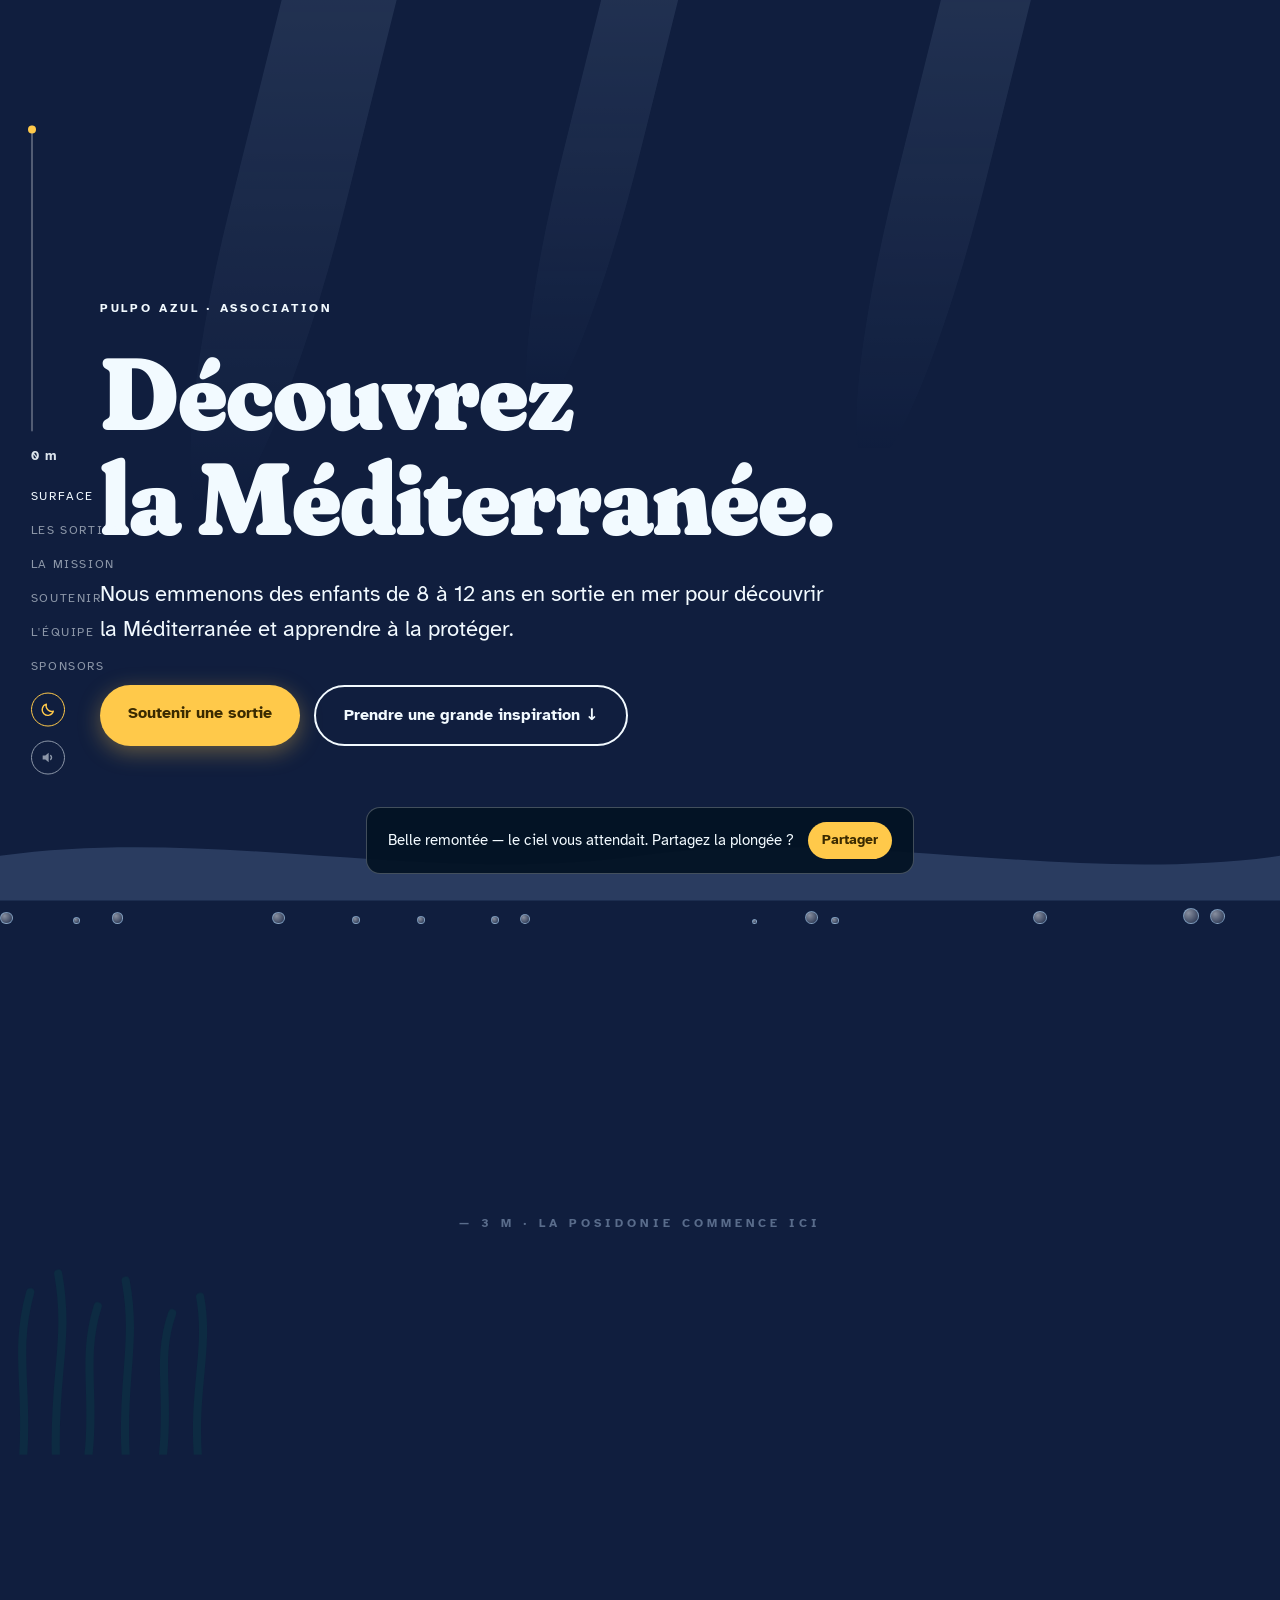
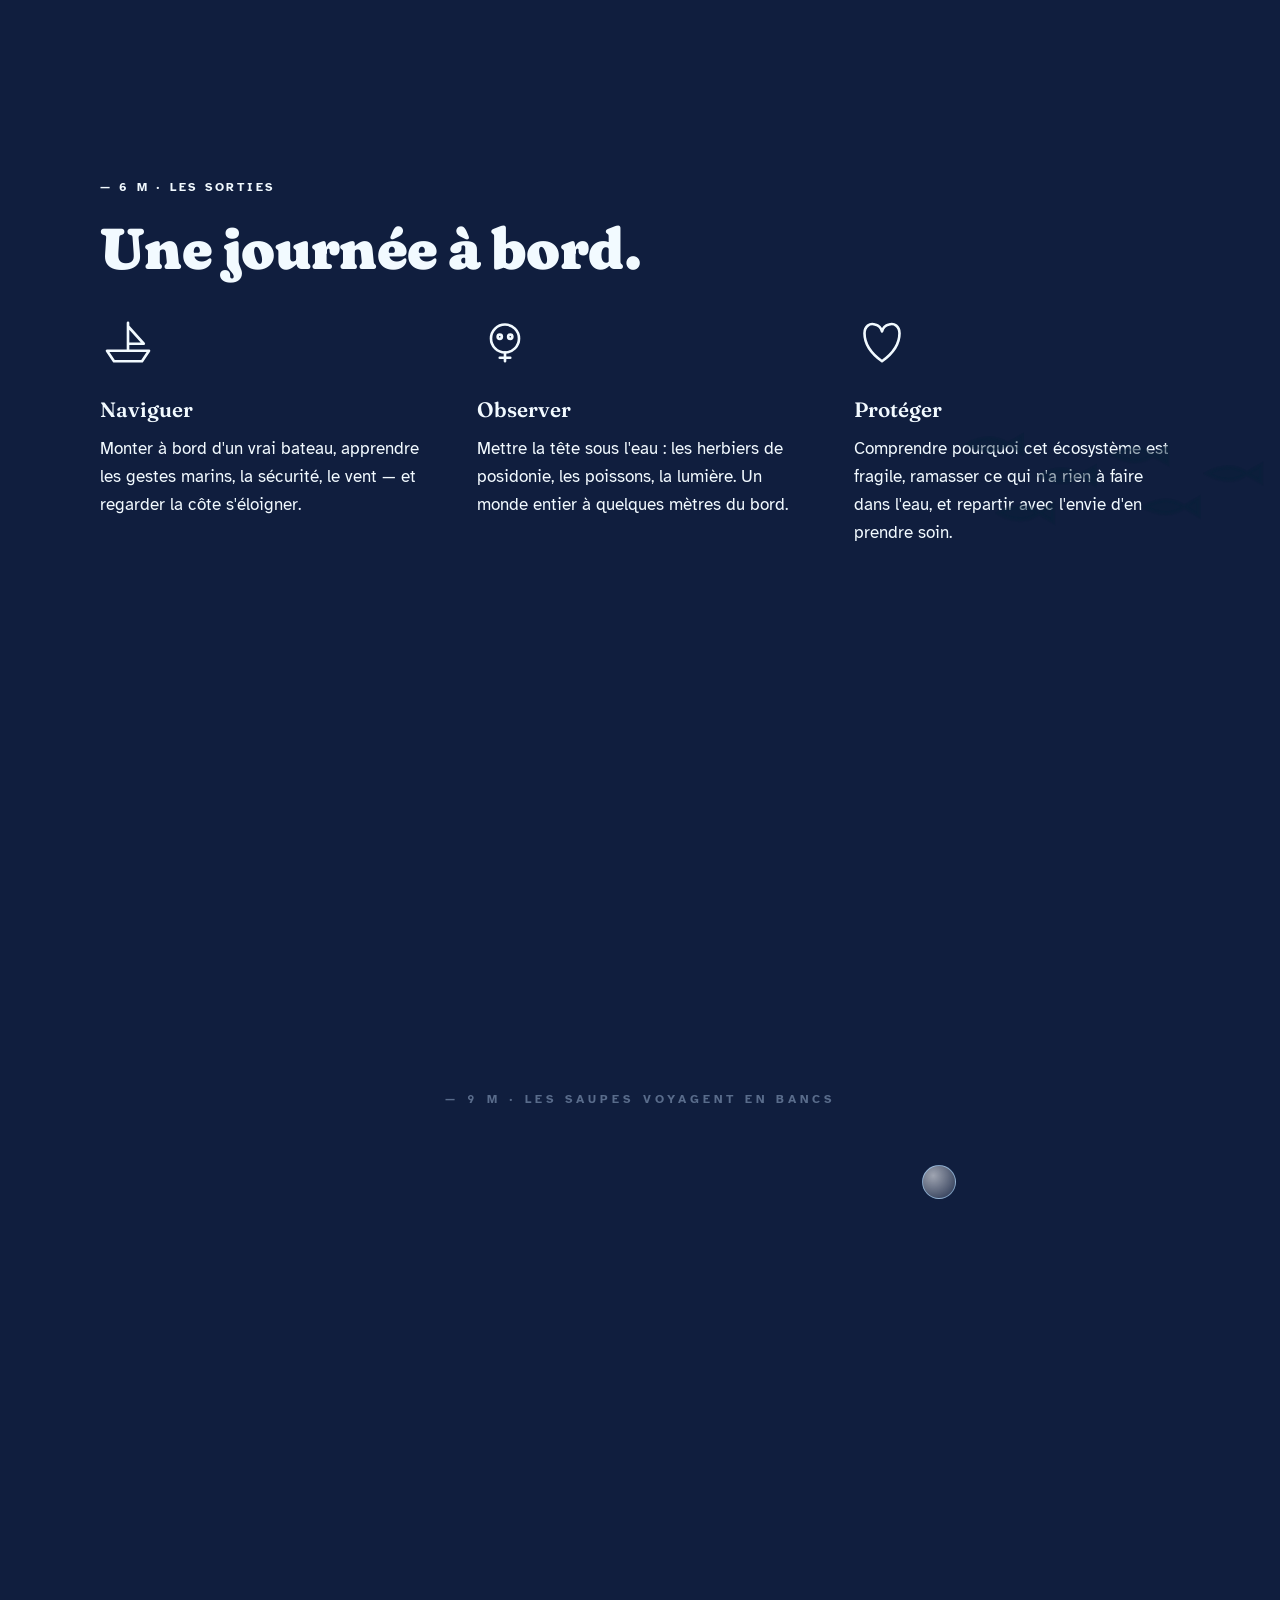
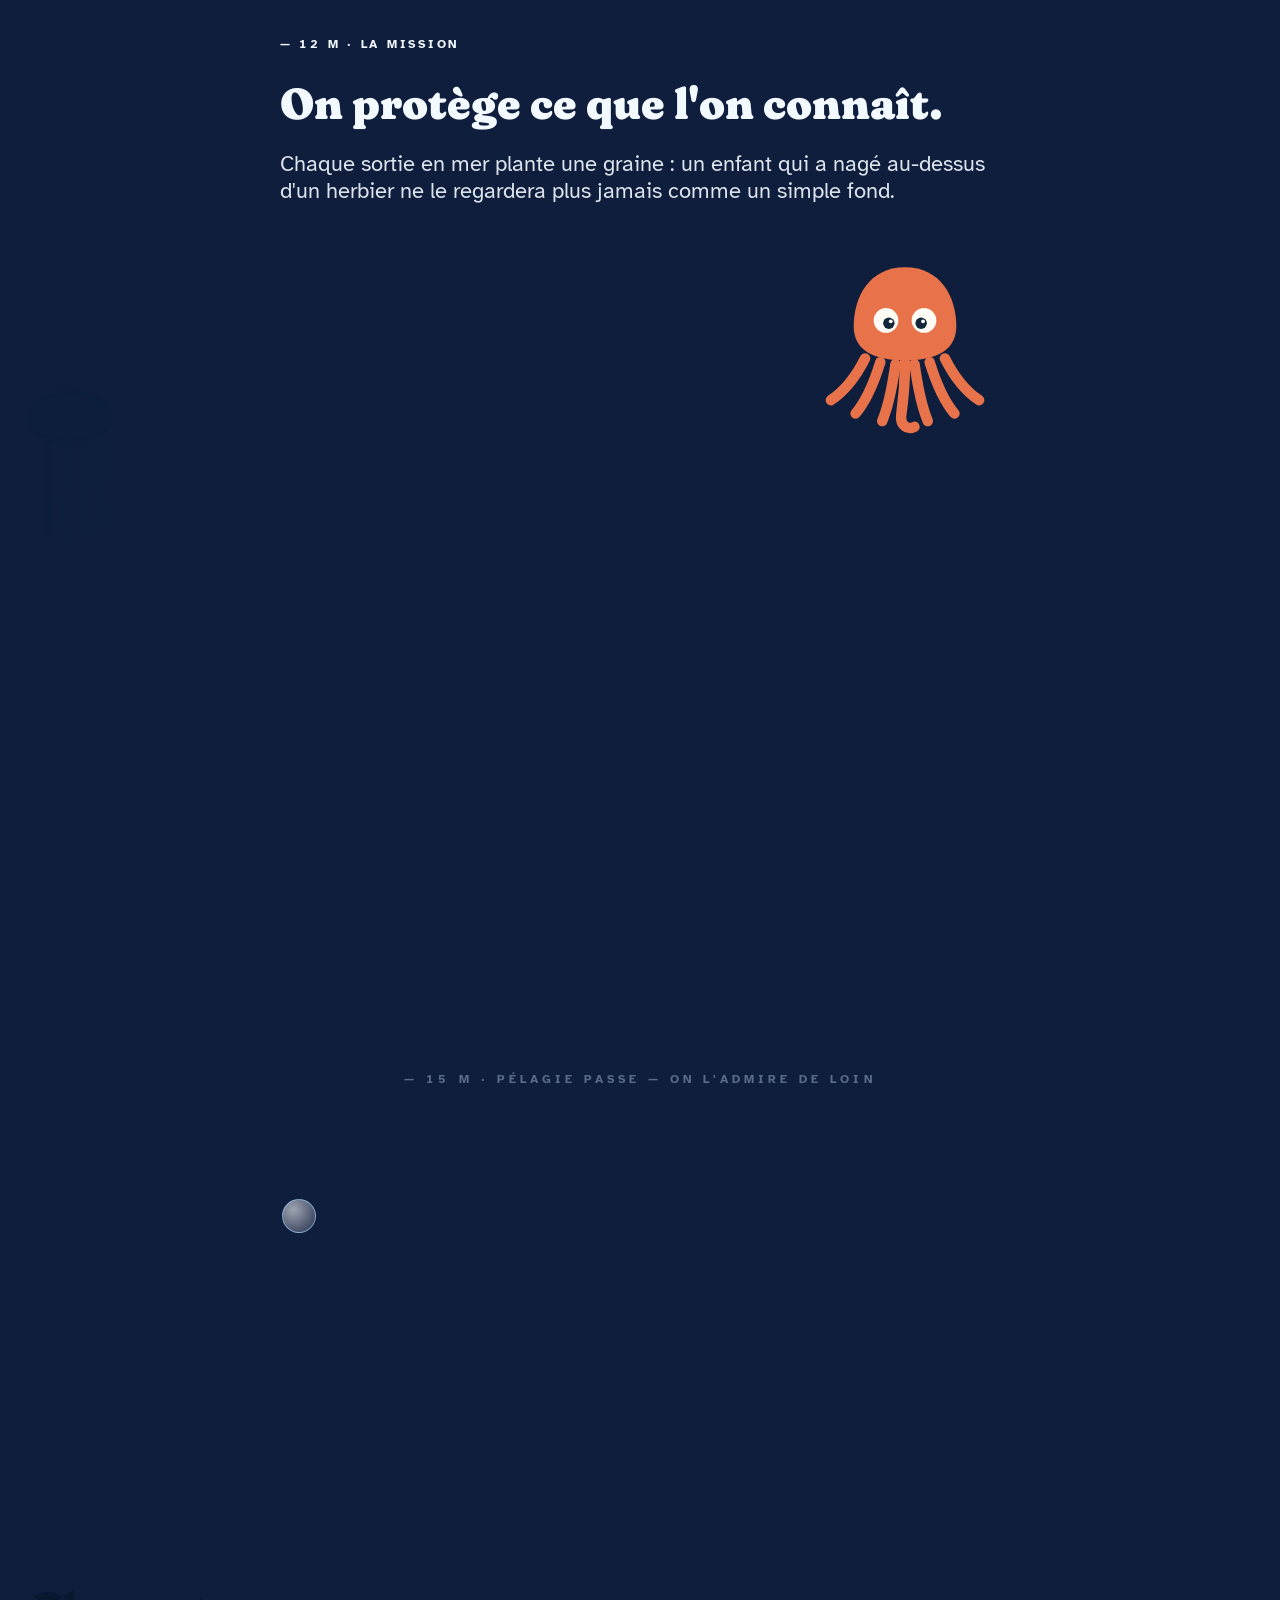
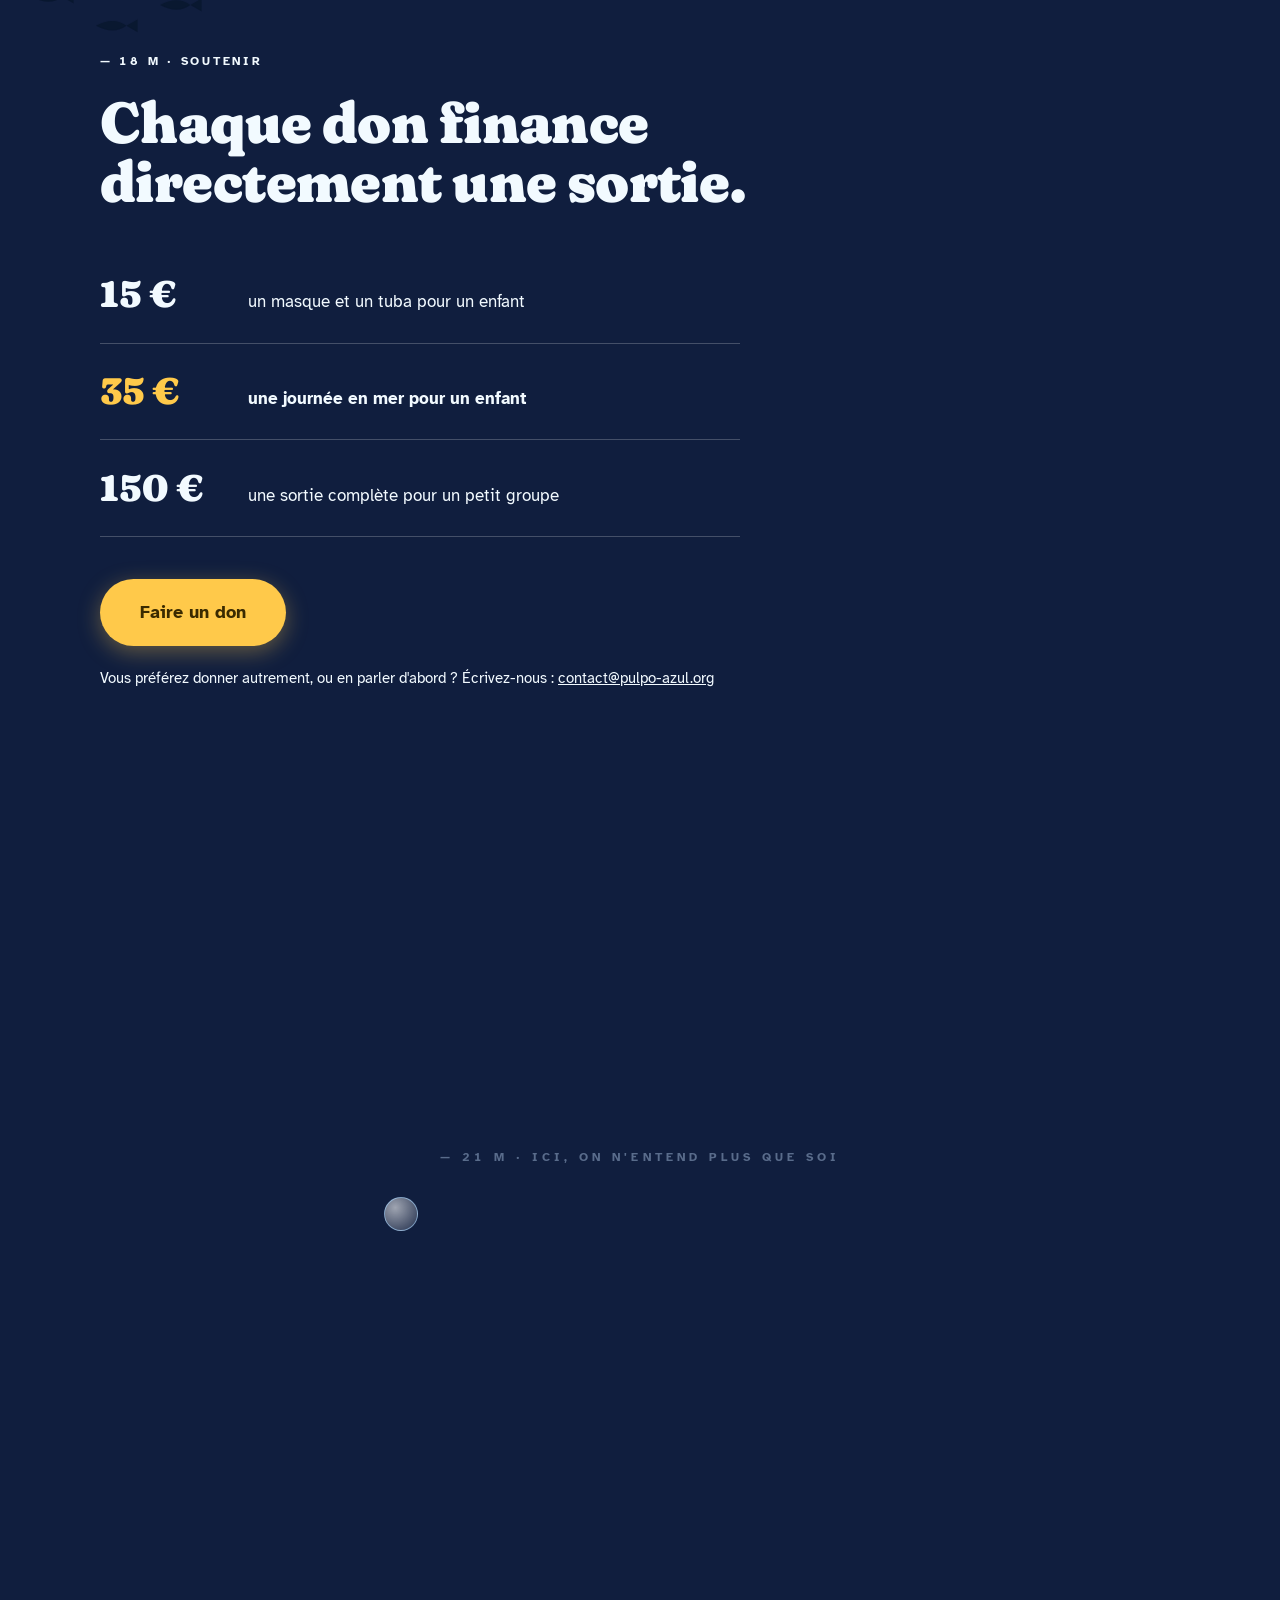
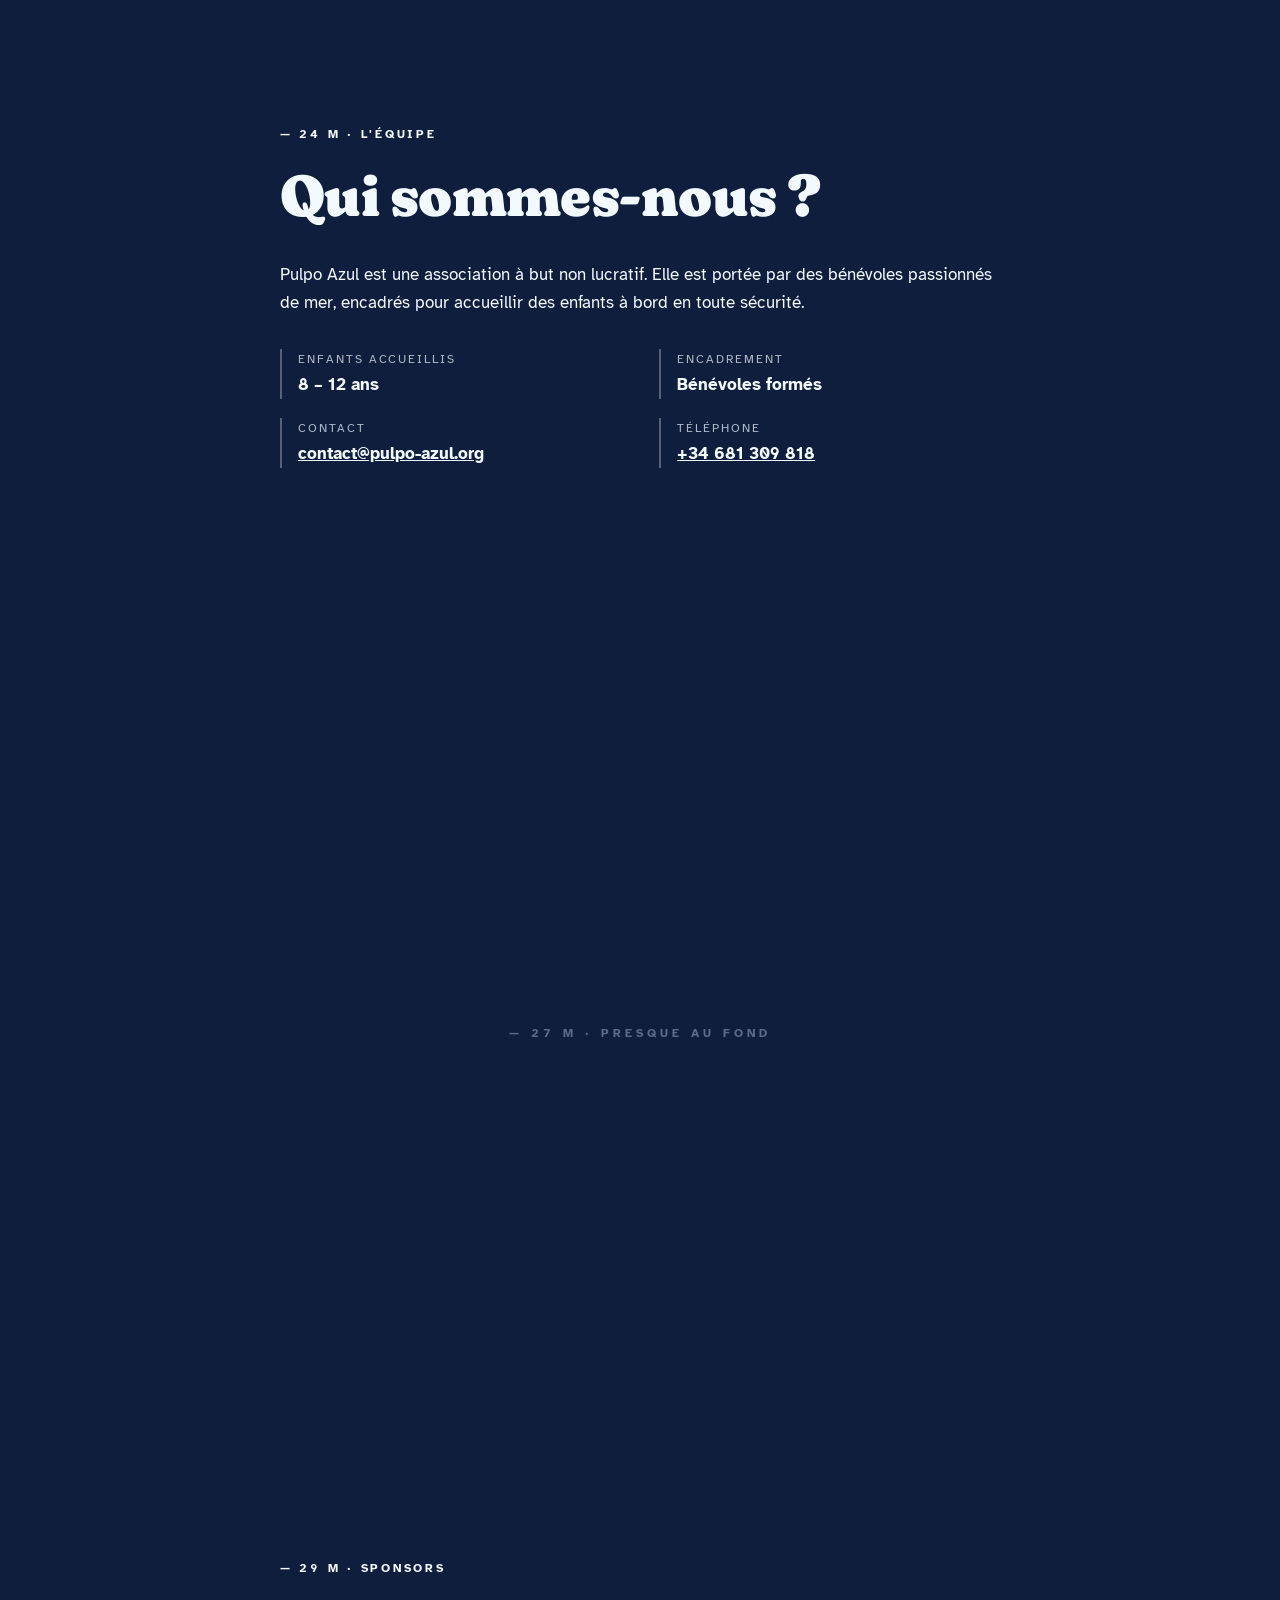
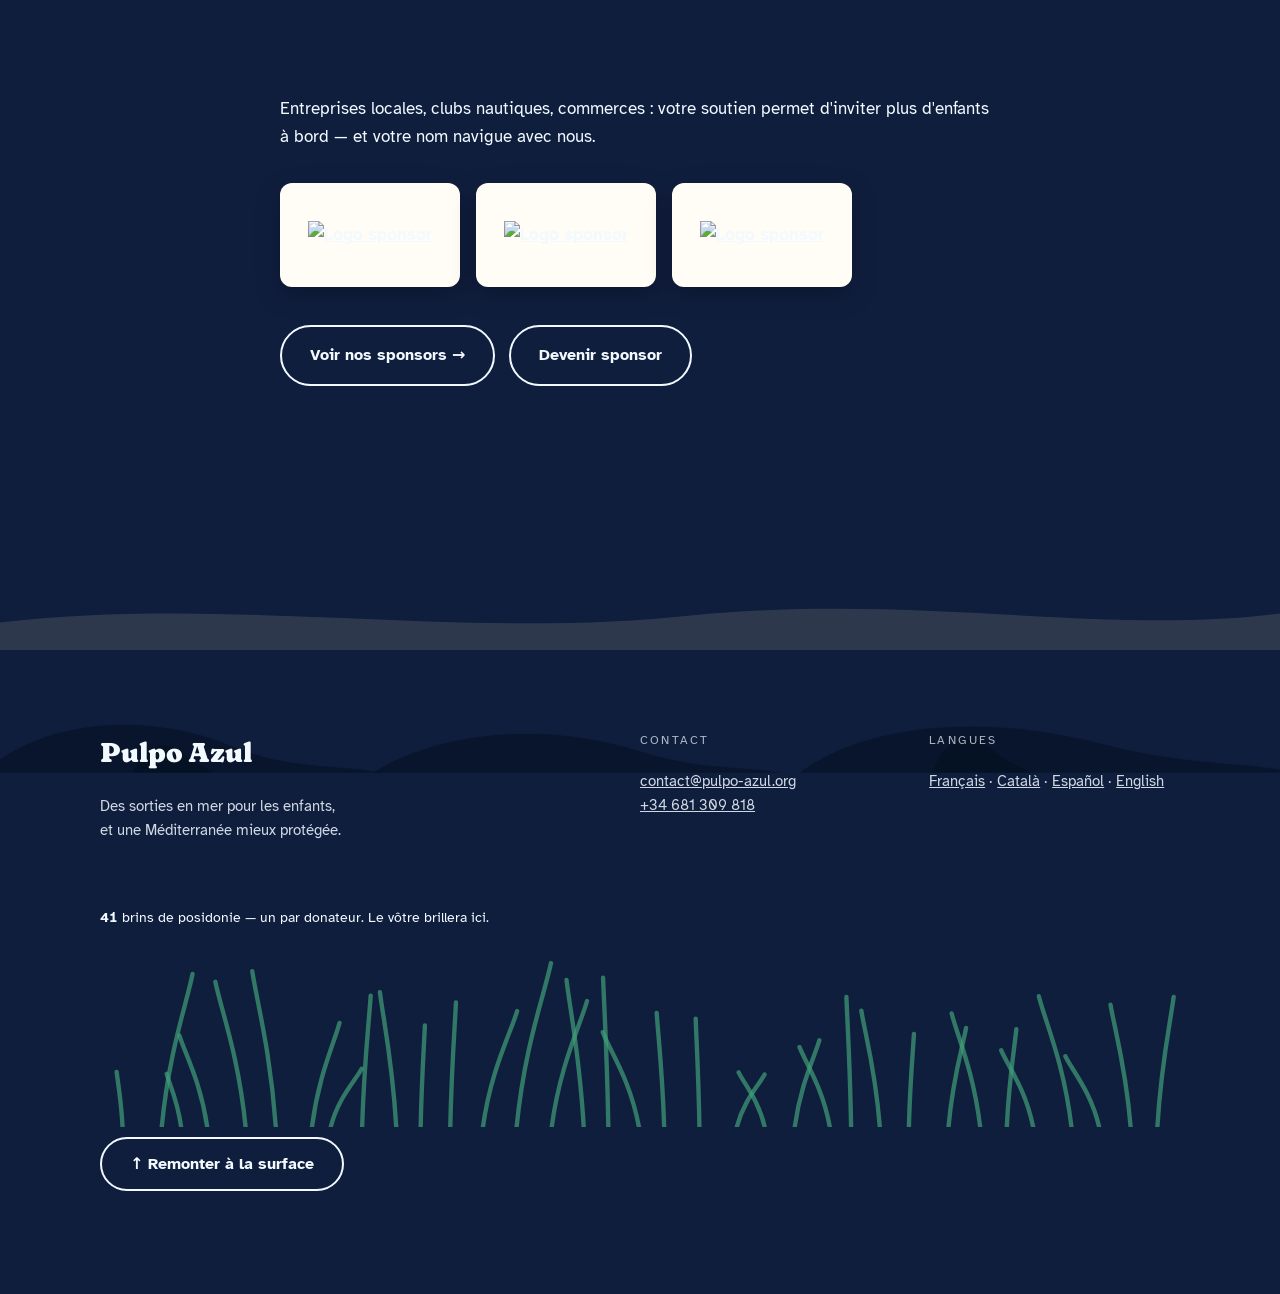
==== index.html @ ae9e46e8 "Prepare Pulpo Azul static site for deployment" ====
<!DOCTYPE html>
<html lang="fr">
<head>
<meta charset="UTF-8">
<meta name="viewport" content="width=device-width, initial-scale=1.0">
<title>Pulpo Azul — Des sorties en mer pour les enfants</title>
<meta name="description" content="Pulpo Azul emmène des enfants de 8 à 12 ans en sortie en mer pour découvrir la Méditerranée et apprendre à la protéger. Soutenez une sortie.">

<!-- social sharing -->
<meta property="og:type" content="website">
<meta property="og:title" content="Pulpo Azul — Des sorties en mer pour les enfants">
<meta property="og:description" content="Chaque don finance directement une journée en mer pour un enfant. Plongez.">
<meta name="twitter:card" content="summary_large_image">
<meta name="theme-color" content="#0E3D66">

<link rel="icon" href="data:image/svg+xml,%3Csvg xmlns='http://www.w3.org/2000/svg' viewBox='0 0 64 64'%3E%3Cpath d='M32 6C18 6 12 20 12 32c0 8 6 12 20 12s20-4 20-12C52 20 46 6 32 6Z' fill='%23E8734A'/%3E%3Ccircle cx='25' cy='28' r='5' fill='white'/%3E%3Ccircle cx='39' cy='28' r='5' fill='white'/%3E%3Ccircle cx='26' cy='29' r='2.4' fill='%2312283A'/%3E%3Ccircle cx='38' cy='29' r='2.4' fill='%2312283A'/%3E%3Cg stroke='%23E8734A' stroke-width='4.5' stroke-linecap='round' fill='none'%3E%3Cpath d='M18 44c-3 6-7 9-11 11'/%3E%3Cpath d='M26 46c-1 6-3 9-6 12'/%3E%3Cpath d='M32 47v12'/%3E%3Cpath d='M38 46c1 6 3 9 6 12'/%3E%3Cpath d='M46 44c3 6 7 9 11 11'/%3E%3C/g%3E%3C/svg%3E">

<script type="application/ld+json">
{
  "@context": "https://schema.org",
  "@type": "NGO",
  "name": "Pulpo Azul",
  "description": "Pulpo Azul emmène des enfants de 8 à 12 ans en sortie en mer pour découvrir la Méditerranée et apprendre à la protéger.",
  "email": "contact@pulpo-azul.org",
  "telephone": "+34 681 309 818",
  "nonprofitStatus": "NonprofitType"
}
</script>

<link rel="preconnect" href="https://fonts.googleapis.com">
<link rel="preconnect" href="https://fonts.gstatic.com" crossorigin>
<!-- Fraunces en axes complets : wght et SOFT sont animés par la pression (script.js) -->
<link href="https://fonts.googleapis.com/css2?family=Fraunces:opsz,wght,SOFT@9..144,100..900,0..100&family=Atkinson+Hyperlegible:wght@400;700&display=swap" rel="stylesheet">
<link rel="stylesheet" href="styles.css">
</head>
<body>
<a class="skip" href="#soutenir">Aller au soutien</a>

<!-- depth meter nav -->
<nav class="depth-meter" aria-label="Navigation par profondeur">
  <div class="dm-rail" aria-hidden="true"><i class="dm-cursor"></i></div>
  <p class="dm-read" aria-hidden="true"><span id="dm-value">0</span>&nbsp;m</p>
  <ul>
    <li><a href="#surface">Surface</a></li>
    <li><a href="#sorties">Les sorties</a></li>
    <li><a href="#mission">La mission</a></li>
    <li><a href="#soutenir">Soutenir</a></li>
    <li><a href="#equipe">L'équipe</a></li>
    <li><a href="#sponsors">Sponsors</a></li>
  </ul>
  <button class="dm-toggle" id="night-toggle" type="button" aria-pressed="false" aria-label="Plongée de nuit">
    <svg viewBox="0 0 24 24" aria-hidden="true"><path d="M20 14.5A8.5 8.5 0 0 1 9.5 4 8.5 8.5 0 1 0 20 14.5Z" fill="none" stroke="currentColor" stroke-width="2" stroke-linejoin="round"/></svg>
  </button>
  <button class="dm-toggle" id="sound-toggle" type="button" aria-pressed="false" aria-label="Son ambiant">
    <svg viewBox="0 0 24 24" aria-hidden="true"><path d="M4 9v6h4l5 4V5L8 9H4Z" fill="currentColor"/><path d="M16 9c1.4 1.6 1.4 4.4 0 6" fill="none" stroke="currentColor" stroke-width="2" stroke-linecap="round"/></svg>
  </button>
</nav>

<!-- ambient layers -->
<div class="rays" aria-hidden="true"><i></i><i></i><i></i></div>
<div class="bubbles" aria-hidden="true"></div>
<div class="snow" aria-hidden="true"></div>
<div class="vignette" aria-hidden="true"></div>
<div class="torch" aria-hidden="true"></div>

<!-- breath ritual overlay (driven by script.js) -->
<div class="breath-overlay" aria-hidden="true">
  <div class="breath-ring"></div>
  <p>Inspirez…</p>
</div>

<main>

  <!-- ═══ 0 m · SURFACE ═══ -->
  <header class="station surface" id="surface" data-depth="0" data-ink="dark">
    <div class="wrap">
      <p class="eyebrow">Pulpo Azul · Association</p>
      <h1>Découvrez<br>la Méditerranée.</h1>
      <p class="lede">Nous emmenons des enfants de 8 à 12&nbsp;ans en sortie en mer pour découvrir la Méditerranée et apprendre à la protéger.</p>
      <div class="actions">
        <a class="btn btn-sun" href="#soutenir">Soutenir une sortie</a>
        <a class="btn btn-ghost" id="breath-btn" href="#sorties">Prendre une grande inspiration&nbsp;↓</a>
      </div>
    </div>
    <svg class="waterline" viewBox="0 0 1440 90" preserveAspectRatio="none" aria-hidden="true">
      <path d="M0,45 C240,15 480,75 720,45 C960,15 1200,75 1440,45 L1440,90 L0,90 Z"/>
    </svg>
  </header>

  <!-- open water 3 m -->
  <div class="gap" aria-hidden="true">
    <span class="gap-mark">— 3 m · La posidonie commence ici</span>
    <svg class="decor posidonia left" data-plx="0.14" viewBox="0 0 220 180">
      <g class="sil-shallow">
        <path d="M20 180 C24 120 12 90 26 40"/>
        <path d="M48 180 C46 110 60 80 50 24"/>
        <path d="M76 180 C82 130 70 96 84 52"/>
        <path d="M108 180 C104 116 118 84 108 30"/>
        <path d="M140 180 C146 126 134 98 148 58"/>
        <path d="M170 180 C166 122 180 88 172 44"/>
      </g>
    </svg>
  </div>

  <!-- ═══ 6 m · LES SORTIES ═══ -->
  <section class="station" id="sorties" data-depth="6" data-ink="dark">
    <div class="wrap">
      <p class="eyebrow">— 6 m · Les sorties</p>
      <h2>Une journée à bord.</h2>
      <ol class="voyage">
        <li>
          <svg class="pict" viewBox="0 0 64 64" aria-hidden="true">
            <path class="pk" d="M8 42 L56 42 L48 54 L16 54 Z"/>
            <path class="pk" d="M32 10 L32 42 M32 14 L50 34 L32 34"/>
          </svg>
          <h3>Naviguer</h3>
          <p>Monter à bord d'un vrai bateau, apprendre les gestes marins, la sécurité, le vent — et regarder la côte s'éloigner.</p>
        </li>
        <li>
          <svg class="pict" viewBox="0 0 64 64" aria-hidden="true">
            <circle class="pk" cx="32" cy="28" r="16"/>
            <path class="pk" d="M32 44 L32 54 M26 50 L38 50"/>
            <circle class="pk" cx="26" cy="26" r="2.4"/>
            <circle class="pk" cx="38" cy="26" r="2.4"/>
          </svg>
          <h3>Observer</h3>
          <p>Mettre la tête sous l'eau&nbsp;: les herbiers de posidonie, les poissons, la lumière. Un monde entier à quelques mètres du bord.</p>
        </li>
        <li>
          <svg class="pict" viewBox="0 0 64 64" aria-hidden="true">
            <path class="pk" d="M32 54 C18 44 12 32 12 22 C12 14 18 10 24 12 C28 13 31 16 32 20 C33 16 36 13 40 12 C46 10 52 14 52 22 C52 32 46 44 32 54 Z"/>
          </svg>
          <h3>Protéger</h3>
          <p>Comprendre pourquoi cet écosystème est fragile, ramasser ce qui n'a rien à faire dans l'eau, et repartir avec l'envie d'en prendre soin.</p>
        </li>
      </ol>
    </div>
  </section>

  <!-- open water 9 m -->
  <div class="gap">
    <span class="gap-mark" aria-hidden="true">— 9 m · Les saupes voyagent en bancs</span>
    <svg class="decor school right" data-plx="0.22" viewBox="0 0 320 140" aria-hidden="true">
      <g class="sil-mid">
        <path d="M20 30 C34 22 48 22 58 30 C48 38 34 38 20 30 Z M58 30 L72 22 L72 38 Z"/>
        <path d="M90 60 C104 52 118 52 128 60 C118 68 104 68 90 60 Z M128 60 L142 52 L142 68 Z"/>
        <path d="M50 96 C64 88 78 88 88 96 C78 104 64 104 50 96 Z M88 96 L102 88 L102 104 Z"/>
        <path d="M160 40 C174 32 188 32 198 40 C188 48 174 48 160 40 Z M198 40 L212 32 L212 48 Z"/>
        <path d="M190 90 C204 82 218 82 228 90 C218 98 204 98 190 90 Z M228 90 L242 82 L242 98 Z"/>
        <path d="M250 58 C264 50 278 50 288 58 C278 66 264 66 250 58 Z M288 58 L302 50 L302 66 Z"/>
      </g>
    </svg>
    <!-- COPY REVIEW : remplacer par de vraies paroles d'enfants recueillies en sortie -->
    <button class="q-bubble" type="button" style="--qb-x:72%;--qb-y:60%"
      data-quote="« J'ai vu un poisson plus grand que mon bras ! » — Léo, 9 ans">
      <span class="sr-only">Lire une parole d'enfant</span>
    </button>
  </div>

  <!-- ═══ 12 m · LA MISSION ═══ -->
  <section class="station" id="mission" data-depth="12" data-ink="light">
    <div class="wrap wrap-narrow">
      <p class="eyebrow">— 12 m · La mission</p>
      <p class="statement">On protège ce que l'on connaît.<br>
        <em>Chaque sortie en mer plante une graine&nbsp;: un enfant qui a nagé au-dessus d'un herbier ne le regardera plus jamais comme un simple fond.</em>
      </p>
      <div class="octopus-slot" data-octo aria-hidden="true"></div>
    </div>
  </section>

  <!-- open water 15 m -->
  <div class="gap gap-tall">
    <span class="gap-mark" aria-hidden="true">— 15 m · Pélagie passe — on l'admire de loin</span>
    <svg class="decor jelly left" data-plx="0.10" viewBox="0 0 140 200" aria-hidden="true">
      <g class="sil-mid">
        <path d="M30 60 C30 26 110 26 110 60 C110 76 96 82 70 82 C44 82 30 76 30 60 Z"/>
        <path d="M48 84 C46 120 52 150 46 178"/>
        <path d="M66 86 C66 126 60 154 66 186"/>
        <path d="M84 86 C86 122 80 152 86 180"/>
        <path d="M100 82 C102 114 96 140 102 168"/>
      </g>
    </svg>
    <!-- COPY REVIEW : remplacer par de vraies paroles d'enfants recueillies en sortie -->
    <button class="q-bubble" type="button" style="--qb-x:22%;--qb-y:64%"
      data-quote="« En dessous, on entend juste son cœur. » — Mar, 11 ans">
      <span class="sr-only">Lire une parole d'enfant</span>
    </button>
  </div>

  <!-- ═══ 18 m · SOUTENIR ═══ -->
  <section class="station" id="soutenir" data-depth="18" data-ink="light">
    <div class="wrap">
      <p class="eyebrow">— 18 m · Soutenir</p>
      <h2>Chaque don finance<br>directement une sortie.</h2>
      <!-- COPY REVIEW montants d'exemple à confirmer avec l'association avant mise en ligne -->
      <ul class="tiers">
        <li><span class="amount">15&nbsp;€</span> <span class="what">un masque et un tuba pour un enfant</span></li>
        <li class="tier-hero"><span class="amount">35&nbsp;€</span> <span class="what">une journée en mer pour un enfant</span></li>
        <li><span class="amount">150&nbsp;€</span> <span class="what">une sortie complète pour un petit groupe</span></li>
      </ul>
      <!-- COPY REVIEW remplacer par le lien de paiement réel (ex. Stripe Payment Link). -->
      <a class="btn btn-sun btn-big" href="mailto:contact@pulpo-azul.org?subject=Don%20%E2%80%94%20Pulpo%20Azul">Faire un don</a>
      <p class="fine">Vous préférez donner autrement, ou en parler d'abord&nbsp;? Écrivez-nous&nbsp;: <a href="mailto:contact@pulpo-azul.org">contact@pulpo-azul.org</a></p>
    </div>
  </section>

  <!-- open water 21 m -->
  <div class="gap">
    <span class="gap-mark" aria-hidden="true">— 21 m · Ici, on n'entend plus que soi</span>
    <svg class="decor school small left" data-plx="0.18" viewBox="0 0 320 140" aria-hidden="true">
      <g class="sil-deep">
        <path d="M40 40 C54 32 68 32 78 40 C68 48 54 48 40 40 Z M78 40 L92 32 L92 48 Z"/>
        <path d="M120 76 C134 68 148 68 158 76 C148 84 134 84 120 76 Z M158 76 L172 68 L172 84 Z"/>
        <path d="M200 50 C214 42 228 42 238 50 C228 58 214 58 200 50 Z M238 50 L252 42 L252 58 Z"/>
      </g>
    </svg>
    <!-- COPY REVIEW : remplacer par de vraies paroles d'enfants recueillies en sortie -->
    <button class="q-bubble" type="button" style="--qb-x:30%;--qb-y:56%"
      data-quote="« Je veux être capitaine et protéger la mer. » — Iker, 8 ans">
      <span class="sr-only">Lire une parole d'enfant</span>
    </button>
  </div>

  <!-- ═══ 24 m · L'ÉQUIPE ═══ -->
  <section class="station" id="equipe" data-depth="24" data-ink="light">
    <div class="wrap wrap-narrow">
      <p class="eyebrow">— 24 m · L'équipe</p>
      <h2>Qui sommes-nous&nbsp;?</h2>
      <p>Pulpo Azul est une association à but non lucratif.
      <!-- COPY REVIEW noms réels, numéro d'enregistrement de l'association, ville — indispensables pour la confiance des donateurs -->
      Elle est portée par des bénévoles passionnés de mer, encadrés pour accueillir des enfants à bord en toute sécurité.</p>
      <ul class="facts">
        <li><span>Enfants accueillis</span><strong>8&nbsp;–&nbsp;12&nbsp;ans</strong></li>
        <li><span>Encadrement</span><strong>Bénévoles formés</strong></li>
        <li><span>Contact</span><strong><a href="mailto:contact@pulpo-azul.org">contact@pulpo-azul.org</a></strong></li>
        <li><span>Téléphone</span><strong><a href="tel:+34681309818">+34&nbsp;681&nbsp;309&nbsp;818</a></strong></li>
      </ul>
    </div>
  </section>

  <!-- open water 27 m -->
  <div class="gap" aria-hidden="true">
    <span class="gap-mark">— 27 m · Presque au fond</span>
  </div>

  <!-- ═══ 29 m · SPONSORS ═══ -->
  <section class="station" id="sponsors" data-depth="29" data-ink="light">
    <div class="wrap wrap-narrow">
      <p class="eyebrow">— 29 m · Sponsors</p>
      <h2>Ils font flotter le projet.</h2>
      <p>Entreprises locales, clubs nautiques, commerces&nbsp;: votre soutien permet d'inviter plus d'enfants à bord — et votre nom navigue avec nous.</p>
      <!-- COPY REVIEW ajouter le nom de chaque sponsor (attribut alt) et le lien vers son site ; auto-héberger les logos -->
      <ul class="sponsor-row sponsor-logos" aria-label="Sponsors">
        <li><a href="sponsors.html"><img src="https://assets.zyrosite.com/mnl6R2EQo1H1bn44/logo-5adyG7wEvz85hzsQ.svg" alt="Logo sponsor" loading="lazy"></a></li>
        <li><a href="sponsors.html"><img src="https://assets.zyrosite.com/cdn-cgi/image/format=auto,w=768,h=259,fit=crop/mnl6R2EQo1H1bn44/aalogofachada-e1711125251440-yWjIN7yBgq2GAFkK.png" alt="Logo sponsor" loading="lazy"></a></li>
        <li><a href="sponsors.html"><img src="https://assets.zyrosite.com/cdn-cgi/image/format=auto,w=768,h=512,fit=crop/mnl6R2EQo1H1bn44/206754-3JVENDTygSha1PTE.png" alt="Logo sponsor" loading="lazy"></a></li>
      </ul>
      <div class="actions">
        <a class="btn btn-ghost" href="sponsors.html">Voir nos sponsors&nbsp;→</a>
        <a class="btn btn-ghost" href="mailto:contact@pulpo-azul.org?subject=Devenir%20sponsor%20%E2%80%94%20Pulpo%20Azul">Devenir sponsor</a>
      </div>
    </div>
  </section>

</main>

<!-- ═══ 32 m · LE FOND ═══ -->
<!-- data-donors : nombre de donateurs → brins de posidonie.
     COPY REVIEW en production, script.js peut lire donors.json (webhook Stripe) à la place. -->
<footer class="station seabed" data-depth="32" data-ink="light" data-donors="41">
  <svg class="decor rocks" data-plx="0.06" viewBox="0 0 1440 160" preserveAspectRatio="xMidYMax slice" aria-hidden="true">
    <g class="sil-floor">
      <path d="M-20 160 C60 92 180 96 260 130 C330 158 380 150 430 160 Z"/>
      <path d="M420 160 C500 110 620 104 720 136 C790 158 830 152 880 160 Z"/>
      <path d="M900 160 C980 100 1120 96 1240 128 C1330 152 1400 148 1460 160 Z"/>
      <path d="M150 160 C160 128 190 122 206 138 C218 150 230 152 240 160 Z"/>
      <path d="M1050 160 C1060 120 1096 114 1116 134 C1130 148 1146 152 1160 160 Z"/>
    </g>
  </svg>
  <svg class="sand" viewBox="0 0 1440 70" preserveAspectRatio="none" aria-hidden="true">
    <path d="M0,40 C260,10 520,60 780,32 C1040,8 1240,55 1440,30 L1440,70 L0,70 Z"/>
  </svg>

  <div class="wrap footer-grid">
    <div>
      <p class="foot-mark">Pulpo&nbsp;Azul</p>
      <p class="fine">Des sorties en mer pour les enfants,<br>et une Méditerranée mieux protégée.</p>
    </div>
    <div>
      <p class="foot-h">Contact</p>
      <p class="fine"><a href="mailto:contact@pulpo-azul.org">contact@pulpo-azul.org</a><br>
      <a href="tel:+34681309818">+34&nbsp;681&nbsp;309&nbsp;818</a></p>
    </div>
    <div>
      <p class="foot-h">Langues</p>
      <p class="fine"><a href="#">Français</a> · <a href="#">Català</a> · <a href="#">Español</a> · <a href="#">English</a></p>
    </div>
  </div>

  <div class="wrap meadow-block">
    <p class="meadow-cap"><strong id="meadow-count">41</strong> brins de posidonie — un par donateur. Le vôtre brillera ici.</p>
    <svg id="meadow" viewBox="0 0 1440 220" preserveAspectRatio="xMidYMax slice" aria-hidden="true"></svg>
  </div>

  <div class="wrap ascent-wrap">
    <button class="btn btn-ghost" id="ascent-btn" type="button">↑ Remonter à la surface</button>
  </div>

  <div class="wrap">
    <!-- COPY REVIEW mentions légales réelles : forme juridique, n° d'enregistrement, siège -->
    <p class="fine legal">© Pulpo Azul — Association à but non lucratif.</p>
  </div>
</footer>

<div class="toast" role="status" aria-live="polite"></div>

<script src="script.js"></script>
</body>
</html>
---- styles.css ----
/* ═══════════════════════════════════════════════════════════
   PULPO AZUL — « La Descente »
   The page is one continuous body of water. Scroll = depth.
   Background color is interpolated by script.js between the
   depth stops below; everything here layers on that water.

   v2 adds, at the bottom: dive light, Pulpo the buddy,
   decompression stop, quote bubbles, the living seabed,
   breath ritual, ascent toast, night dive, sound toggle.
   ═══════════════════════════════════════════════════════════ */

:root{
  /* water column (top → bottom) — mirrored in script.js */
  --w0:#FFEFC2; /* 0 m — surface sunlight */
  --w1:#9FDDE4; /* 3 m — shallows */
  --w2:#4FB3CE; /* 8 m — clear blue */
  --w3:#1E6F9F; /* 14 m — open water */
  --w4:#0E3D66; /* 19 m — deep */
  --w5:#071F38; /* 24 m — seabed */

  --sun:#FFC94A;  /* accent — reserved for giving */
  --sun-ink:#3A2A00;
  --ink-dark:#0B2E45;  /* text near the surface */
  --ink-light:#F2FAFF; /* text at depth */
  --sand:#E9D9AC;
  --octo:#E8734A;      /* Pulpo */

  --display:'Fraunces',Georgia,serif;
  --body:'Atkinson Hyperlegible',system-ui,sans-serif;

  --wrap:min(1080px,90vw);
  --ease:cubic-bezier(.33,.02,.2,1);
}

*{margin:0;padding:0;box-sizing:border-box}

html{scroll-behavior:smooth}
@media(prefers-reduced-motion:reduce){html{scroll-behavior:auto}}

body{
  font-family:var(--body);
  font-size:1.06rem;
  line-height:1.65;
  color:var(--ink-dark);
  /* static fallback: the full column as a gradient.
     script.js swaps this for live interpolation when motion is allowed. */
  background:linear-gradient(180deg,
    var(--w0) 0%, var(--w1) 14%, var(--w2) 36%,
    var(--w3) 58%, var(--w4) 80%, var(--w5) 100%);
  overflow-x:hidden;
}
body.live{background:var(--w0)} /* JS drives the color from here on */

::selection{background:var(--sun);color:var(--sun-ink)}
a{color:inherit}
a:focus-visible,button:focus-visible{outline:2px solid var(--sun);outline-offset:3px;border-radius:2px}

.skip{
  position:fixed;top:-52px;left:16px;z-index:60;background:var(--sun);color:var(--sun-ink);
  padding:10px 16px;font-weight:700;text-decoration:none;border-radius:4px;transition:top .15s;
}
.skip:focus{top:16px}

.sr-only{position:absolute;width:1px;height:1px;overflow:hidden;clip:rect(0 0 0 0);white-space:nowrap}

/* ─────────────── depth meter (fixed nav) ─────────────── */
.depth-meter{
  position:fixed;left:clamp(10px,2.4vw,34px);top:50%;translate:0 -50%;
  z-index:50;display:flex;flex-direction:column;gap:14px;align-items:flex-start;
  color:var(--ink-light);mix-blend-mode:normal;
}
.dm-rail{position:relative;width:2px;height:34vh;background:rgba(255,255,255,.28);border-radius:2px}
.dm-cursor{position:absolute;left:-3px;top:0;width:8px;height:8px;border-radius:50%;background:var(--sun)}
.dm-read{
  font-family:var(--body);font-weight:700;font-size:.8rem;letter-spacing:.08em;
  font-variant-numeric:tabular-nums;opacity:.9;
}
.depth-meter ul{list-style:none;display:flex;flex-direction:column;gap:6px}
.depth-meter a{
  font-size:.72rem;letter-spacing:.14em;text-transform:uppercase;text-decoration:none;
  opacity:.55;transition:opacity .25s;
}
.depth-meter a:hover,.depth-meter a.active{opacity:1}
/* near the surface the meter must read dark */
.depth-meter.on-light{color:var(--ink-dark)}
.depth-meter.on-light .dm-rail{background:rgba(11,46,69,.25)}
@media(max-width:820px){
  .depth-meter{top:auto;bottom:14px;left:50%;translate:-50% 0;flex-direction:row;align-items:center;gap:10px}
  .dm-rail{width:26vw;height:2px}
  .dm-cursor{top:-3px;left:0}
  .depth-meter ul{display:none}
}

/* v2 — toggles living in the meter (night dive, ambient sound) */
.dm-toggle{
  background:none;border:1.5px solid currentColor;border-radius:50%;
  width:34px;height:34px;display:flex;align-items:center;justify-content:center;
  cursor:pointer;color:inherit;opacity:.55;transition:opacity .25s,border-color .25s,color .25s;padding:0;
}
.dm-toggle:hover{opacity:1}
.dm-toggle[aria-pressed="true"]{opacity:1;border-color:var(--sun);color:var(--sun)}
.dm-toggle svg{width:16px;height:16px}

/* ─────────────── ambient: light rays & bubbles ─────────────── */
.rays{position:fixed;inset:0;pointer-events:none;z-index:1;opacity:1}
.rays i{
  position:absolute;top:-12vh;height:70vh;width:9vw;
  background:linear-gradient(180deg,rgba(255,244,200,.55),rgba(255,244,200,0));
  transform:skewX(-14deg);border-radius:0 0 50% 50%;
}
.rays i:nth-child(1){left:18%}
.rays i:nth-child(2){left:44%;height:58vh;width:6vw}
.rays i:nth-child(3){left:70%;height:64vh;width:7vw}

.bubbles{position:fixed;inset:0;pointer-events:none;z-index:1}
.bubble{
  position:absolute;bottom:-24px;border-radius:50%;
  border:1.5px solid rgba(255,255,255,.5);
  background:radial-gradient(circle at 32% 30%,rgba(255,255,255,.5),rgba(255,255,255,.06));
  animation:rise linear infinite;
}
@keyframes rise{
  from{transform:translateY(0) translateX(0)}
  to{transform:translateY(-118vh) translateX(var(--sway,14px))}
}
@media(prefers-reduced-motion:reduce){
  .bubble{animation:none;display:none}
  .rays{position:absolute;height:100vh}
}

/* ─────────────── stations ─────────────── */
.station{
  position:relative;z-index:2;
  min-height:92vh;display:flex;flex-direction:column;justify-content:center;
  padding:16vh 0;
}
.wrap{width:var(--wrap);margin:0 auto;position:relative}
.wrap-narrow{max-width:720px}

[data-ink="dark"]{color:var(--ink-dark)}
[data-ink="light"]{color:var(--ink-light)}

.eyebrow{
  font-size:.78rem;font-weight:700;letter-spacing:.22em;text-transform:uppercase;
  opacity:.7;margin-bottom:1.4rem;font-variant-numeric:tabular-nums;
}
h1,h2{
  font-family:var(--display);
  font-variation-settings:'SOFT' 100;
  font-weight:900;line-height:1.02;letter-spacing:-.01em;
}
h1{font-size:clamp(2.9rem,8.4vw,6.4rem);margin-bottom:1.6rem}
h2{font-size:clamp(2rem,5vw,3.6rem);margin-bottom:2.2rem}
h3{font-family:var(--display);font-weight:600;font-size:1.3rem;margin:0.9rem 0 .5rem}

.lede{font-size:clamp(1.1rem,1.8vw,1.35rem);max-width:34em;margin-bottom:2.4rem}

/* reveal choreography — applied only when .live (JS) */
body.live .reveal{opacity:0;transform:translateY(26px);transition:opacity .8s var(--ease),transform .8s var(--ease)}
body.live .reveal.in{opacity:1;transform:none}

/* ─────────────── buttons ─────────────── */
.actions{display:flex;gap:14px;flex-wrap:wrap}
.btn{
  display:inline-block;text-decoration:none;font-weight:700;
  padding:15px 28px;border-radius:999px;font-size:1rem;font-family:inherit;
  transition:transform .25s var(--ease),box-shadow .25s var(--ease);
}
.btn:hover{transform:translateY(-2px)}
.btn-sun{
  background:var(--sun);color:var(--sun-ink);
  box-shadow:0 6px 22px rgba(255,201,74,.35);
}
.btn-sun:hover{box-shadow:0 10px 28px rgba(255,201,74,.5)}
.btn-ghost{border:2px solid currentColor;background:transparent;color:inherit;cursor:pointer}
.btn-big{padding:19px 40px;font-size:1.12rem}

/* ─────────────── surface ─────────────── */
.surface{min-height:100vh;padding-bottom:0}
.waterline{position:absolute;left:0;right:0;bottom:-1px;width:100%;height:clamp(40px,7vw,90px)}
.waterline path{fill:rgba(255,255,255,.35)}

/* ─────────────── voyage (les sorties) ─────────────── */
.voyage{
  list-style:none;display:grid;grid-template-columns:repeat(3,1fr);gap:clamp(20px,4vw,56px);
}
.voyage li{max-width:34ch}
.pict{width:56px;height:56px}
.pict .pk{fill:none;stroke:currentColor;stroke-width:3;stroke-linecap:round;stroke-linejoin:round}
@media(max-width:760px){.voyage{grid-template-columns:1fr}}

/* ─────────────── mission ─────────────── */
.statement{
  font-family:var(--display);font-variation-settings:'SOFT' 100;
  font-weight:600;font-size:clamp(1.6rem,3.6vw,2.7rem);line-height:1.25;
}
.statement em{
  display:block;margin-top:1.2rem;font-style:normal;font-weight:400;
  font-size:clamp(1.05rem,1.9vw,1.35rem);font-family:var(--body);opacity:.9;
}
.octopus-slot{margin-top:3rem;display:flex;justify-content:flex-end}
.octopus-slot svg{width:clamp(120px,16vw,190px);height:auto}
.octo-arm{transform-origin:50% 20%}
.octo-wave{transform-box:fill-box;transform-origin:50% 0%}
body.live .octo-wave{animation:wave 3.6s ease-in-out infinite}
@keyframes wave{0%,100%{rotate:0deg}50%{rotate:12deg}}
@media(prefers-reduced-motion:reduce){body.live .octo-wave{animation:none}}

/* ─────────────── soutenir ─────────────── */
.tiers{list-style:none;display:flex;flex-direction:column;gap:0;margin-bottom:2.6rem;max-width:640px}
.tiers li{
  display:flex;align-items:baseline;gap:1.4rem;
  padding:1.1rem 0;border-bottom:1px solid rgba(255,255,255,.22);
}
.tiers .amount{
  font-family:var(--display);font-weight:900;font-variation-settings:'SOFT' 100;
  font-size:clamp(1.6rem,3vw,2.3rem);min-width:3.4em;font-variant-numeric:tabular-nums;
}
.tier-hero .amount{color:var(--sun)}
.tier-hero .what{font-weight:700}
.fine{font-size:.92rem;opacity:.85;margin-top:1.2rem}
.fine a{color:inherit}

/* ─────────────── équipe ─────────────── */
.facts{list-style:none;margin-top:2rem;display:grid;grid-template-columns:repeat(2,1fr);gap:1.2rem 2.4rem}
.facts li{display:flex;flex-direction:column;gap:.15rem;border-left:2px solid rgba(255,255,255,.3);padding-left:1rem}
.facts span{font-size:.76rem;letter-spacing:.16em;text-transform:uppercase;opacity:.7}
.facts strong{font-size:1.05rem}
.facts a{color:inherit}
@media(max-width:560px){.facts{grid-template-columns:1fr}}

/* ─────────────── sponsors ─────────────── */
.sponsor-row{
  list-style:none;display:flex;gap:14px;flex-wrap:wrap;margin:2rem 0 2.4rem;
}
.sponsor-row li{
  border:1.5px dashed rgba(255,255,255,.4);border-radius:10px;
  padding:1.2rem 1.8rem;font-weight:700;opacity:.85;
}

/* ─────────────── seabed / footer ─────────────── */
.seabed{min-height:70vh;justify-content:flex-end;padding-bottom:7vh;color:var(--ink-light)}
.sand{position:absolute;left:0;right:0;top:0;width:100%;height:clamp(34px,5vw,70px)}
.sand path{fill:rgba(233,217,172,.14)}
.footer-grid{display:grid;grid-template-columns:2fr 1fr 1fr;gap:2.4rem;margin-bottom:3rem}
.foot-mark{font-family:var(--display);font-weight:900;font-variation-settings:'SOFT' 100;font-size:1.7rem;margin-bottom:.6rem}
.foot-h{font-size:.76rem;letter-spacing:.18em;text-transform:uppercase;opacity:.7;margin-bottom:.5rem}
.legal{opacity:.55;font-size:.82rem}
@media(max-width:760px){.footer-grid{grid-template-columns:1fr;gap:1.6rem}}

/* ═══════════════════════════════════════════════════════════
   DEPTH PASS — open water, silhouettes, snow, pressure
   ═══════════════════════════════════════════════════════════ */

/* open-water gaps: the emptiness between stations is what
   makes the dive feel deep */
.gap{
  position:relative;z-index:2;min-height:72vh;
  display:flex;align-items:center;justify-content:center;
}
.gap-tall{min-height:95vh}
.gap-mark{
  font-family:var(--body);font-weight:700;font-size:.74rem;
  letter-spacing:.34em;text-transform:uppercase;
  color:rgba(255,255,255,.35);font-variant-numeric:tabular-nums;
  user-select:none;
}
@media(max-width:820px){.gap{min-height:52vh}.gap-tall{min-height:66vh}}

/* silhouettes — darker water, not objects */
.decor{position:absolute;pointer-events:none;will-change:transform}
.decor.left{left:0}
.decor.right{right:0}
.posidonia{bottom:-4vh;width:clamp(150px,20vw,260px)}
.school{width:clamp(200px,26vw,360px);top:12%}
.school.small{width:clamp(150px,20vw,260px)}
.jelly{width:clamp(90px,11vw,150px);top:6%;left:8%}
.rocks{left:0;right:0;bottom:0;width:100%;height:clamp(70px,11vw,160px)}

.sil-shallow path{fill:none;stroke:rgba(10,62,72,.42);stroke-width:7;stroke-linecap:round}
.sil-mid path{fill:rgba(6,34,58,.34);stroke:rgba(6,34,58,.34);stroke-width:4;stroke-linecap:round}
.sil-mid path[d^="M48"],.sil-mid path[d^="M66"],.sil-mid path[d^="M84"],.sil-mid path[d^="M100"]{fill:none}
.sil-deep path{fill:rgba(3,18,34,.5)}
.sil-floor path{fill:rgba(3,16,30,.55)}

/* fish drift slowly through the frame */
body.live .school{animation:drift 26s ease-in-out infinite alternate}
body.live .school.small{animation-duration:34s}
@keyframes drift{from{translate:0 0}to{translate:-6vw 1.5vh}}
body.live .jelly{animation:pulse 7s ease-in-out infinite}
@keyframes pulse{0%,100%{translate:0 0}50%{translate:0 -2.4vh}}
@media(prefers-reduced-motion:reduce){
  body.live .school,body.live .jelly{animation:none}
}

/* marine snow — only visible at depth (opacity driven by JS) */
.snow{position:fixed;inset:0;pointer-events:none;z-index:1;opacity:0}
.flake{
  position:absolute;top:-8px;border-radius:50%;
  background:rgba(235,245,255,.5);
  animation:sink linear infinite;
}
@keyframes sink{
  from{transform:translateY(-4vh) translateX(0)}
  to{transform:translateY(112vh) translateX(var(--sway,10px))}
}
@media(prefers-reduced-motion:reduce){.flake{display:none}}

/* pressure vignette — the water closes in as you descend */
.vignette{
  position:fixed;inset:0;pointer-events:none;z-index:3;opacity:0;
  background:radial-gradient(ellipse 118% 96% at 50% 44%,
    transparent 58%, rgba(2,10,20,.55) 100%);
}

/* ═══════════════════════════════════════════════════════════
   SPONSORS PAGE — the surface, where things float
   Static shallow-water page. No script.js needed.
   ═══════════════════════════════════════════════════════════ */

.page-sponsors{
  background:linear-gradient(180deg,
    var(--w0) 0%, #FFE8AE 18%, var(--w1) 55%, var(--w2) 100%);
  color:var(--ink-dark);
  min-height:100vh;
}
.surface-nav{
  position:fixed;inset:0 0 auto 0;z-index:50;
  display:flex;align-items:center;justify-content:space-between;
  padding:18px clamp(16px,4vw,40px);
}
.surface-nav .back{
  font-weight:700;text-decoration:none;font-size:1rem;color:var(--ink-dark);
}
.surface-nav .back:hover{text-decoration:underline}
.btn-small{padding:11px 20px;font-size:.9rem}

.sp-hero{padding:22vh 0 6vh}
.sp-hero h1{font-size:clamp(2.6rem,7.4vw,5.6rem)}

/* buoys: white floats holding the logos, ropes down into the water */
.sp-fleet{position:relative;padding:6vh 0 16vh}
.buoys{
  list-style:none;display:flex;gap:clamp(20px,4vw,54px);
  flex-wrap:wrap;align-items:flex-start;
}
.buoy{position:relative;display:flex;flex-direction:column;align-items:center}
.buoy a{
  display:flex;align-items:center;justify-content:center;
  width:clamp(170px,22vw,250px);height:clamp(110px,14vw,160px);
  background:#FFFDF6;border-radius:18px;padding:20px 24px;
  box-shadow:0 10px 30px rgba(11,46,69,.16), inset 0 -6px 0 rgba(11,46,69,.06);
  transition:transform .3s var(--ease),box-shadow .3s var(--ease);
}
.buoy a:hover{transform:translateY(-5px);box-shadow:0 16px 38px rgba(11,46,69,.22), inset 0 -6px 0 rgba(11,46,69,.06)}
.buoy img{max-width:100%;max-height:100%;object-fit:contain}
.rope{
  width:2px;height:clamp(34px,6vh,64px);
  background:repeating-linear-gradient(180deg,
    rgba(11,46,69,.4) 0 6px, transparent 6px 11px);
}
/* gentle bobbing, each buoy on its own rhythm */
.buoy:nth-child(1){animation:bob 5.2s ease-in-out infinite}
.buoy:nth-child(2){animation:bob 6.4s ease-in-out infinite;animation-delay:-2.1s}
.buoy:nth-child(3){animation:bob 5.8s ease-in-out infinite;animation-delay:-3.6s}
@keyframes bob{0%,100%{transform:translateY(0) rotate(-.6deg)}50%{transform:translateY(-9px) rotate(.6deg)}}
@media(prefers-reduced-motion:reduce){.buoy{animation:none!important}}

.sp-fleet .waterline{position:absolute;left:0;right:0;bottom:-1px;width:100%;height:clamp(40px,7vw,90px)}

/* why sponsor */
.sp-why{padding:10vh 0 14vh;color:var(--ink-dark)}
.sp-points{list-style:none;display:flex;flex-direction:column;gap:1.4rem;margin:0 0 2.6rem}
.sp-points li{
  border-left:3px solid var(--sun);padding-left:1.2rem;max-width:56ch;
}
.sp-points strong{display:block;font-family:var(--display);font-variation-settings:'SOFT' 100;
  font-weight:600;font-size:1.18rem;margin-bottom:.2rem}

/* footer on light water */
.sp-foot{padding:8vh 0 5vh;color:var(--ink-dark)}
.sp-foot .fine a{color:inherit}

/* homepage sponsor logos: white chips readable on deep water */
.sponsor-logos{gap:16px}
.sponsor-logos li{border:none;padding:0;opacity:1}
.sponsor-logos a{
  display:flex;align-items:center;justify-content:center;
  width:clamp(130px,15vw,180px);height:clamp(74px,8.5vw,104px);
  background:#FFFDF6;border-radius:12px;padding:14px 18px;
  box-shadow:0 8px 24px rgba(0,10,20,.3);
  transition:transform .3s var(--ease);
}
.sponsor-logos a:hover{transform:translateY(-4px)}
.sponsor-logos img{max-width:100%;max-height:100%;object-fit:contain}

/* ═══════════════════════════════════════════════════════════
   V2 — THE CRAFT LAYER
   ═══════════════════════════════════════════════════════════ */

/* ── dive light: the cursor carries a lamp below ~12 m ── */
.torch{
  position:fixed;inset:0;pointer-events:none;z-index:4;opacity:0;
  background:radial-gradient(circle 300px at var(--tx,50vw) var(--ty,42vh),
    transparent 0, rgba(2,9,18,.62) 340px);
}
@media(pointer:coarse){
  /* no cursor on touch: a soft, centered reading light instead */
  .torch{background:radial-gradient(ellipse 95% 62% at 50% 40%,
    transparent 42%, rgba(2,9,18,.5) 100%);}
}

/* ── breath ritual ── */
.breath-overlay{
  position:fixed;inset:0;z-index:70;pointer-events:none;
  display:flex;flex-direction:column;align-items:center;justify-content:center;gap:1.4rem;
  opacity:0;transition:opacity .5s;color:var(--ink-dark);
}
.breath-overlay.breathe{opacity:1}
.breath-ring{width:120px;height:120px;border-radius:50%;border:3px solid currentColor;transform:scale(.55);opacity:.85}
.breath-overlay.breathe .breath-ring{animation:inhale 1.9s var(--ease) forwards}
@keyframes inhale{0%{transform:scale(.55);opacity:.9}70%{transform:scale(1.25);opacity:1}100%{transform:scale(1.32);opacity:0}}
.breath-overlay p{font-weight:700;letter-spacing:.2em;text-transform:uppercase;font-size:.85rem}

/* ── quote bubbles: kids' voices floating in the gaps ── */
.q-bubble{
  position:absolute;left:var(--qb-x,50%);top:var(--qb-y,50%);z-index:3;
  width:34px;height:34px;border-radius:50%;cursor:pointer;padding:0;
  border:1.5px solid rgba(255,255,255,.65);
  background:radial-gradient(circle at 32% 30%,rgba(255,255,255,.6),rgba(255,255,255,.08));
  animation:qbob 5s ease-in-out infinite;
  transition:transform .25s var(--ease);
}
.q-bubble:hover{transform:scale(1.18)}
@keyframes qbob{0%,100%{translate:0 0}50%{translate:0 -14px}}
@media(prefers-reduced-motion:reduce){.q-bubble{animation:none}}
.quote-pop{
  position:fixed;z-index:80;max-width:280px;
  background:rgba(4,20,36,.92);color:var(--ink-light);
  border:1px solid rgba(255,255,255,.25);border-radius:14px;
  padding:1rem 1.2rem;font-size:.95rem;line-height:1.5;
  opacity:0;transform:translateY(8px);transition:opacity .35s,transform .35s;
  backdrop-filter:blur(4px);
}
.quote-pop.show{opacity:1;transform:none}

/* ── Pulpo, the dive buddy ── */
.buddy{
  position:fixed;left:0;top:0;z-index:45;
  width:clamp(90px,10vw,140px);pointer-events:none;opacity:0;
  will-change:transform;
}
.buddy svg{width:100%;height:auto;filter:drop-shadow(0 6px 14px rgba(0,10,20,.35))}
.buddy.excited svg{animation:buddy-spin .9s var(--ease)}
.buddy.excited .octo-blush{opacity:.55}
@keyframes buddy-spin{0%{rotate:0deg}35%{rotate:-14deg}100%{rotate:360deg}}

/* ── decompression stop ── */
.deco-card{
  position:fixed;left:50%;top:50%;translate:-50% -50%;z-index:75;
  background:rgba(4,20,36,.94);color:var(--ink-light);
  border:1px solid rgba(255,255,255,.2);border-radius:18px;
  padding:2rem 2.2rem;max-width:min(420px,86vw);text-align:center;
  opacity:0;pointer-events:none;transform:translateY(14px);
  transition:opacity .4s,transform .4s;
}
.deco-card.show{opacity:1;pointer-events:auto;transform:none}
.deco-ring{width:54px;height:54px;margin:0 auto 1rem;display:block}
.deco-ring circle{
  fill:none;stroke:var(--sun);stroke-width:4;stroke-linecap:round;
  stroke-dasharray:151;stroke-dashoffset:151;
  transform:rotate(-90deg);transform-origin:center;
}
.deco-card.show .deco-ring circle{animation:deco-count 3.4s linear forwards}
@keyframes deco-count{to{stroke-dashoffset:0}}
.deco-title{font-family:var(--display);font-weight:900;font-size:1.4rem;margin-bottom:.5rem}
.deco-skip{
  margin-top:1.2rem;background:none;border:1.5px solid rgba(255,255,255,.5);
  color:inherit;border-radius:999px;padding:9px 18px;font:inherit;font-size:.85rem;cursor:pointer;
}
.deco-skip:hover{border-color:var(--sun);color:var(--sun)}

/* ── the living seabed: one posidonia blade per donor ── */
.meadow-block{margin-top:1rem}
#meadow{display:block;width:100%;height:clamp(90px,15vw,200px);margin-bottom:-26px}
.blade{
  fill:none;stroke:rgba(64,160,120,.7);stroke-width:5;stroke-linecap:round;
  transform-box:fill-box;transform-origin:50% 100%;
  animation:sway 5s ease-in-out infinite alternate;
}
.blade-yours{stroke:var(--sun);filter:drop-shadow(0 0 6px rgba(255,201,74,.8))}
@keyframes sway{from{transform:rotate(-3.5deg)}to{transform:rotate(3.5deg)}}
@media(prefers-reduced-motion:reduce){.blade{animation:none}}
.meadow-cap{font-size:.85rem;opacity:.75;margin:0 0 .4rem}
.meadow-cap strong{font-variant-numeric:tabular-nums}

/* ── ascent + toast ── */
.ascent-wrap{margin:2.2rem auto 0}
.toast{
  position:fixed;left:50%;bottom:26px;translate:-50% 0;z-index:85;
  background:rgba(4,20,36,.95);color:var(--ink-light);
  border:1px solid rgba(255,255,255,.25);border-radius:14px;
  padding:.9rem 1.3rem;font-size:.95rem;
  display:flex;gap:.9rem;align-items:center;max-width:88vw;
  opacity:0;pointer-events:none;transform:translateY(10px);
  transition:opacity .4s,transform .4s;
}
.toast.show{opacity:1;pointer-events:auto;transform:none}
.toast button{
  background:var(--sun);color:var(--sun-ink);border:none;border-radius:999px;
  padding:7px 14px;font:inherit;font-weight:700;font-size:.85rem;cursor:pointer;white-space:nowrap;
}

/* ── night dive ───────────────────────────────────────────
   Auto after 21 h (or via the meter toggle). The water column
   swaps in JS; here the details follow: plankton glows,
   rays turn to moonbeams, ink flips light. */
body.night{color:var(--ink-light)}
body.night [data-ink="dark"]{color:var(--ink-light)}
body.night .flake{background:rgba(160,255,230,.85);box-shadow:0 0 8px 2px rgba(120,255,220,.45)}
body.night .rays i{background:linear-gradient(180deg,rgba(190,220,255,.28),rgba(190,220,255,0))}
body.night .bubble{border-color:rgba(170,215,255,.5)}
body.night .depth-meter{color:var(--ink-light)}
body.night .depth-meter .dm-rail{background:rgba(255,255,255,.28)}
body.night .waterline path{fill:rgba(160,200,255,.18)}
body.night .q-bubble{border-color:rgba(170,215,255,.6)}
body.night .breath-overlay{color:var(--ink-light)}
body.night .gap-mark{color:rgba(200,225,255,.4)}
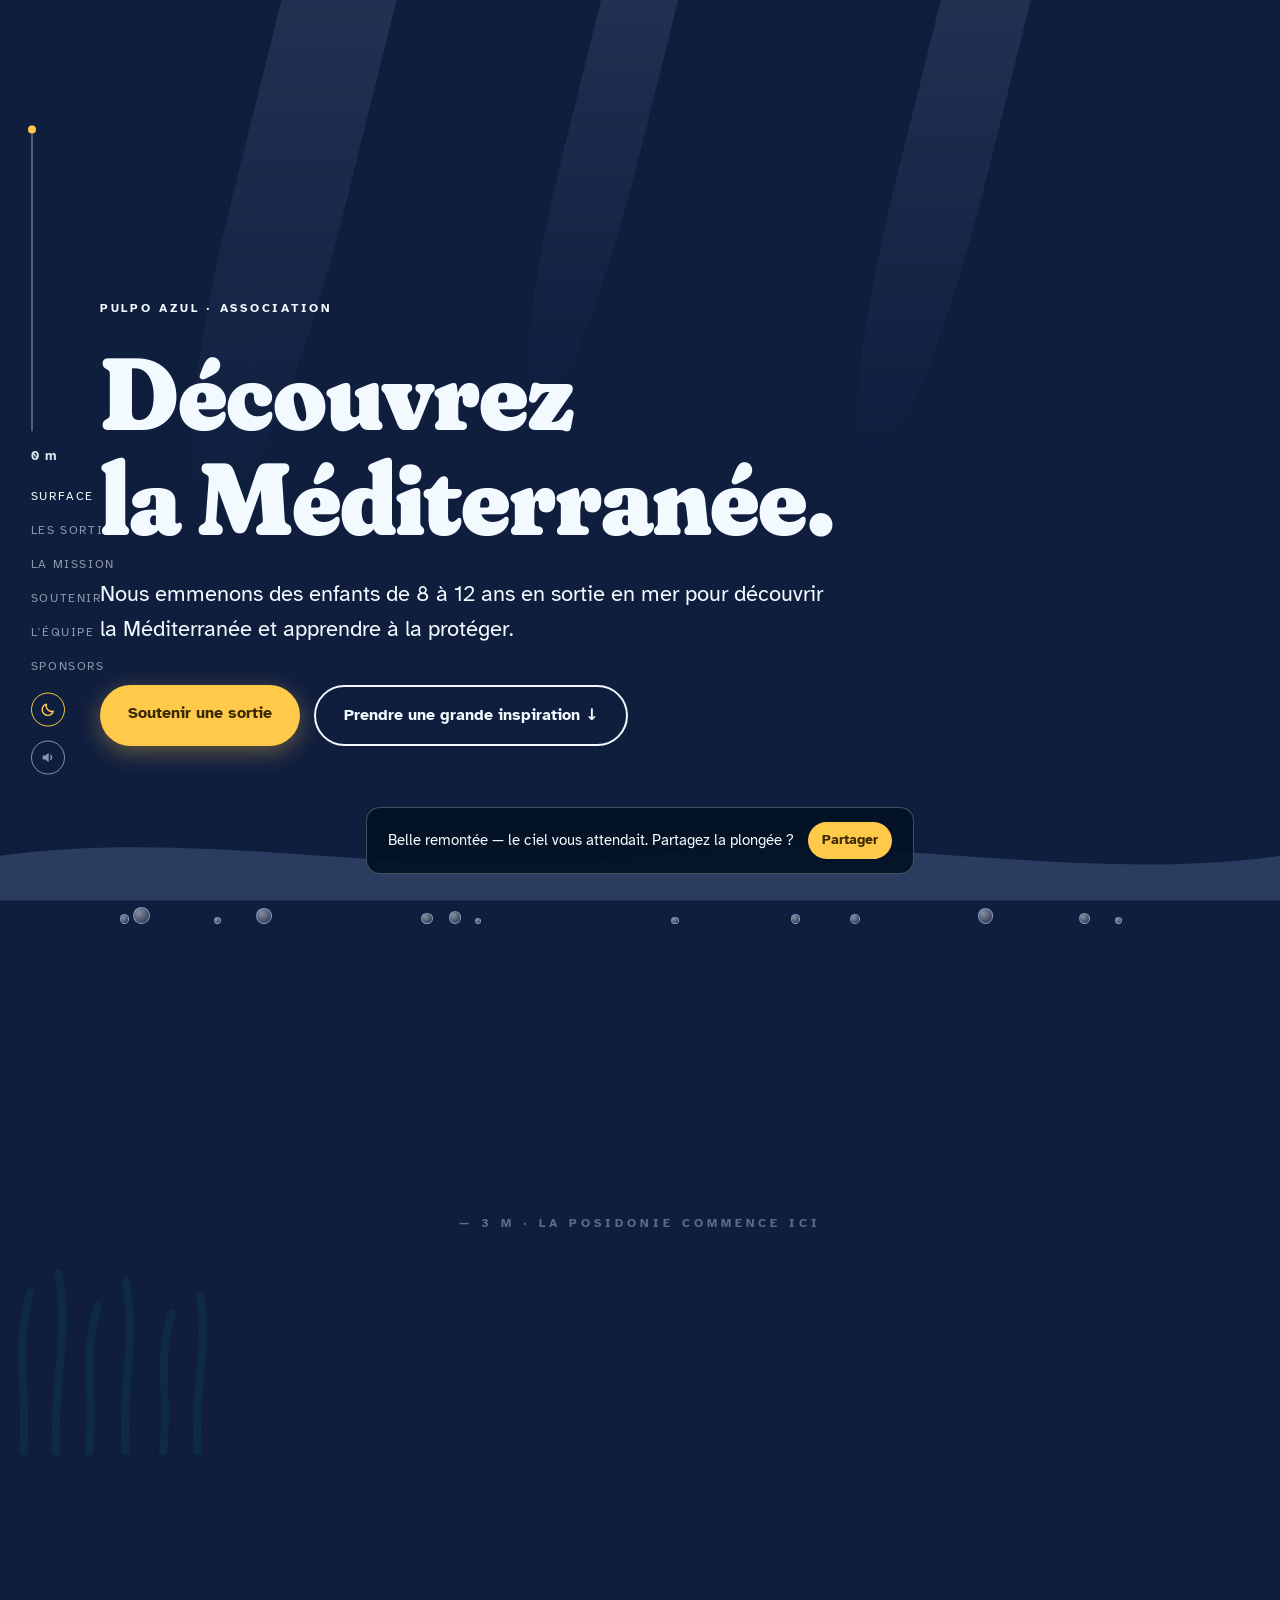
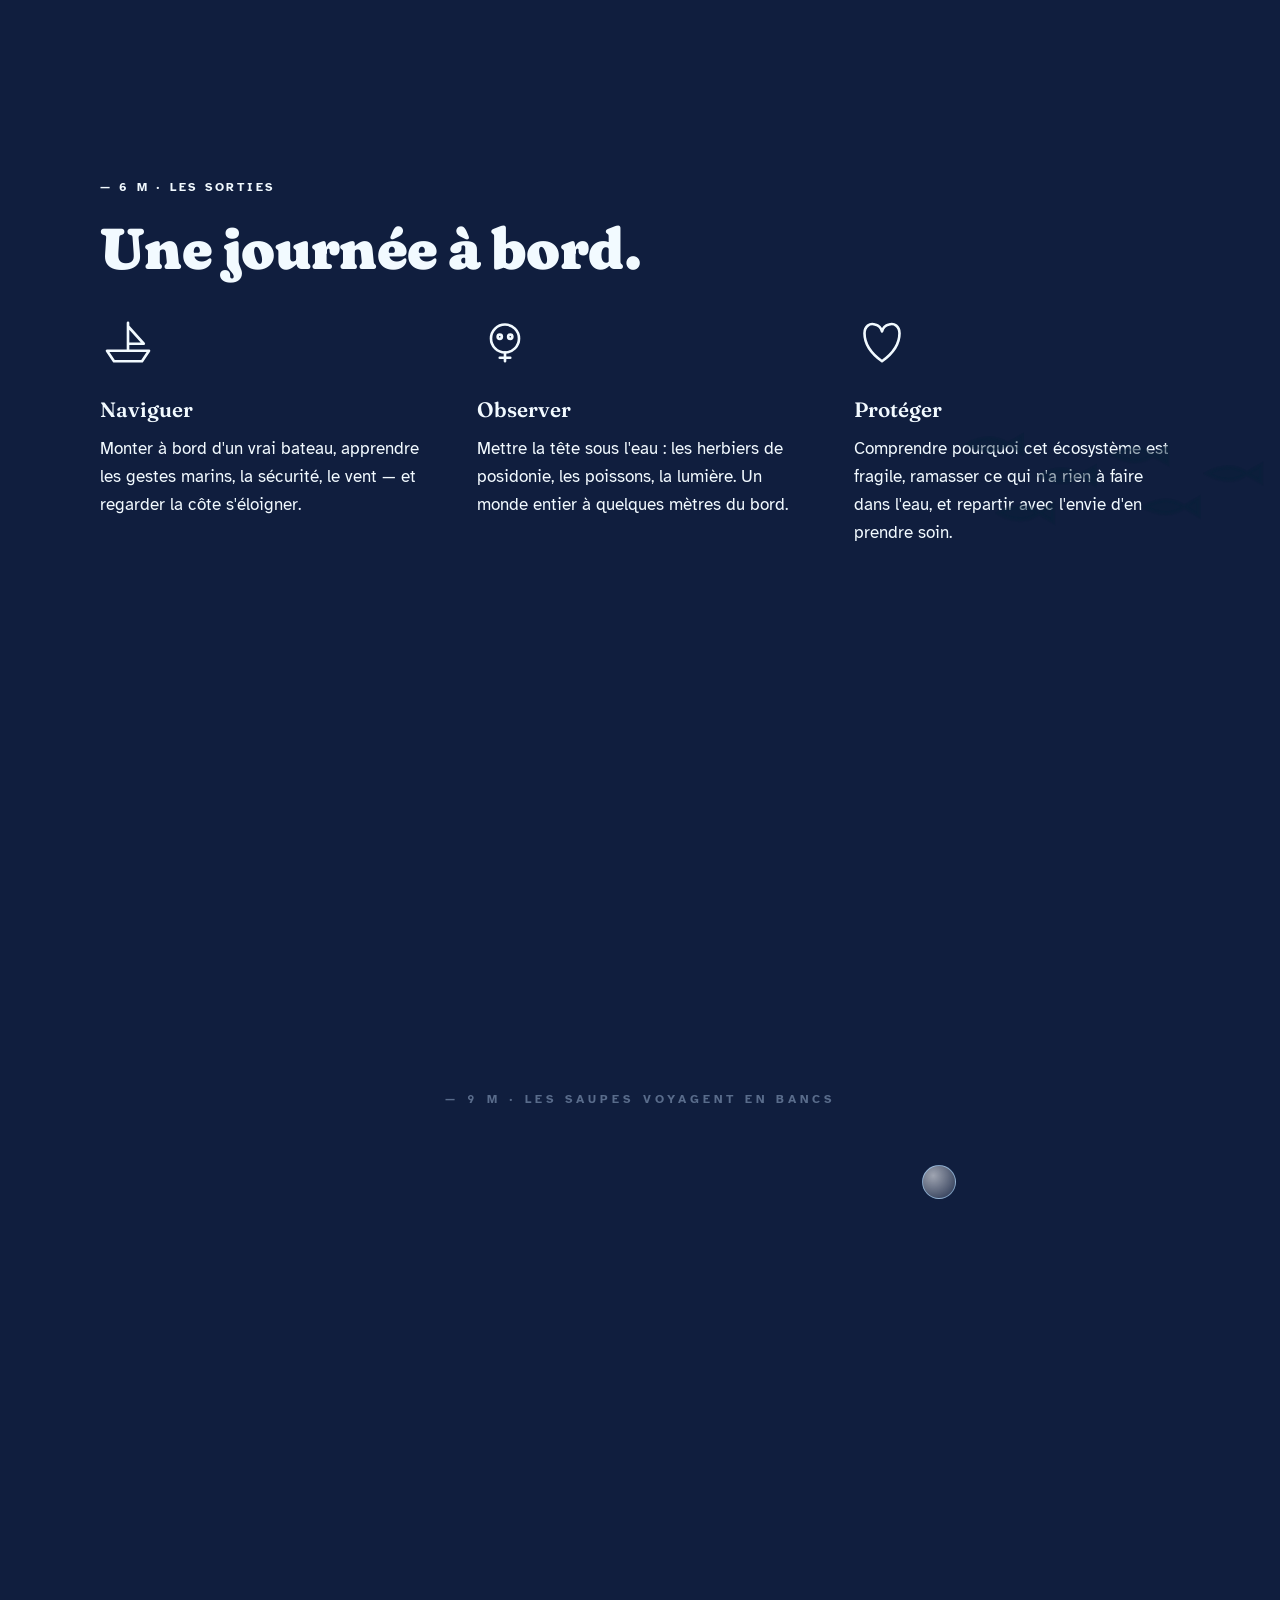
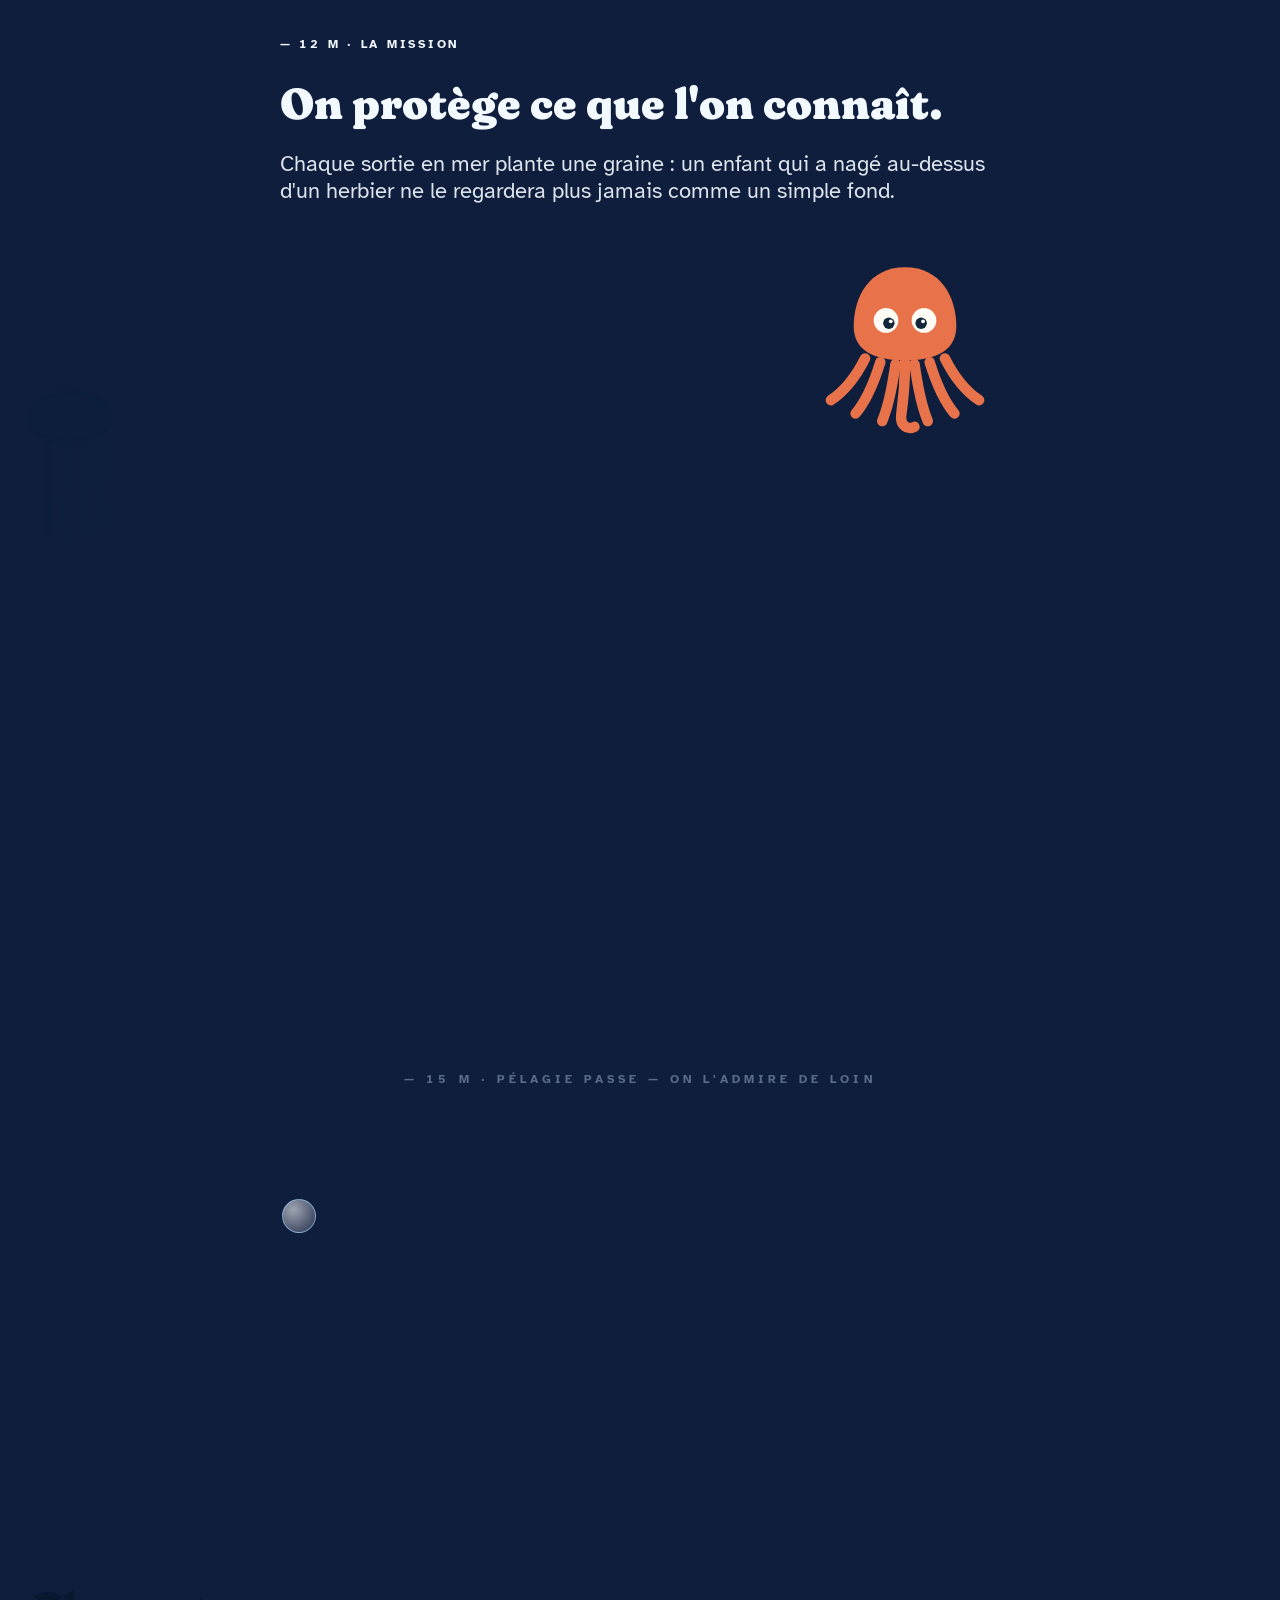
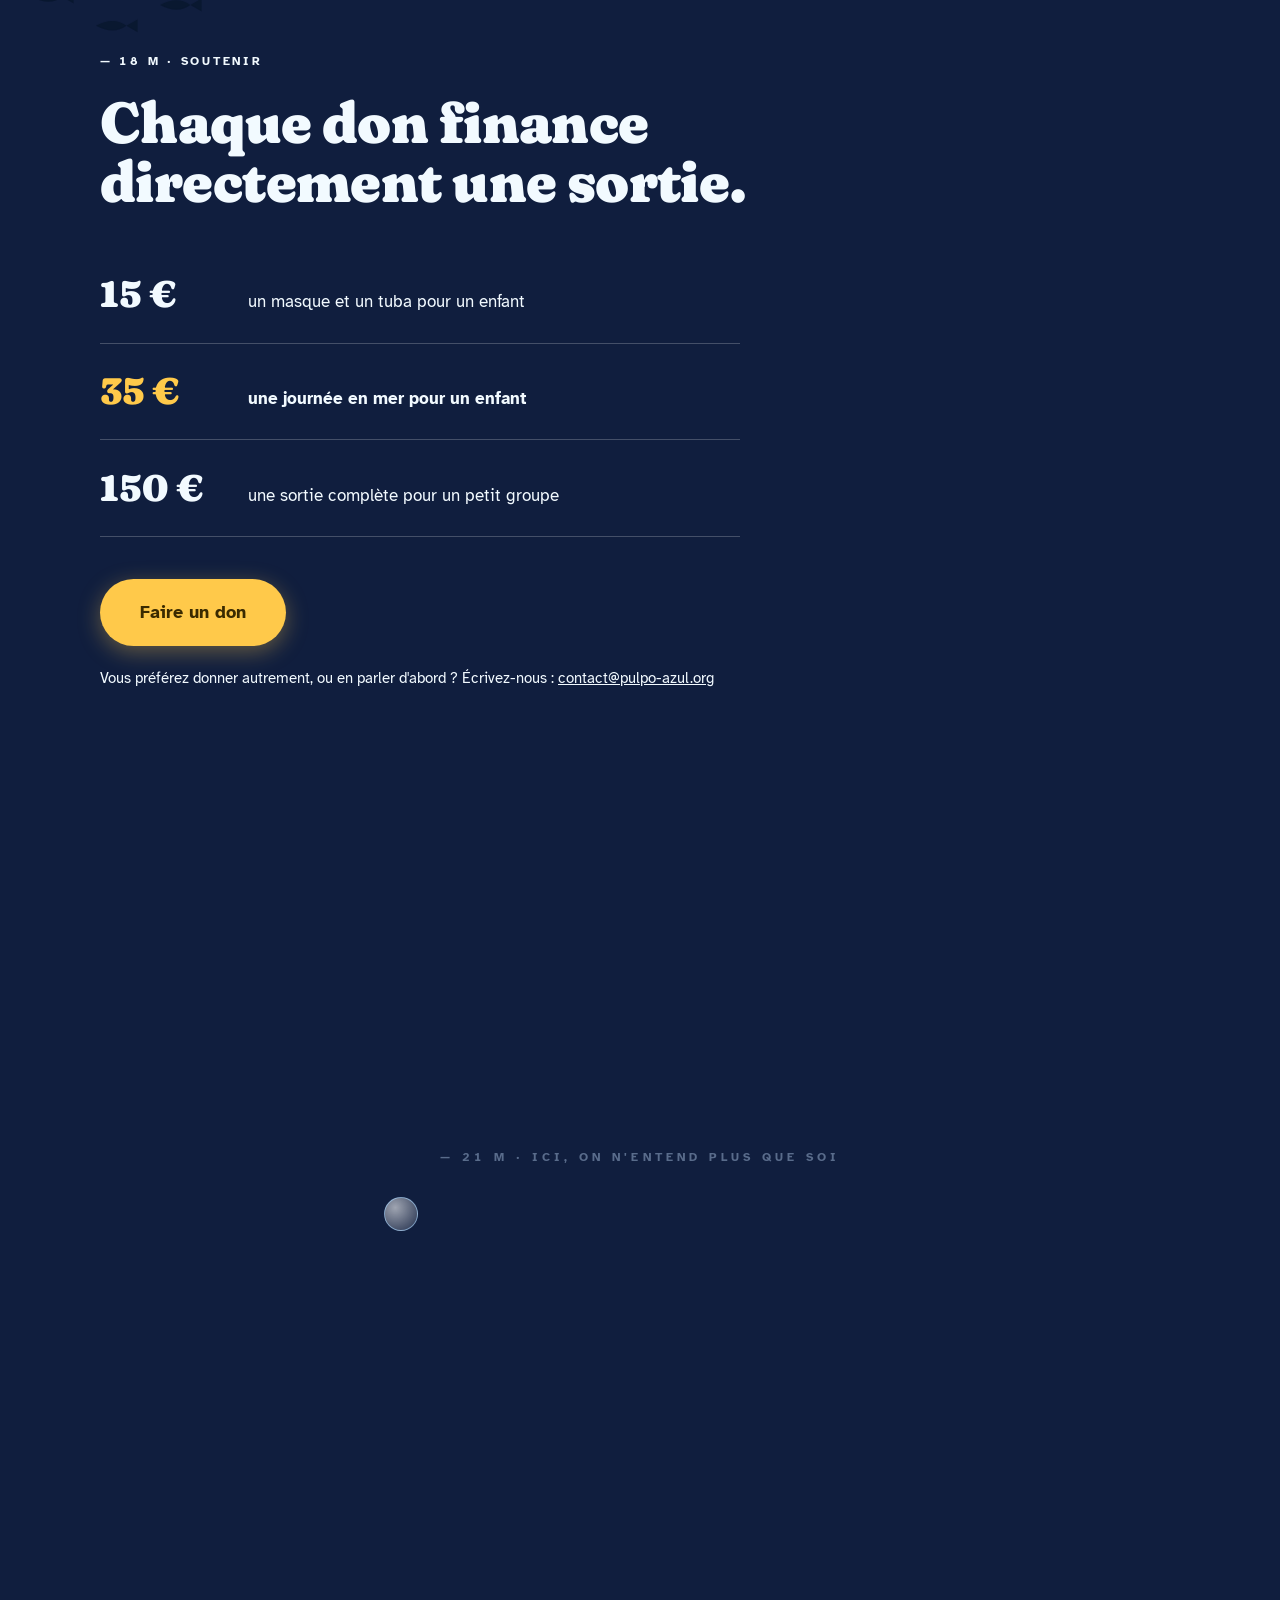
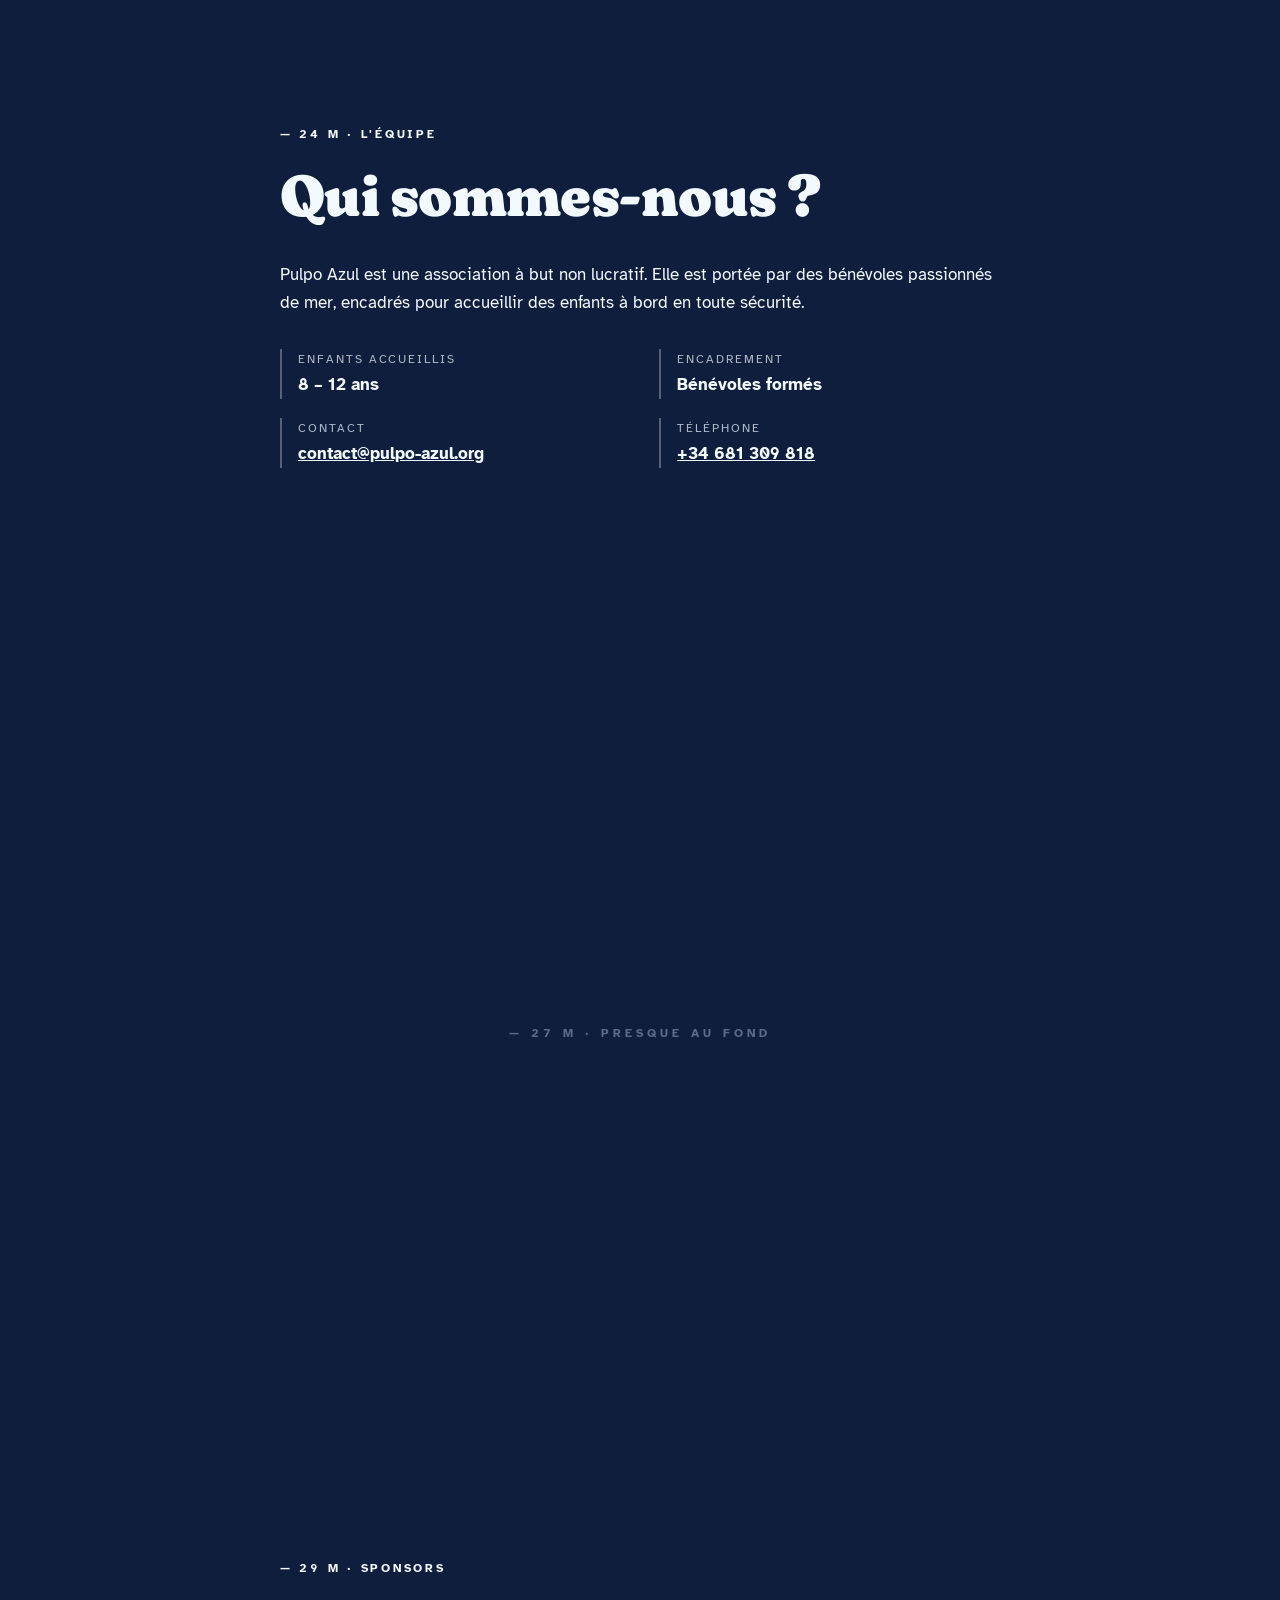
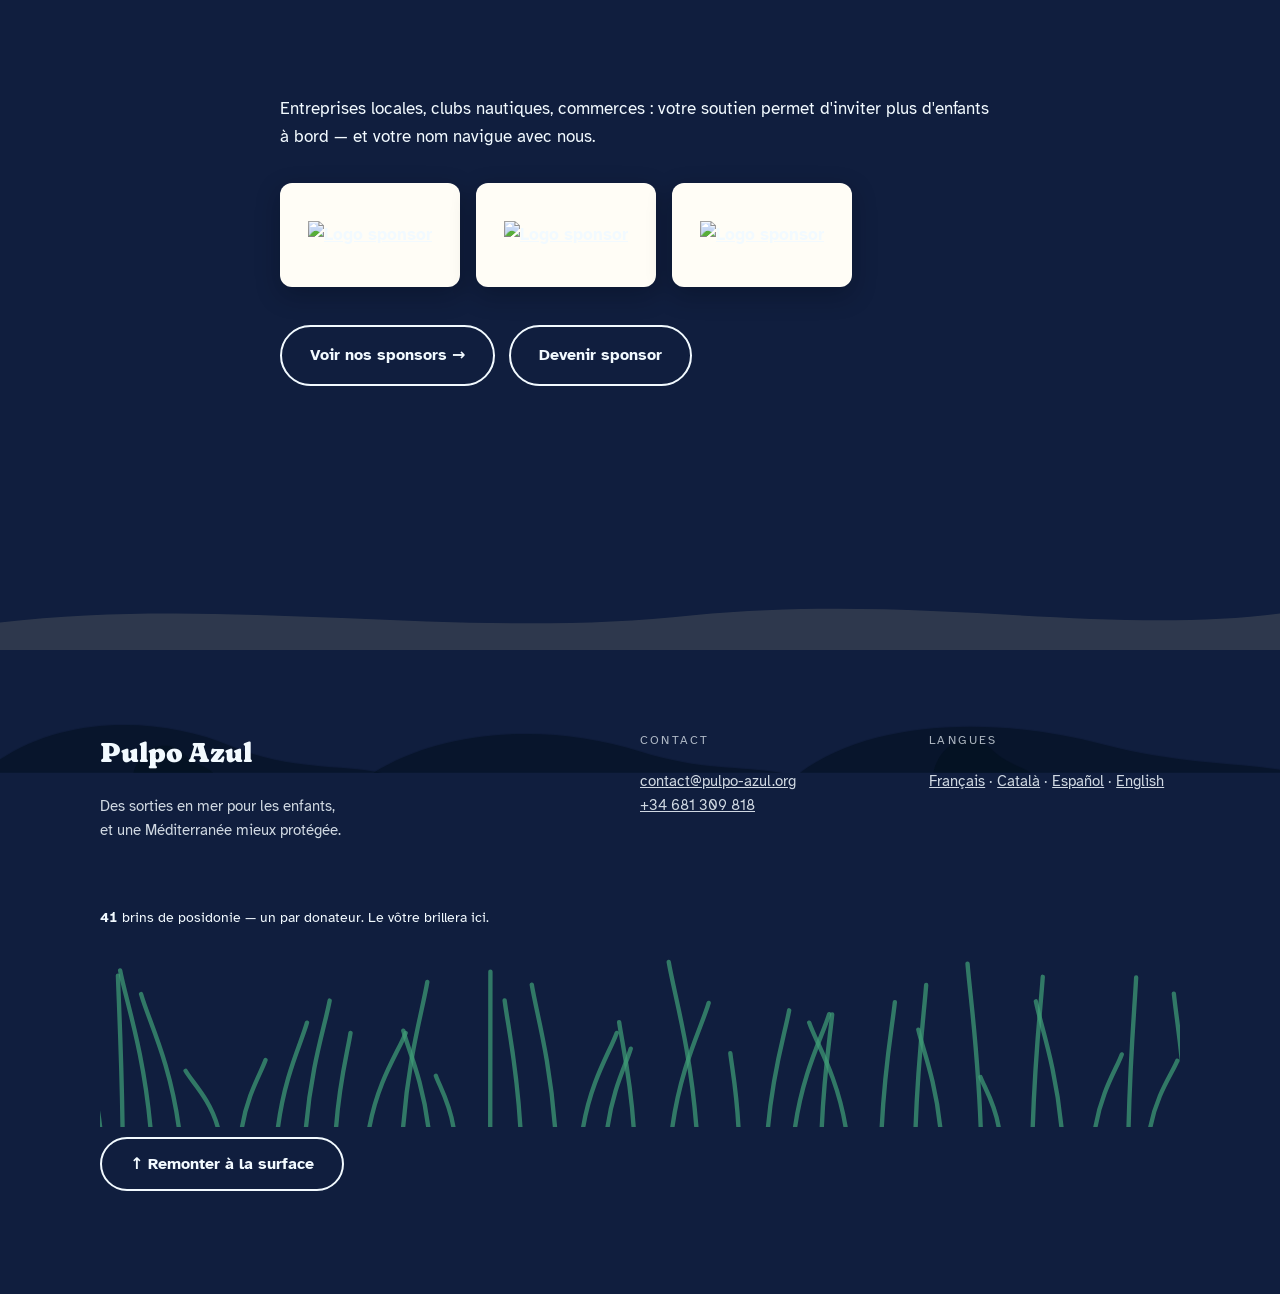
==== commit ba74d9a4: "Add static multilingual pages and hreflang" ====
--- a/index.html
+++ b/index.html
@@ -5,6 +5,12 @@
 <meta name="viewport" content="width=device-width, initial-scale=1.0">
 <title>Pulpo Azul — Des sorties en mer pour les enfants</title>
 <meta name="description" content="Pulpo Azul emmène des enfants de 8 à 12 ans en sortie en mer pour découvrir la Méditerranée et apprendre à la protéger. Soutenez une sortie.">
+<link rel="canonical" href="https://pulpo-azul.vercel.app/">
+<link rel="alternate" hreflang="fr" href="https://pulpo-azul.vercel.app/">
+<link rel="alternate" hreflang="ca" href="https://pulpo-azul.vercel.app/ca/">
+<link rel="alternate" hreflang="es" href="https://pulpo-azul.vercel.app/es/">
+<link rel="alternate" hreflang="en" href="https://pulpo-azul.vercel.app/en/">
+<link rel="alternate" hreflang="x-default" href="https://pulpo-azul.vercel.app/">
 
 <!-- social sharing -->
 <meta property="og:type" content="website">
@@ -293,7 +299,7 @@
     </div>
     <div>
       <p class="foot-h">Langues</p>
-      <p class="fine"><a href="#">Français</a> · <a href="#">Català</a> · <a href="#">Español</a> · <a href="#">English</a></p>
+      <p class="fine language-links" aria-label="Choisir une langue"><a href="/" lang="fr" aria-current="page">Français</a> · <a href="/ca/" lang="ca">Català</a> · <a href="/es/" lang="es">Español</a> · <a href="/en/" lang="en">English</a></p>
     </div>
   </div>
 
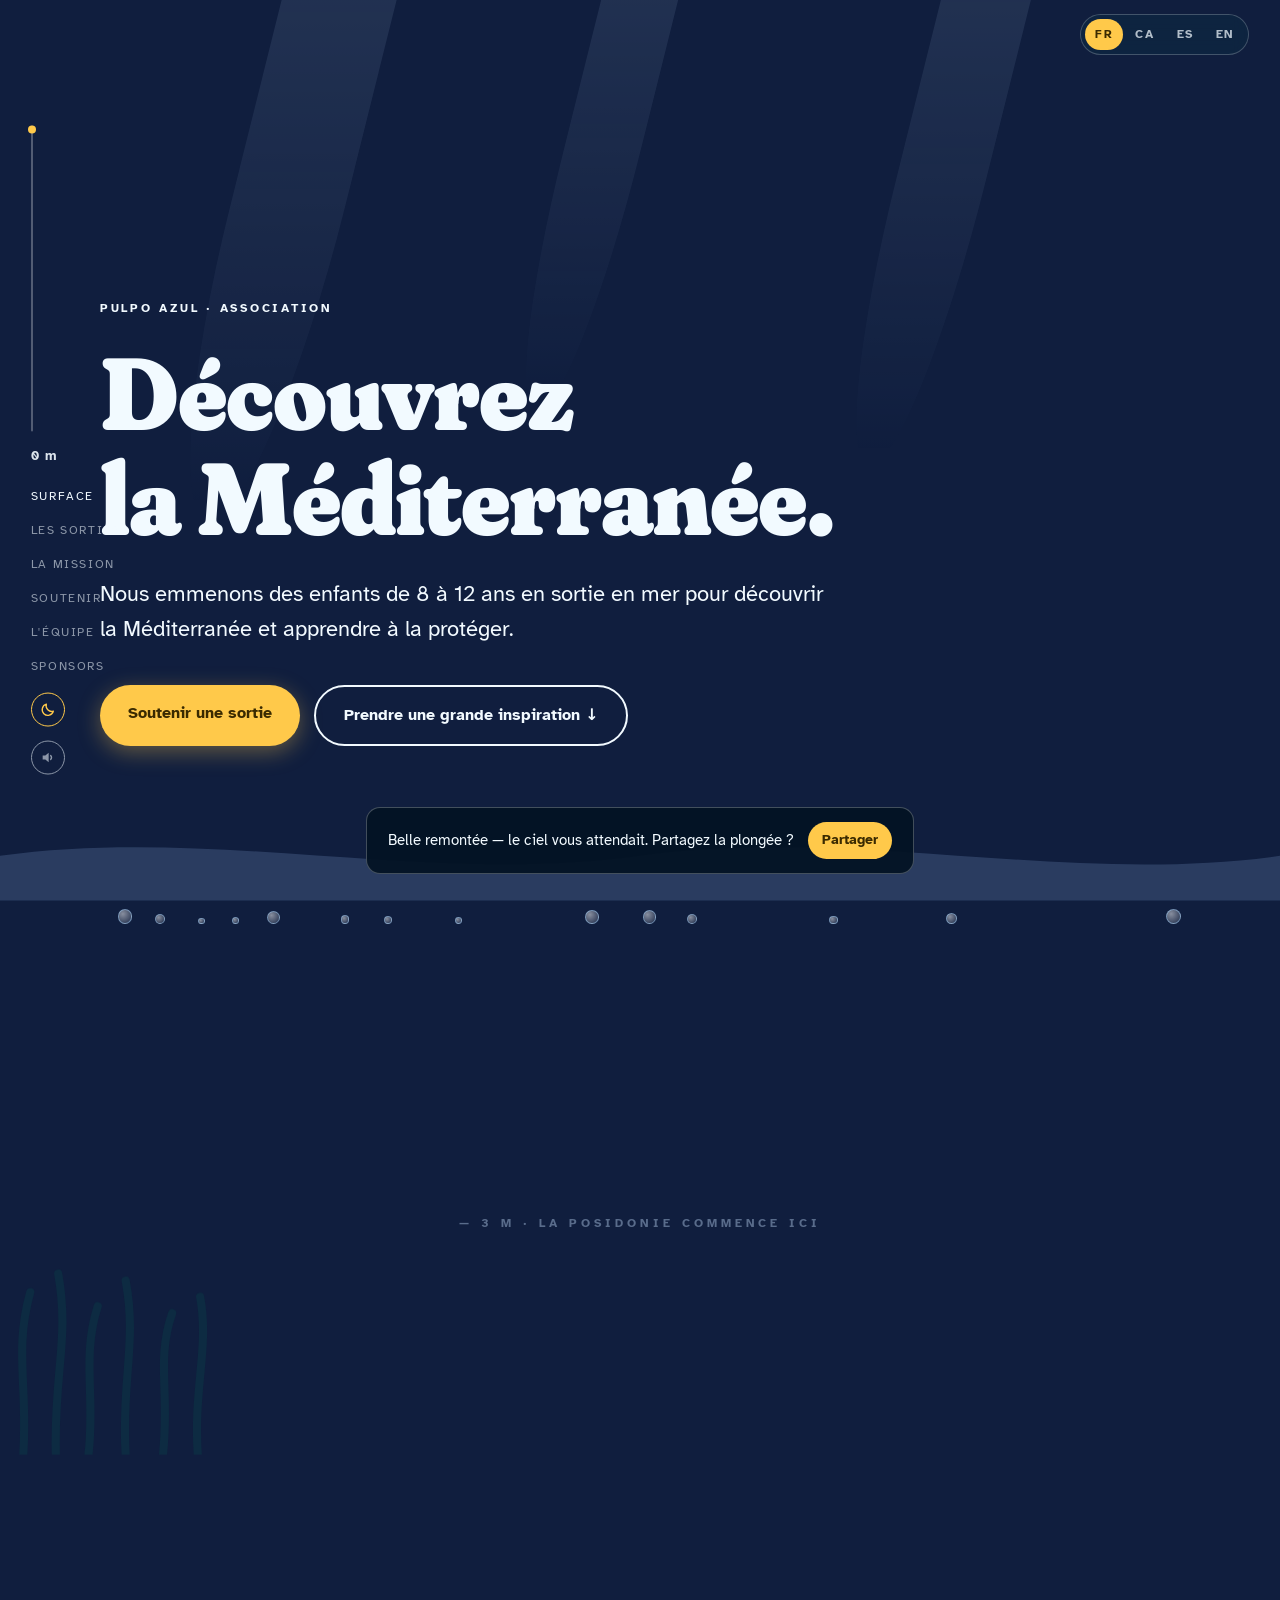
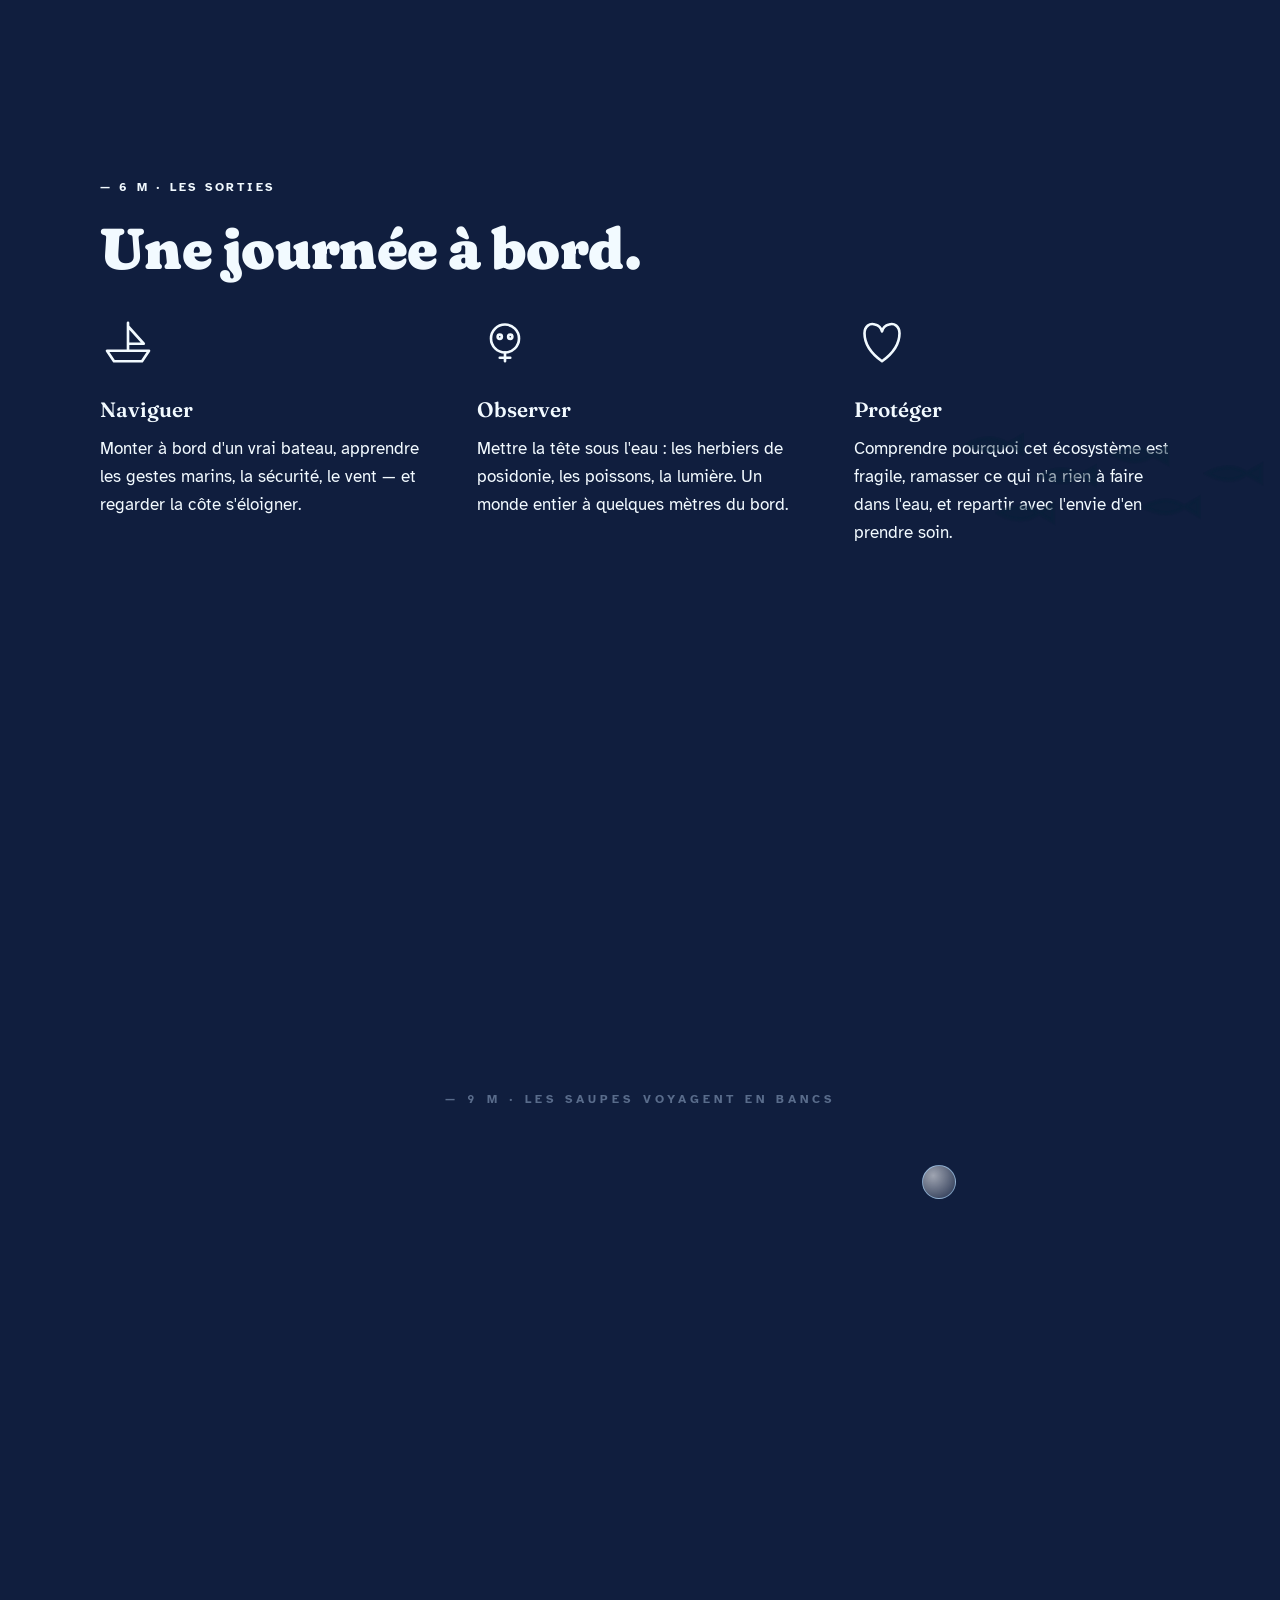
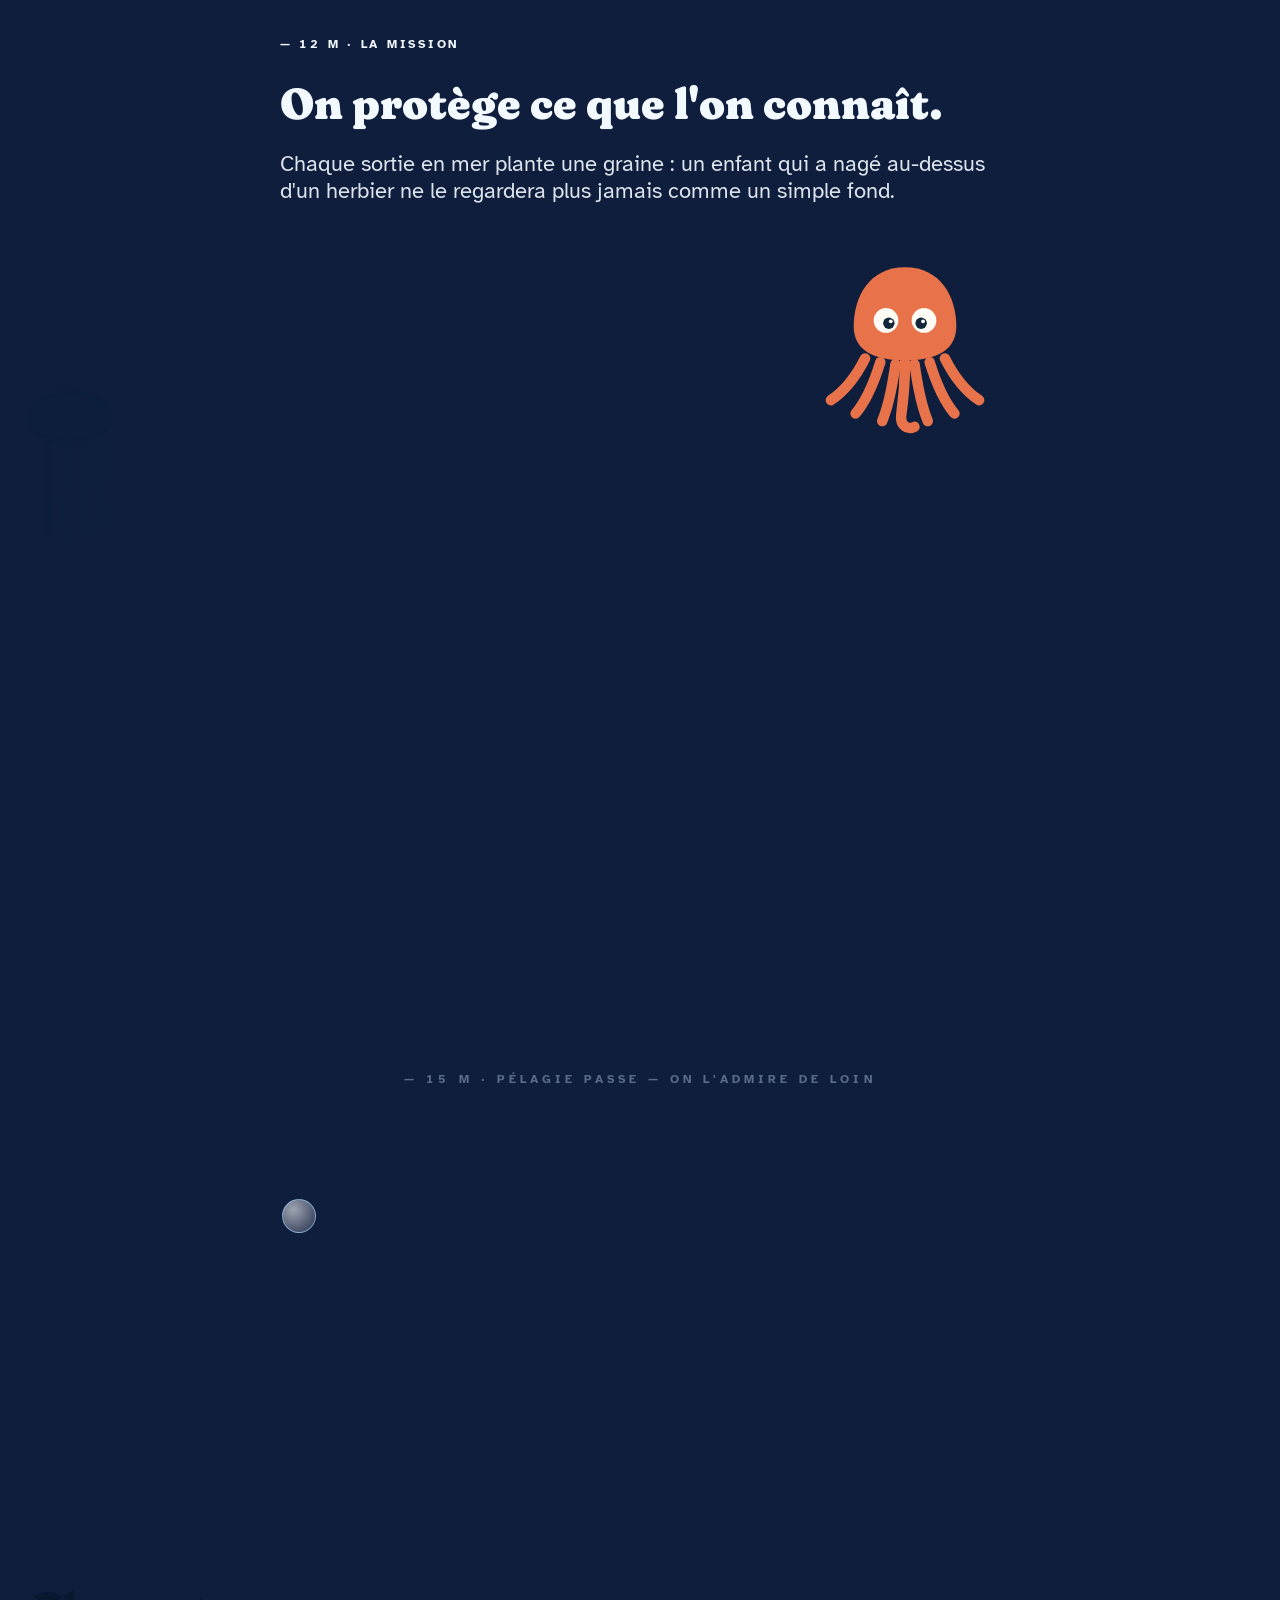
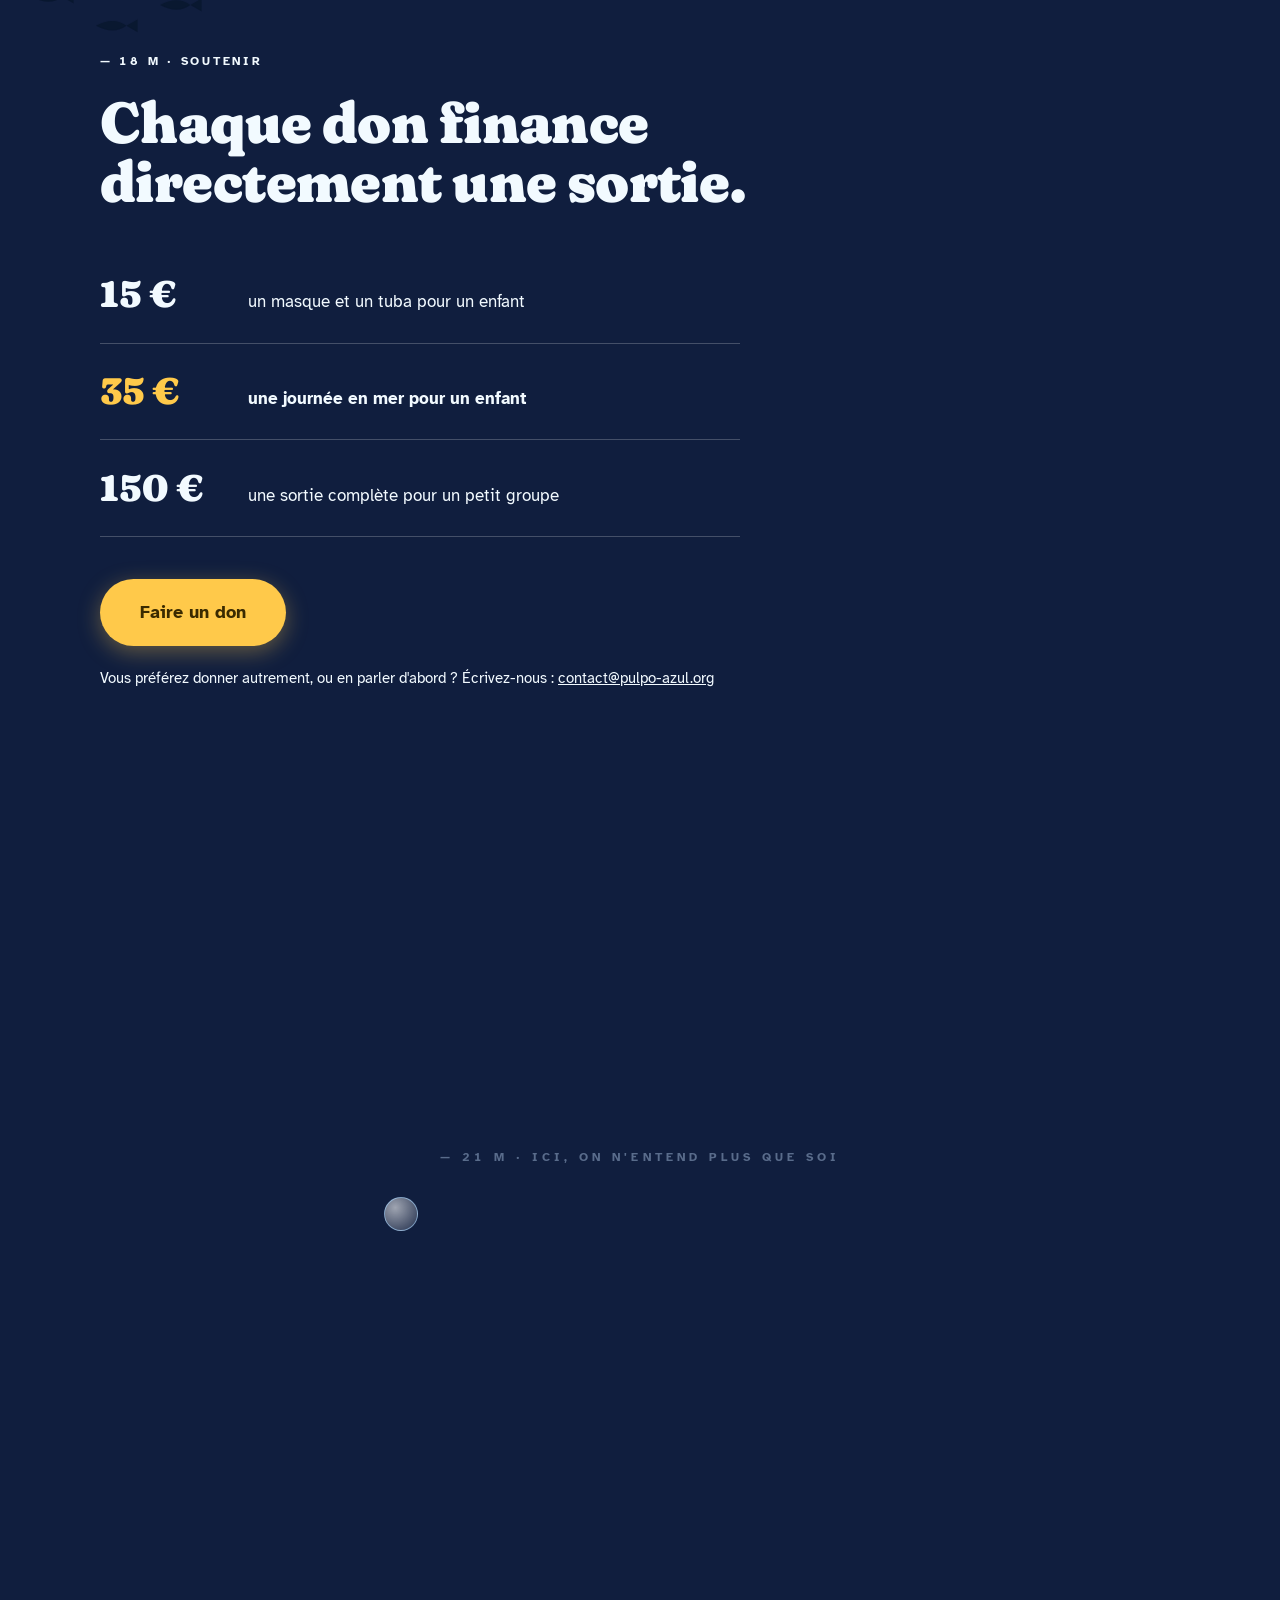
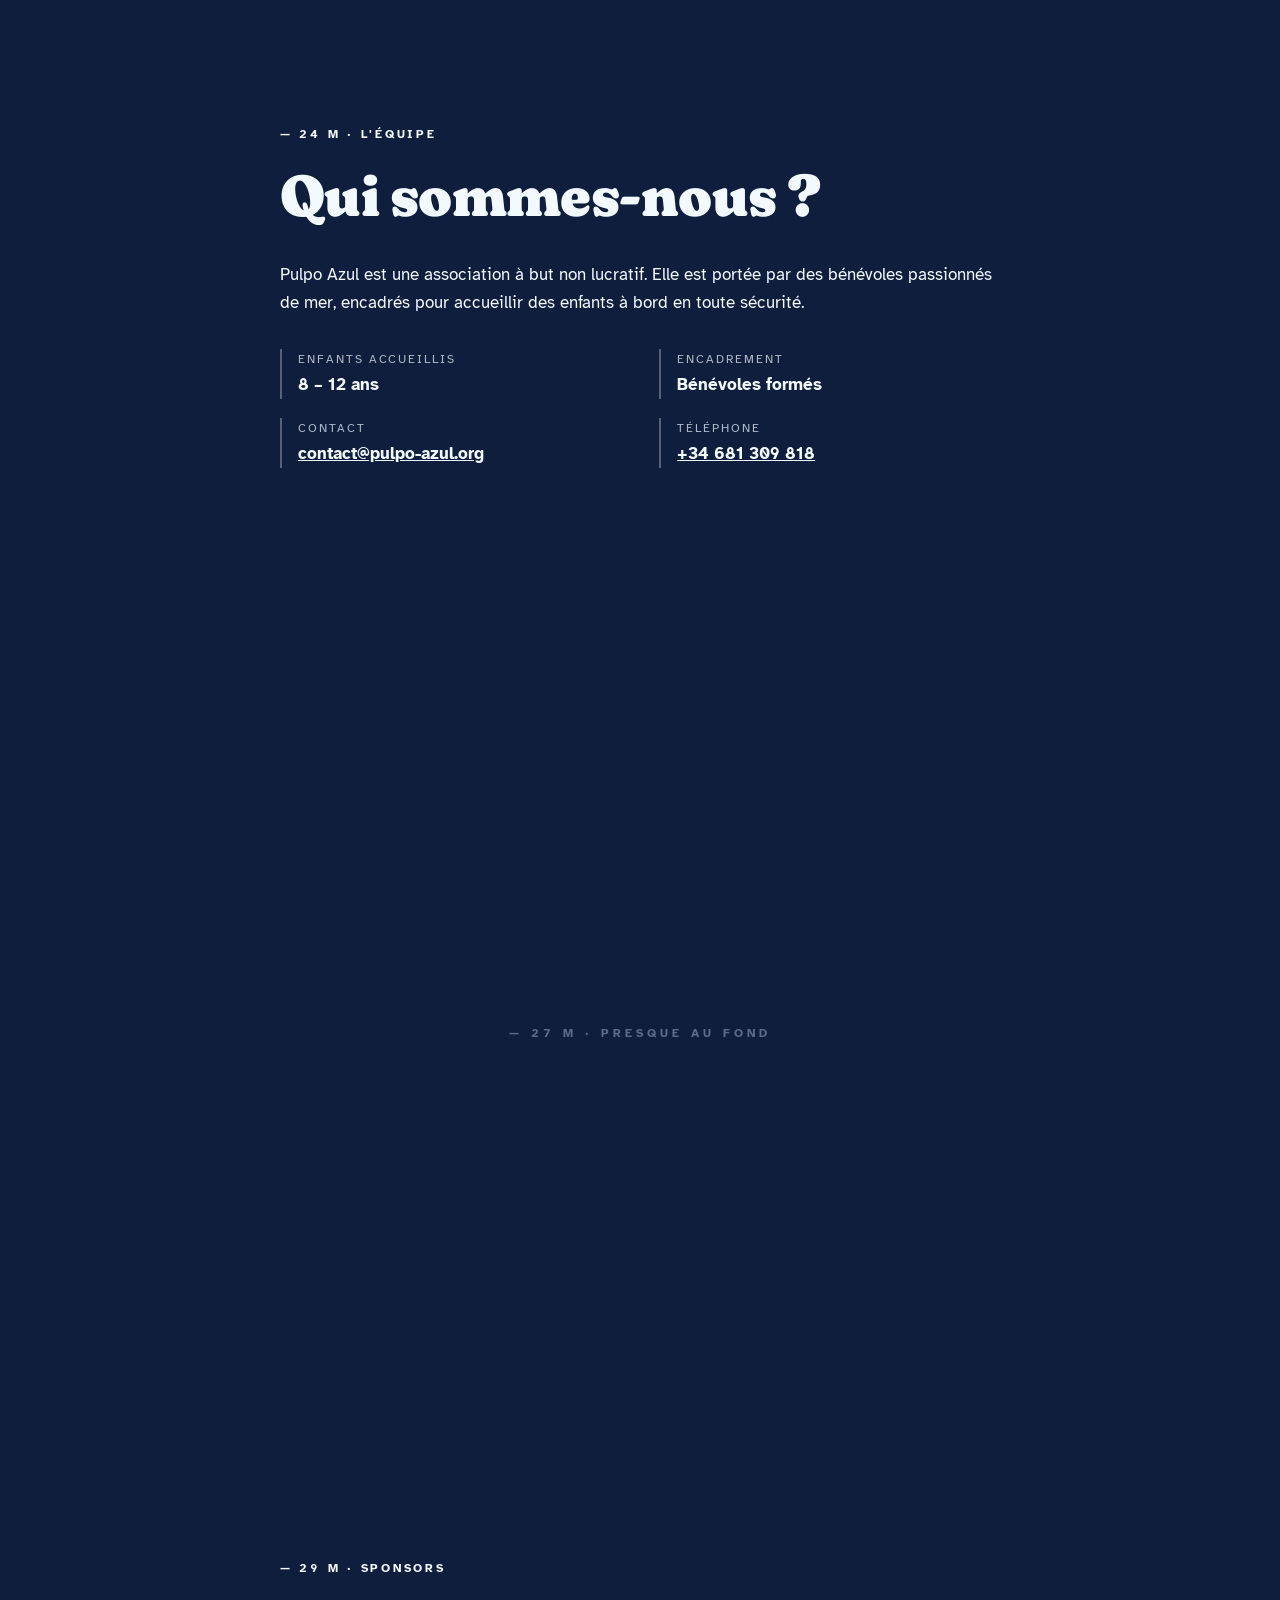
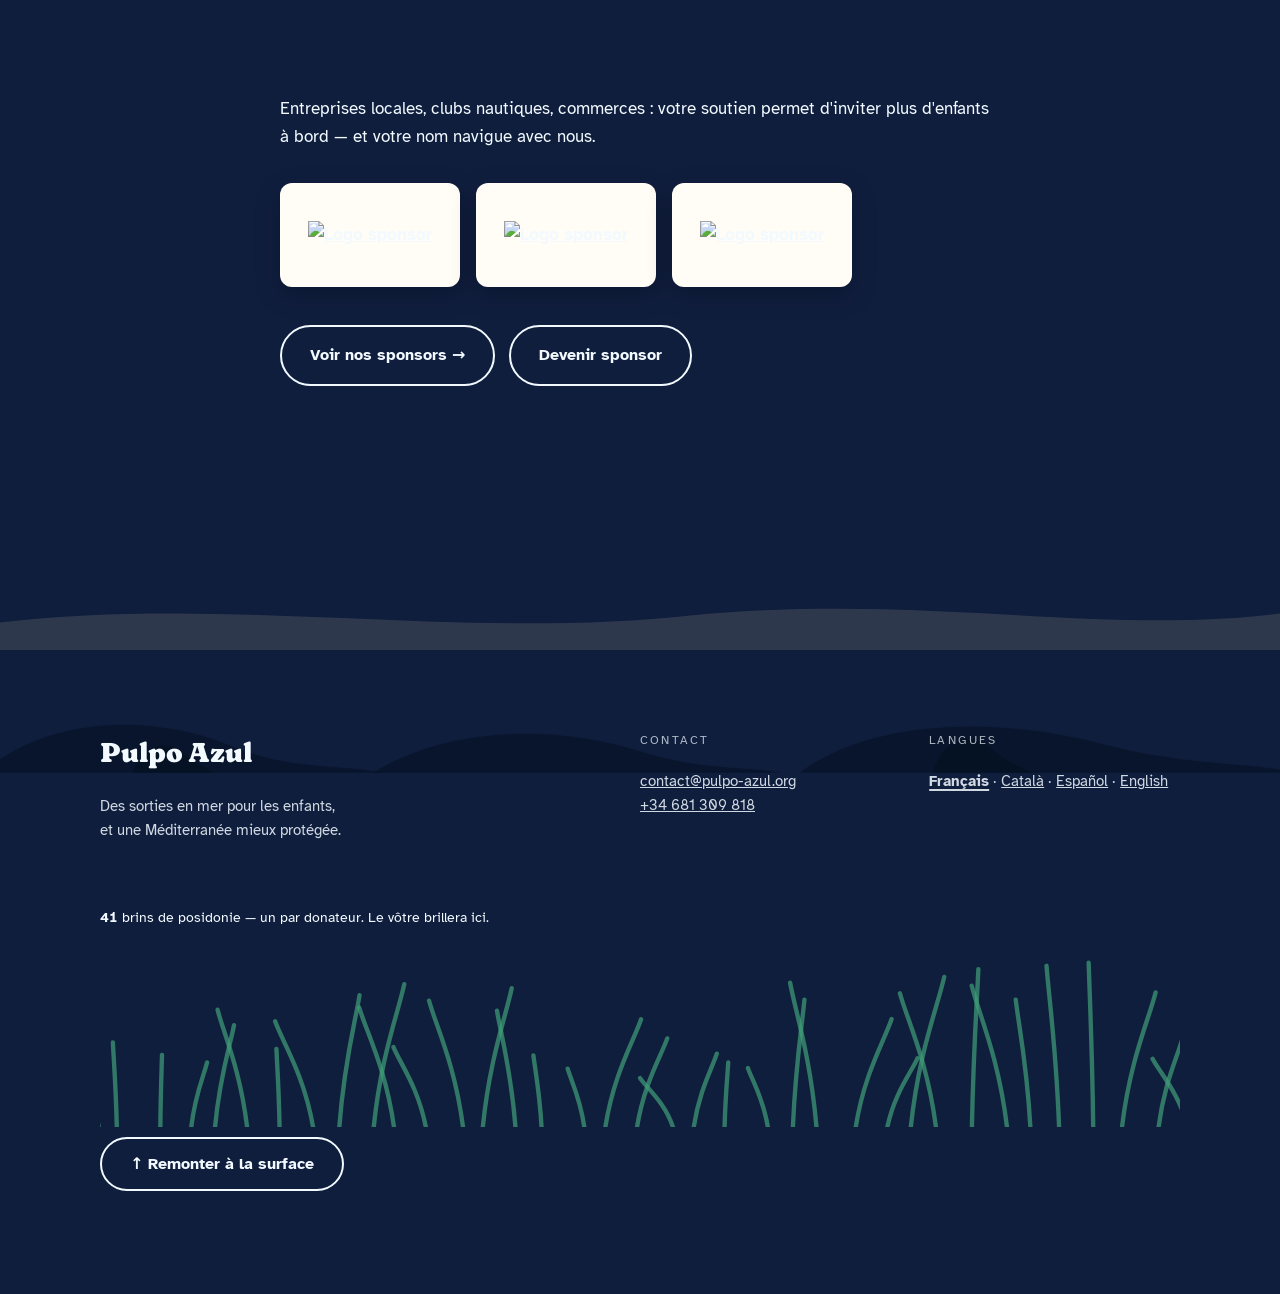
==== commit a2dc0cd0: "Move language switcher to the top and finish translations Closes #1  - Add a fixed top-right FR/CA/E" ====
--- a/index.html
+++ b/index.html
@@ -41,6 +41,9 @@
 </head>
 <body>
 <a class="skip" href="#soutenir">Aller au soutien</a>
+
+<!-- language switcher — always visible at the top -->
+<nav class="lang-switch" aria-label="Choisir une langue"><a href="/" lang="fr" hreflang="fr" title="Français" aria-current="page">FR</a><a href="/ca/" lang="ca" hreflang="ca" title="Català">CA</a><a href="/es/" lang="es" hreflang="es" title="Español">ES</a><a href="/en/" lang="en" hreflang="en" title="English">EN</a></nav>
 
 <!-- depth meter nav -->
 <nav class="depth-meter" aria-label="Navigation par profondeur">
--- a/styles.css
+++ b/styles.css
@@ -101,6 +101,29 @@
 .dm-toggle[aria-pressed="true"]{opacity:1;border-color:var(--sun);color:var(--sun)}
 .dm-toggle svg{width:16px;height:16px}
 
+/* ─────────────── language switcher (fixed, top-right) ─────────────── */
+.lang-switch{
+  position:fixed;top:14px;right:clamp(12px,2.4vw,34px);z-index:55;
+  display:flex;gap:2px;padding:4px;border-radius:999px;
+  color:var(--ink-light);
+  background:rgba(11,46,69,.28);backdrop-filter:blur(8px);-webkit-backdrop-filter:blur(8px);
+  border:1px solid rgba(255,255,255,.22);
+  transition:color .3s,background-color .3s,border-color .3s;
+}
+.lang-switch a{
+  font-size:.72rem;font-weight:700;letter-spacing:.14em;text-decoration:none;
+  padding:6px 10px;border-radius:999px;opacity:.72;transition:opacity .2s,background-color .2s;
+}
+.lang-switch a:hover{opacity:1}
+.lang-switch a[aria-current="page"]{opacity:1;background:var(--sun);color:var(--sun-ink)}
+/* near the surface (and on the sponsors page) the switcher must read dark */
+.lang-switch.on-light,.page-sponsors .lang-switch{
+  color:var(--ink-dark);background:rgba(255,255,255,.38);border-color:rgba(11,46,69,.18);
+}
+body.night .lang-switch{color:var(--ink-light);background:rgba(11,46,69,.4);border-color:rgba(255,255,255,.22)}
+.page-sponsors .lang-switch{position:static}
+@media(max-width:820px){.lang-switch{top:10px;right:10px}}
+
 /* ─────────────── ambient: light rays & bubbles ─────────────── */
 .rays{position:fixed;inset:0;pointer-events:none;z-index:1;opacity:1}
 .rays i{
@@ -220,6 +243,7 @@
 .tier-hero .what{font-weight:700}
 .fine{font-size:.92rem;opacity:.85;margin-top:1.2rem}
 .fine a{color:inherit}
+.language-links a[aria-current="page"]{font-weight:700;text-decoration-thickness:2px;text-underline-offset:3px}
 
 /* ─────────────── équipe ─────────────── */
 .facts{list-style:none;margin-top:2rem;display:grid;grid-template-columns:repeat(2,1fr);gap:1.2rem 2.4rem}
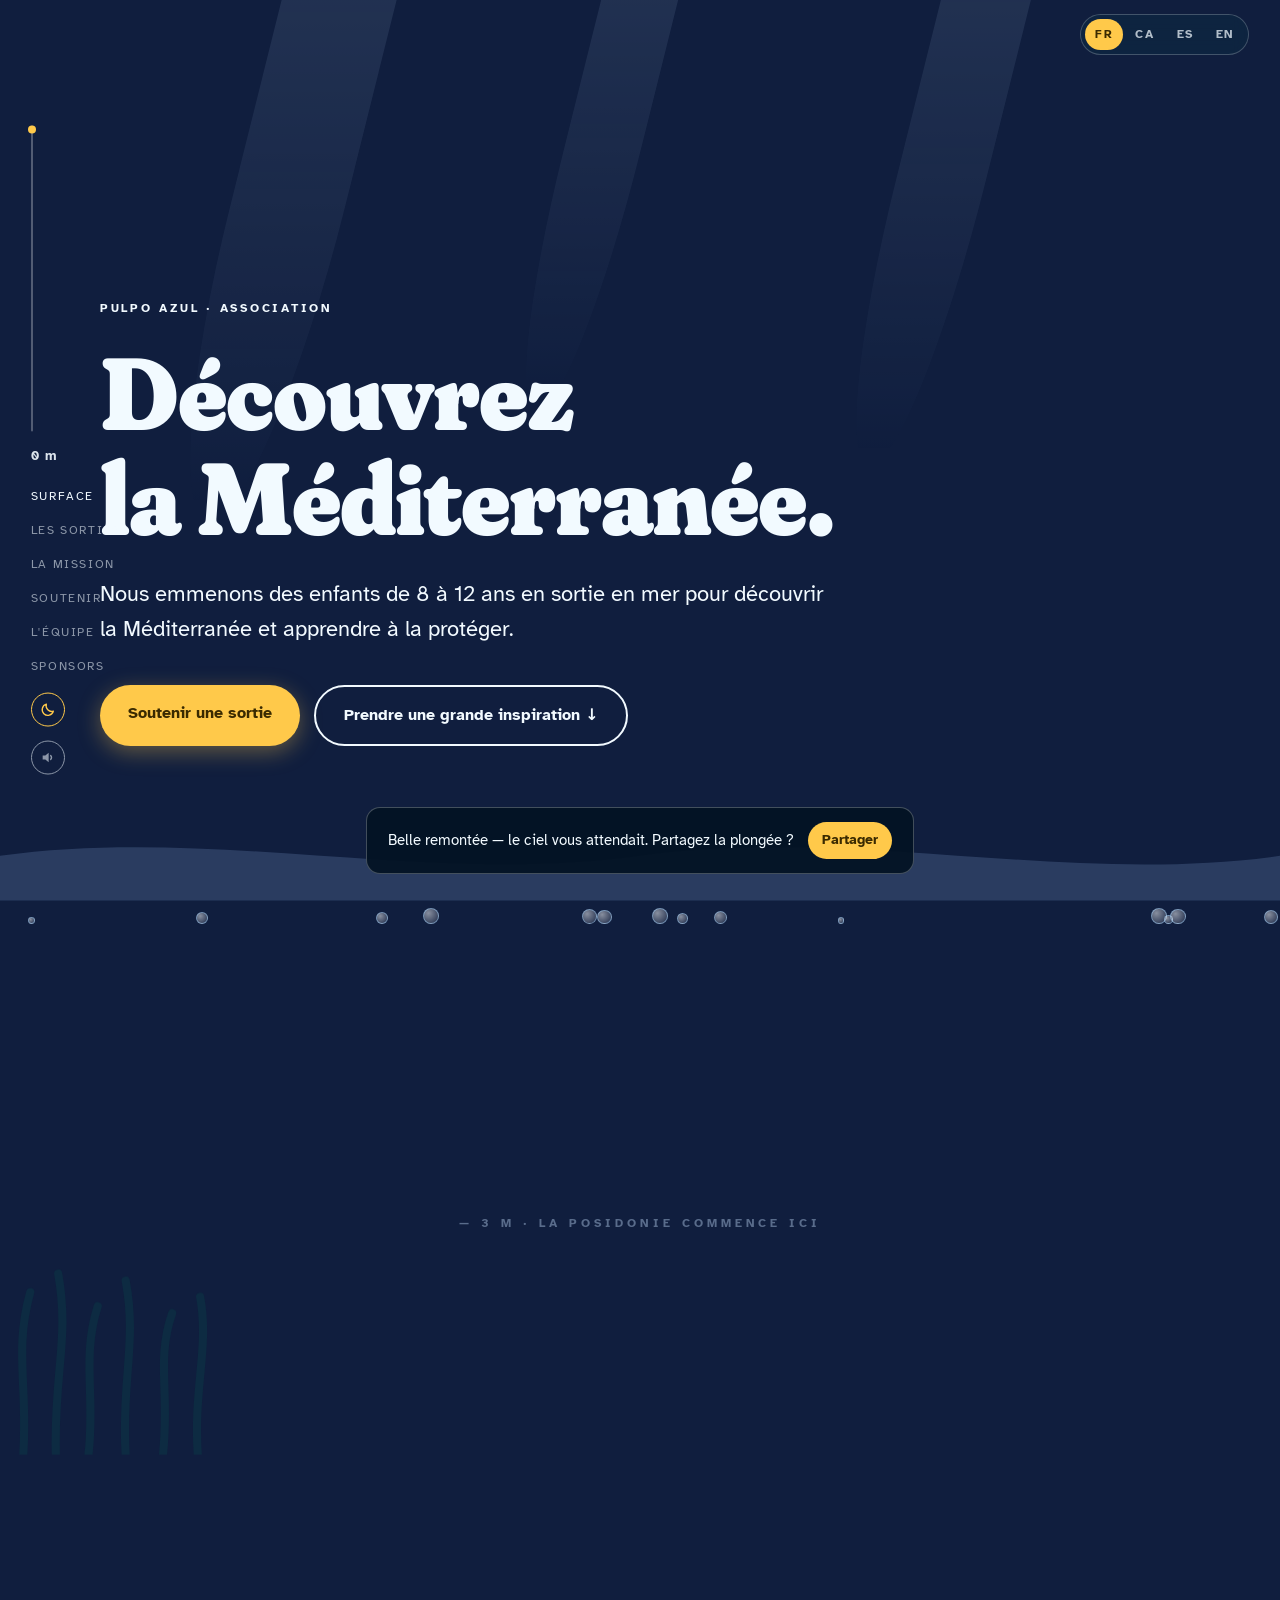
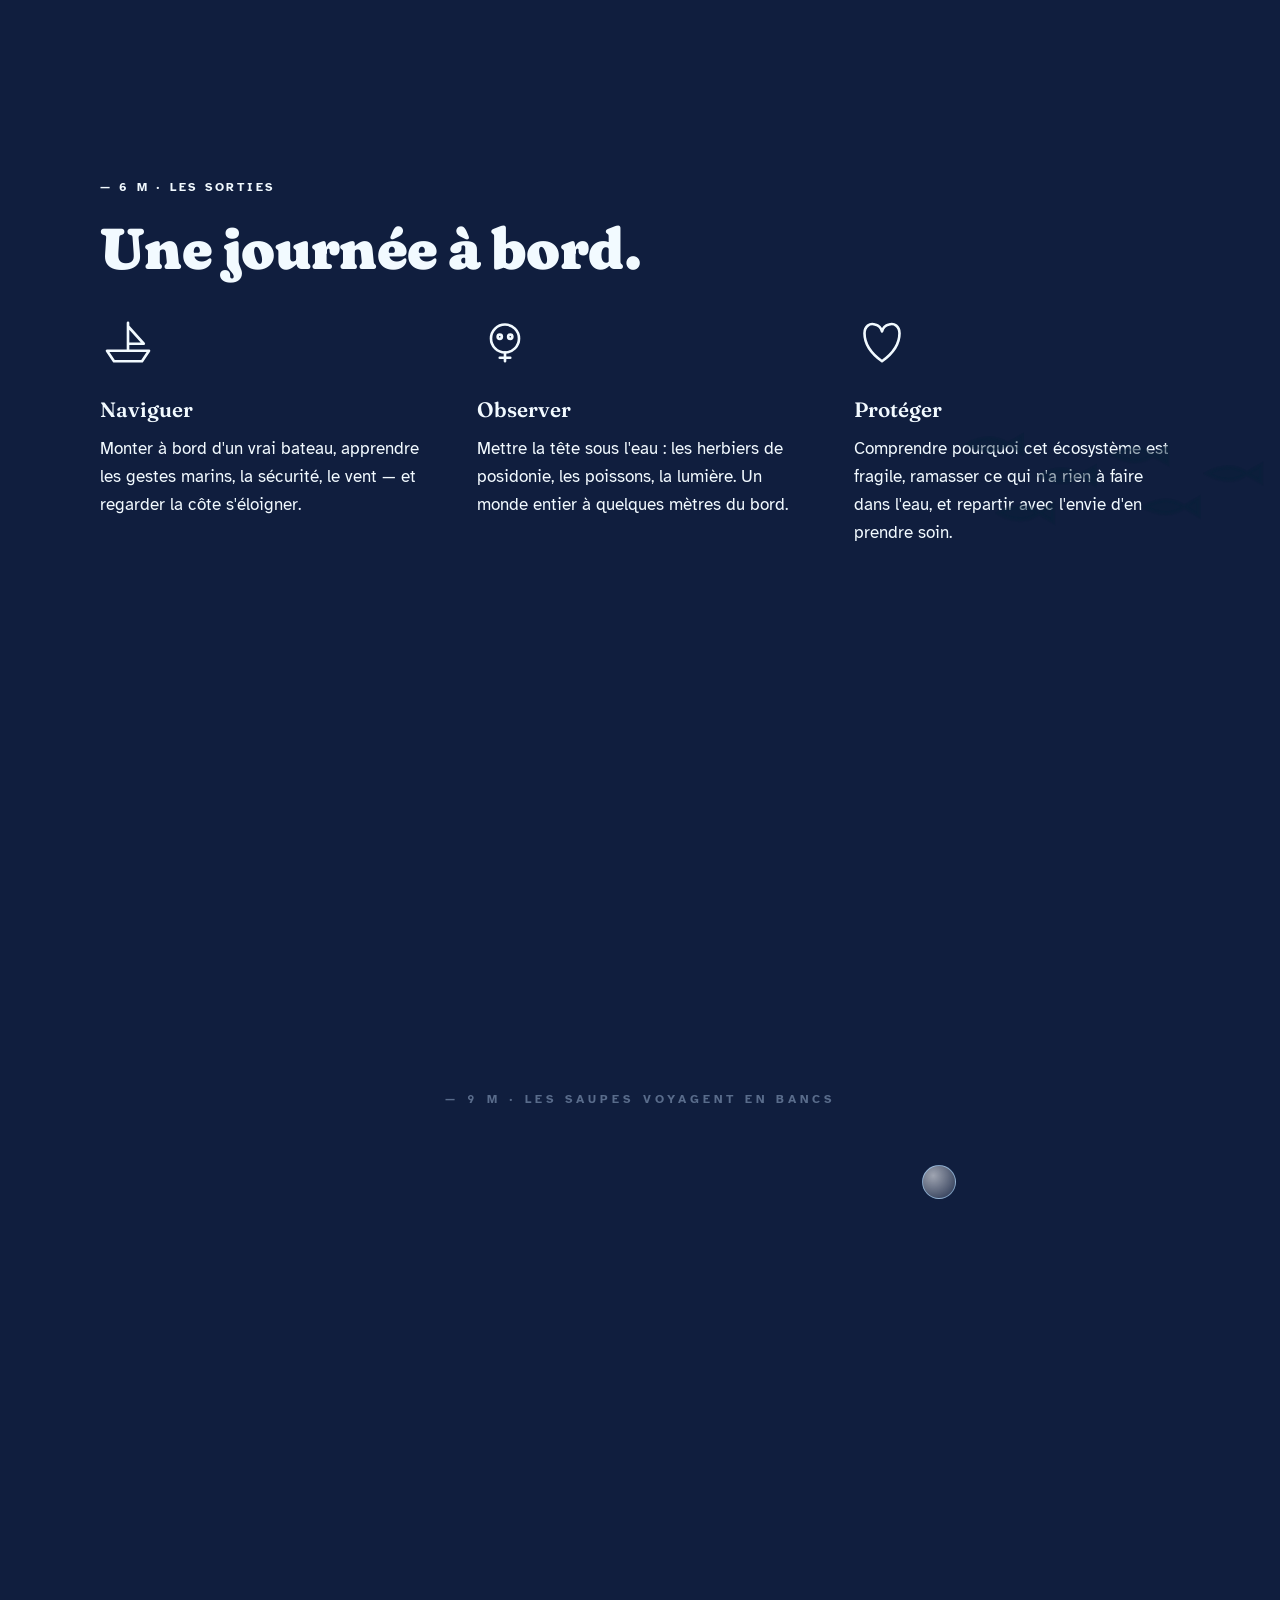
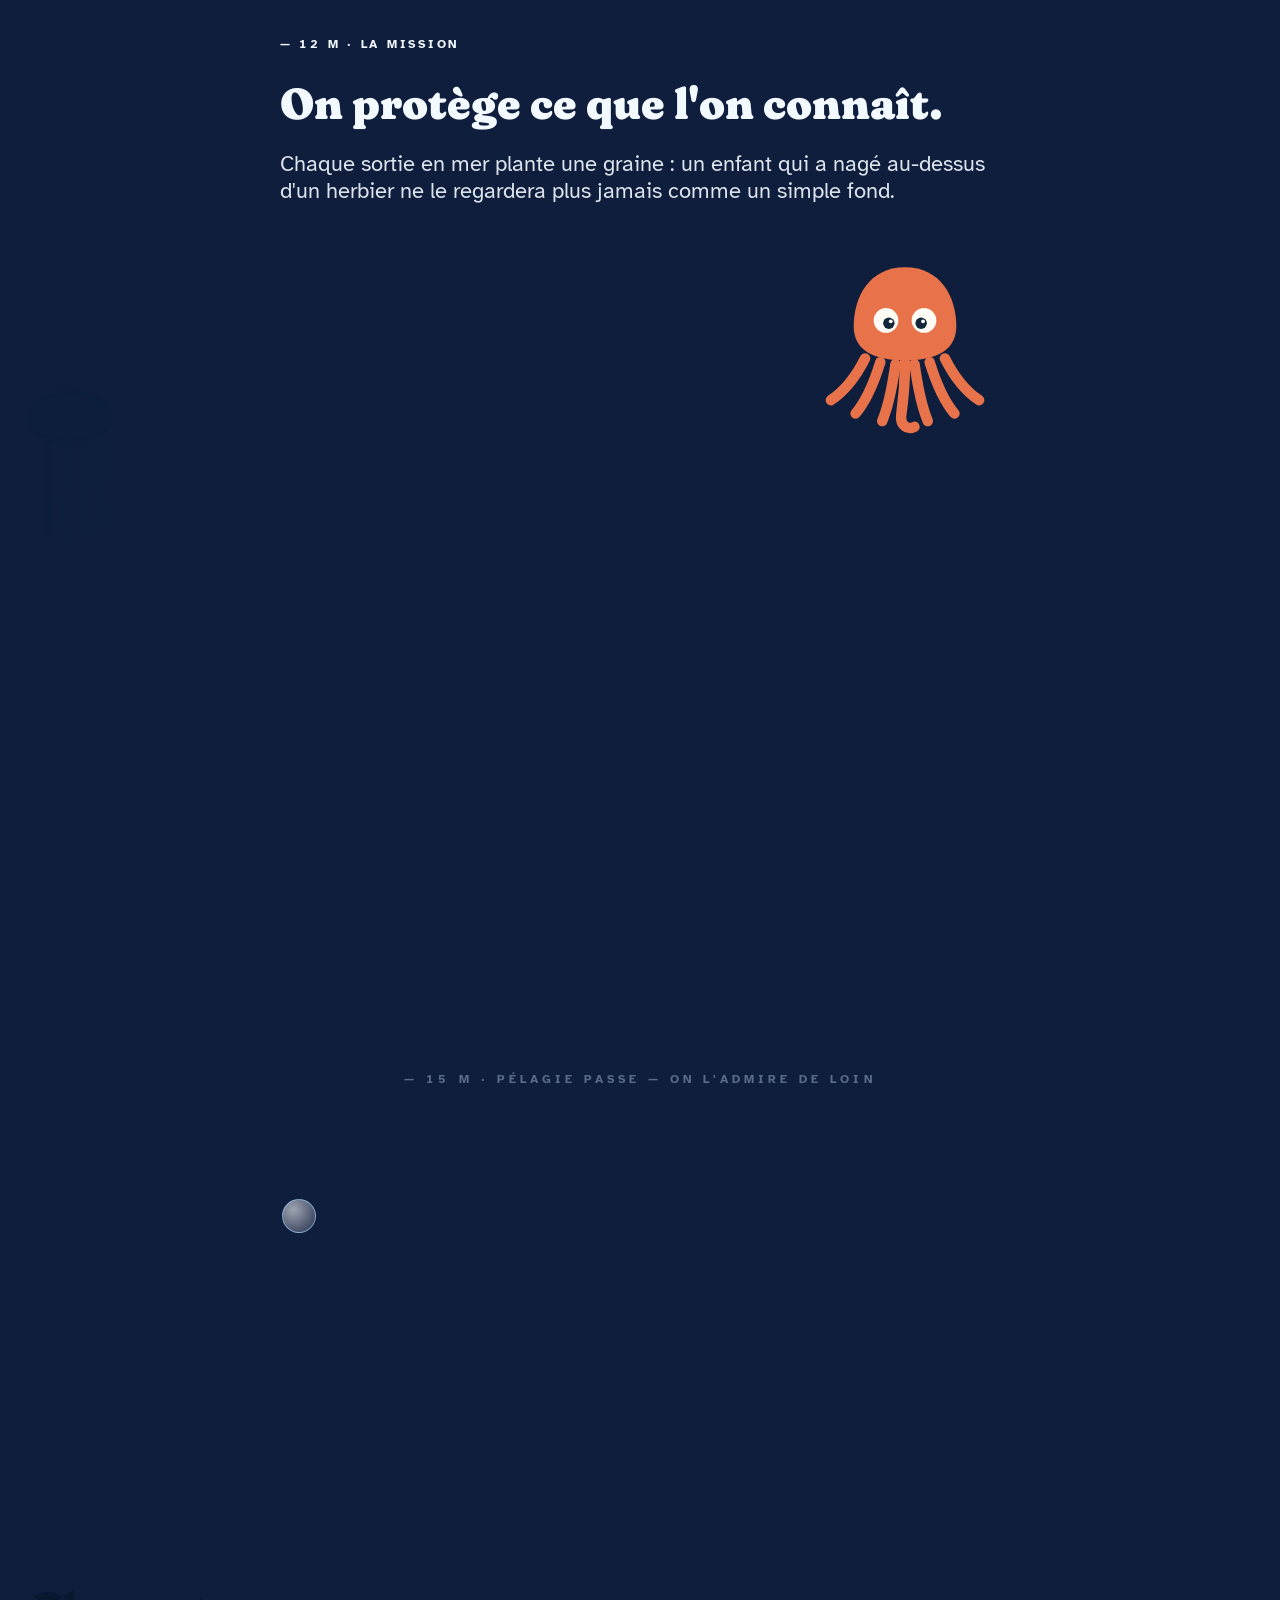
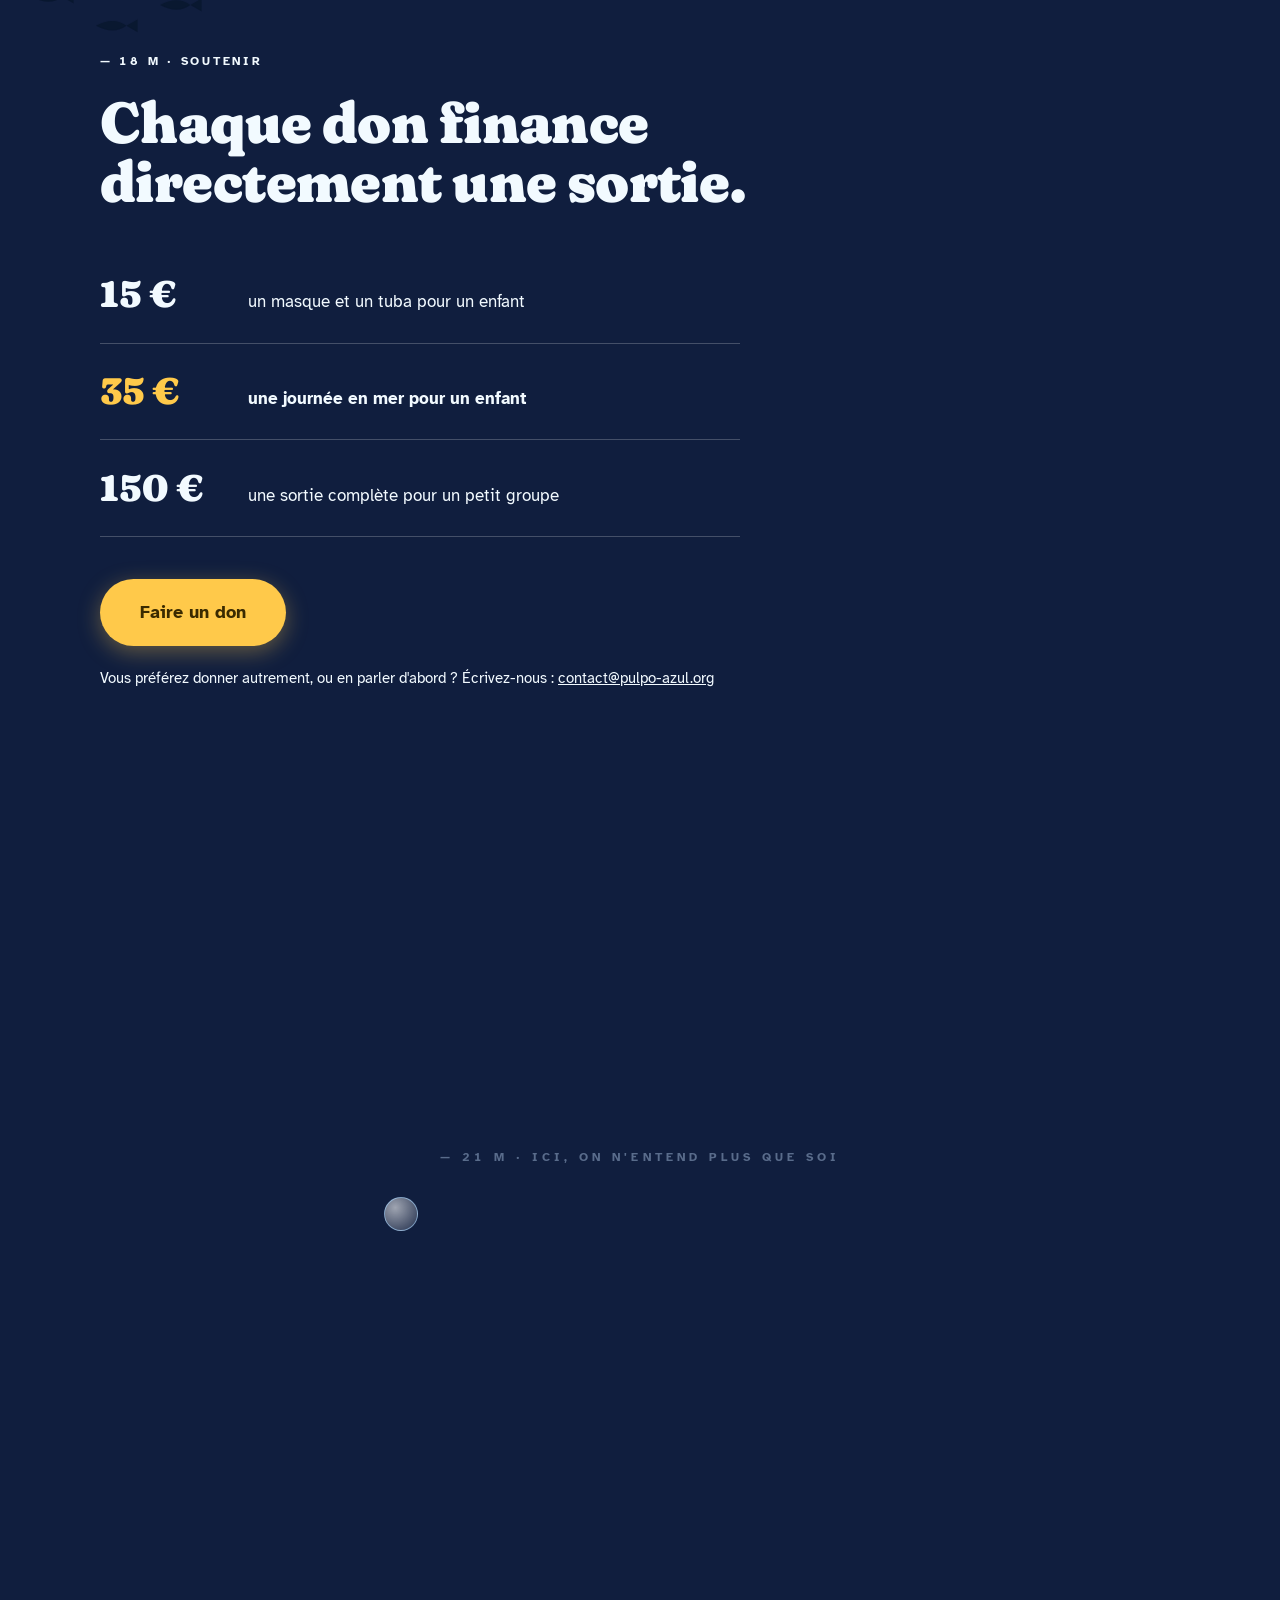
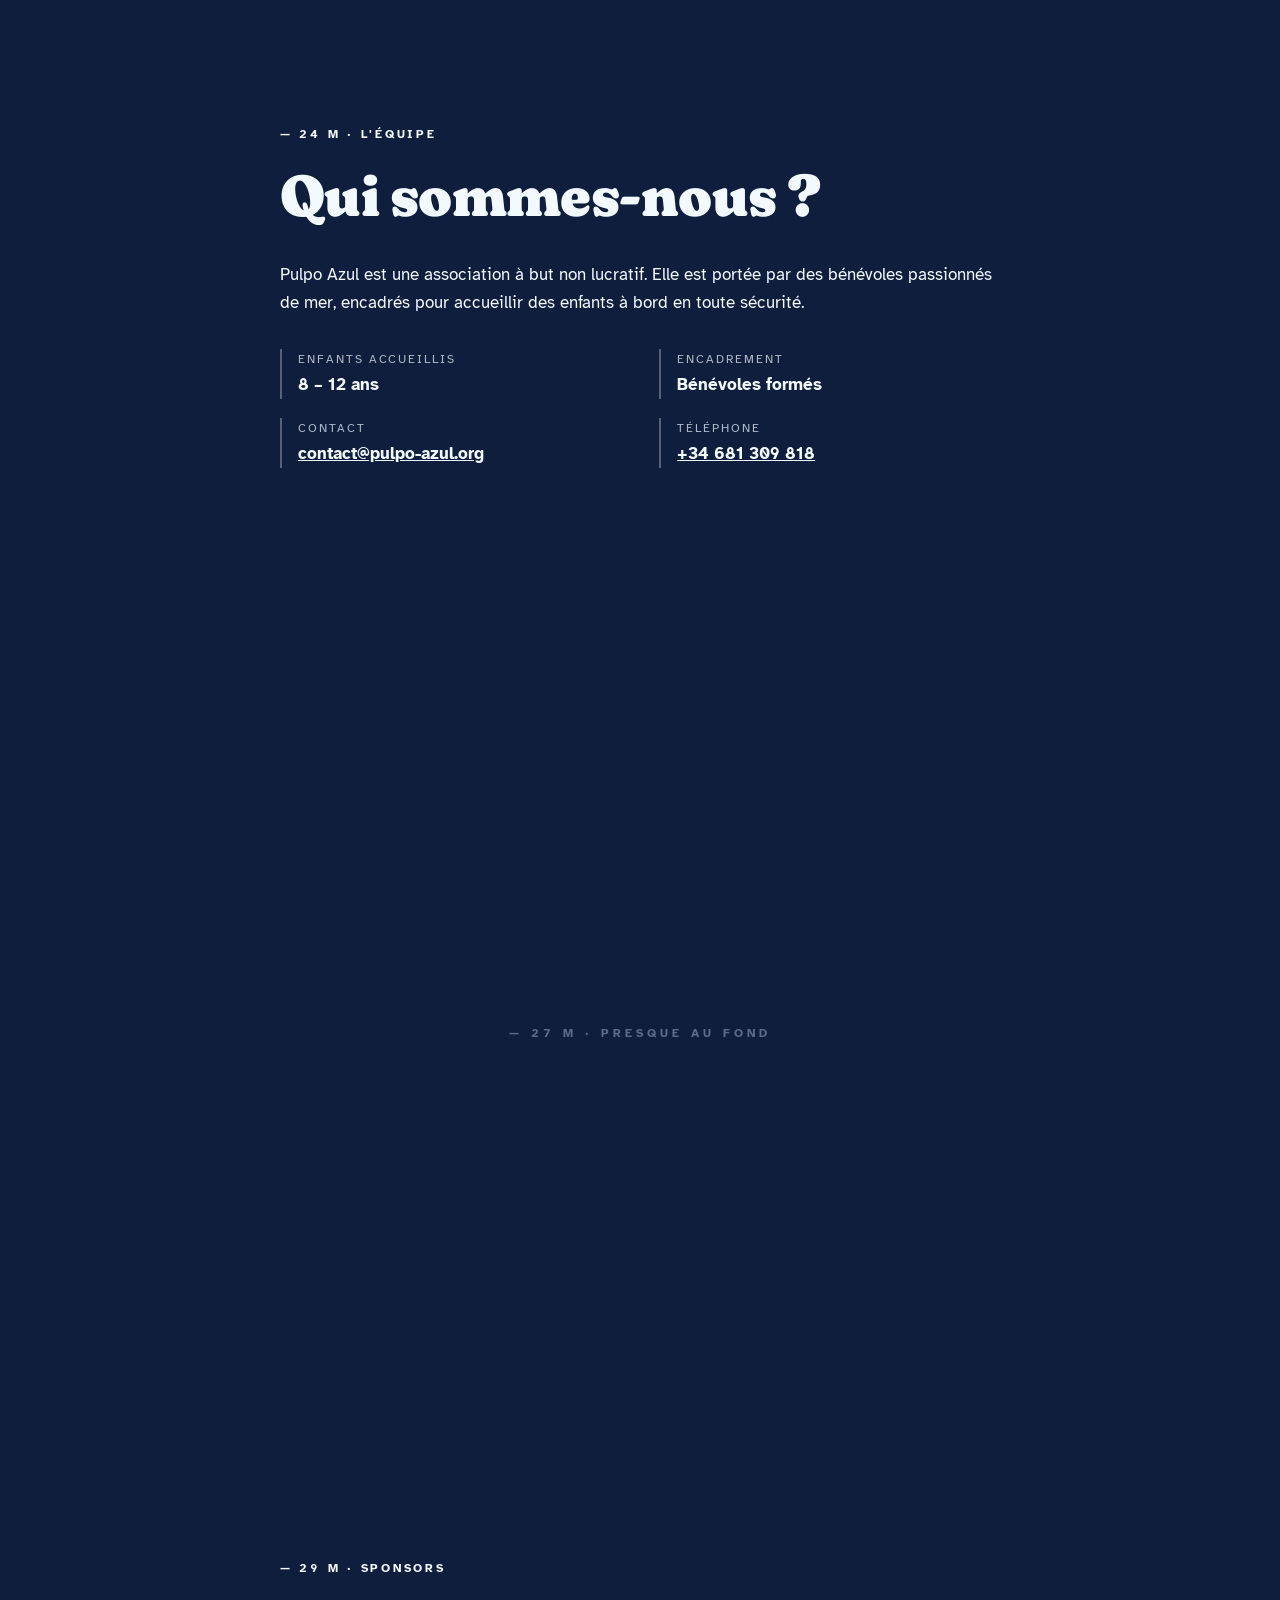
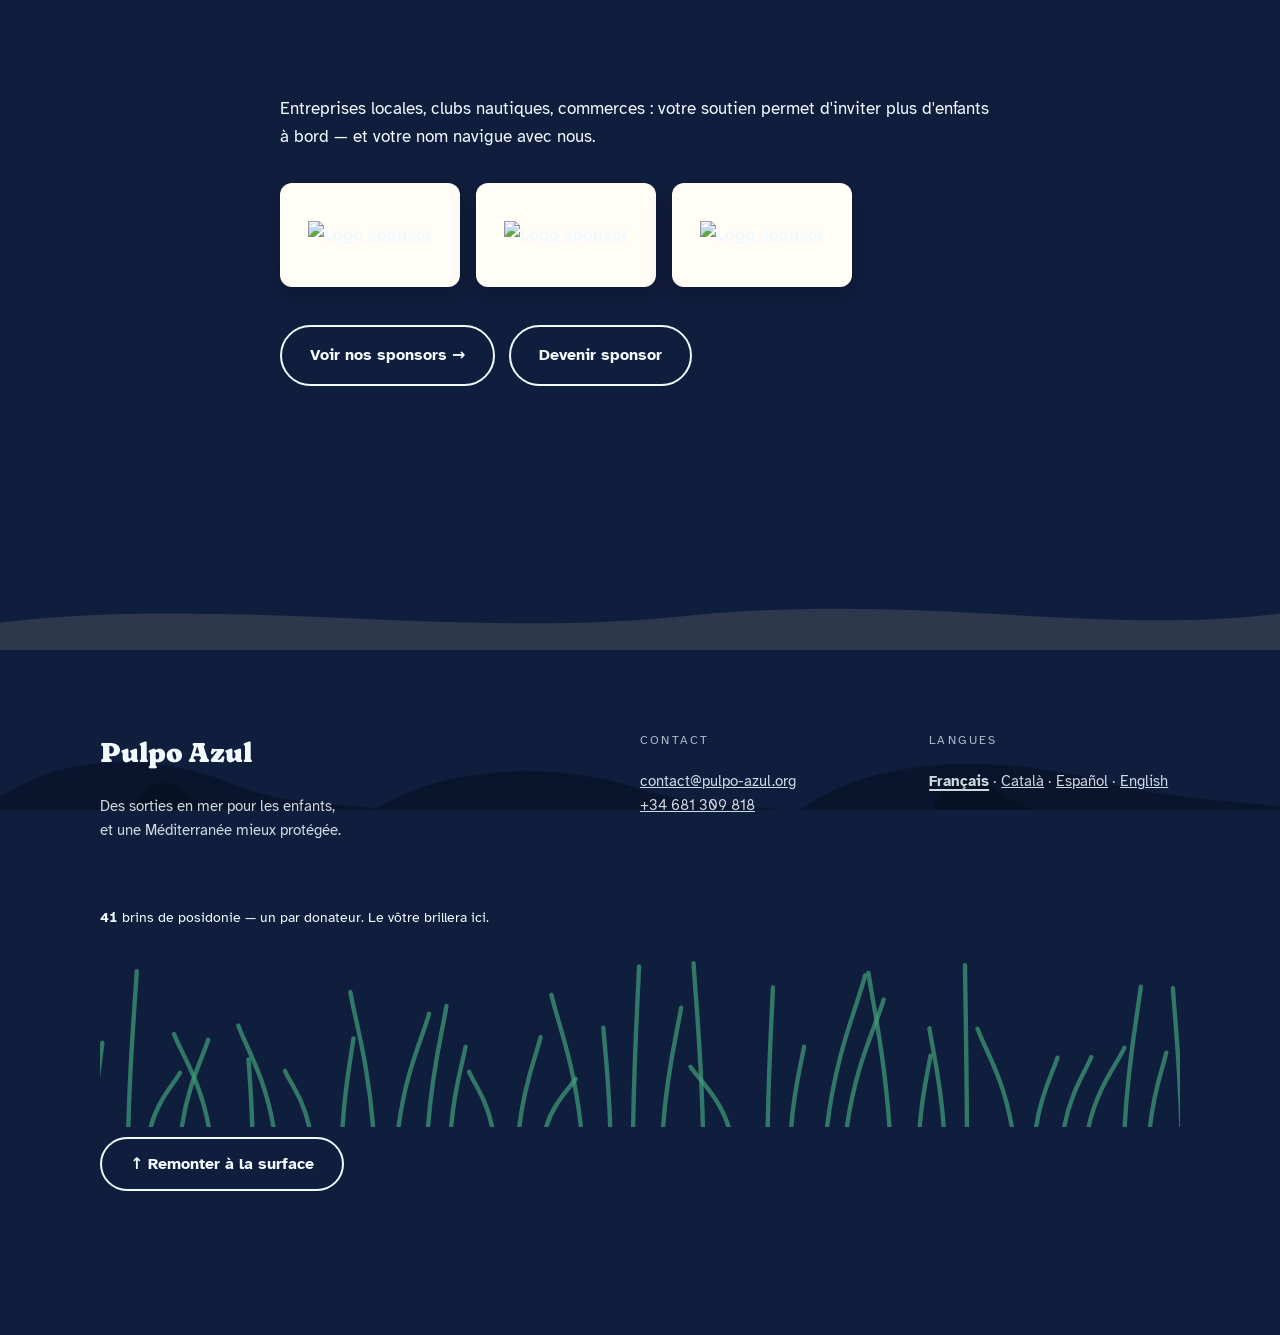
==== commit be051c26: "Add official association details to the footer Refs #3.  Co-Authored-By: Codolie agent <agent@codoli" ====
--- a/index.html
+++ b/index.html
@@ -316,8 +316,8 @@
   </div>
 
   <div class="wrap">
-    <!-- COPY REVIEW mentions légales réelles : forme juridique, n° d'enregistrement, siège -->
     <p class="fine legal">© Pulpo Azul — Association à but non lucratif.</p>
+    <p class="fine legal">Siège&nbsp;: Calle Bisbe Pont, 4 – 07400 Alcúdia · NIF&nbsp;: G19754712 · Registre des associations des Baléares&nbsp;: n°&nbsp;311000011901, Section&nbsp;1</p>
   </div>
 </footer>
 
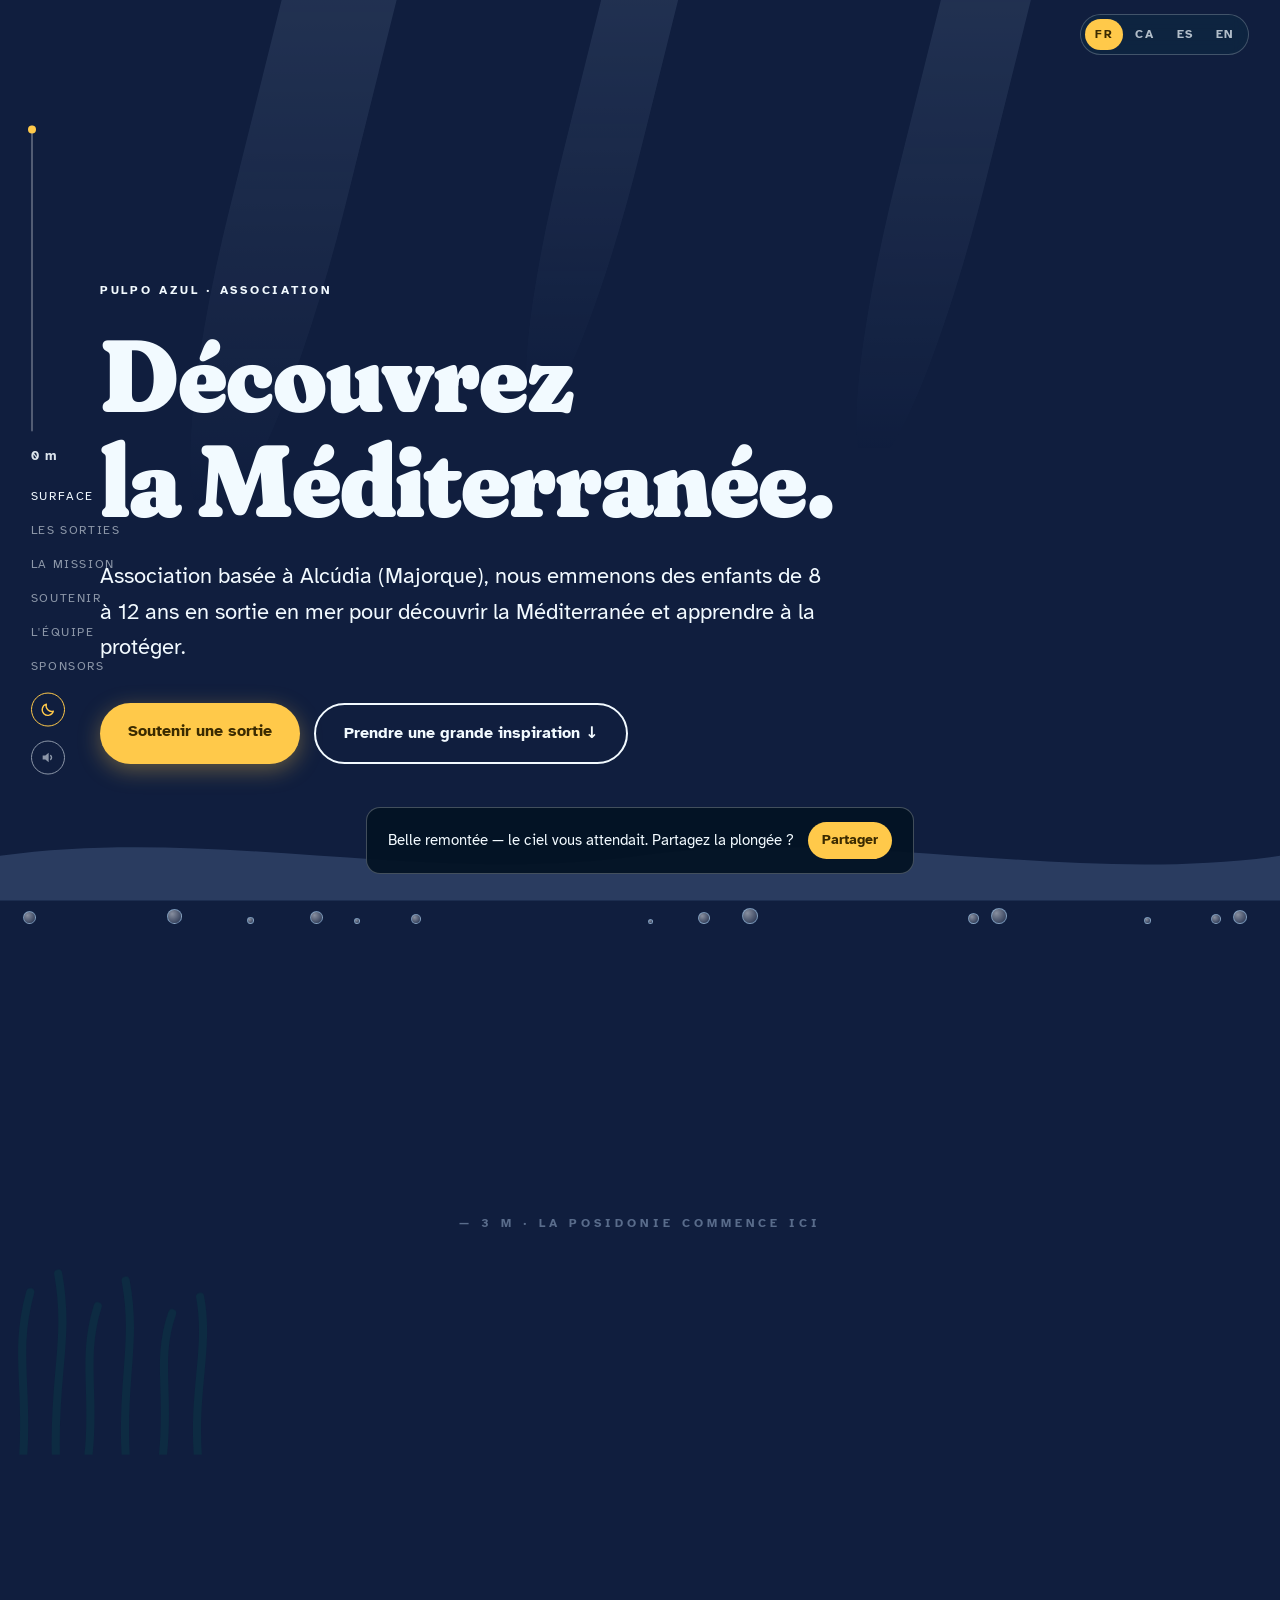
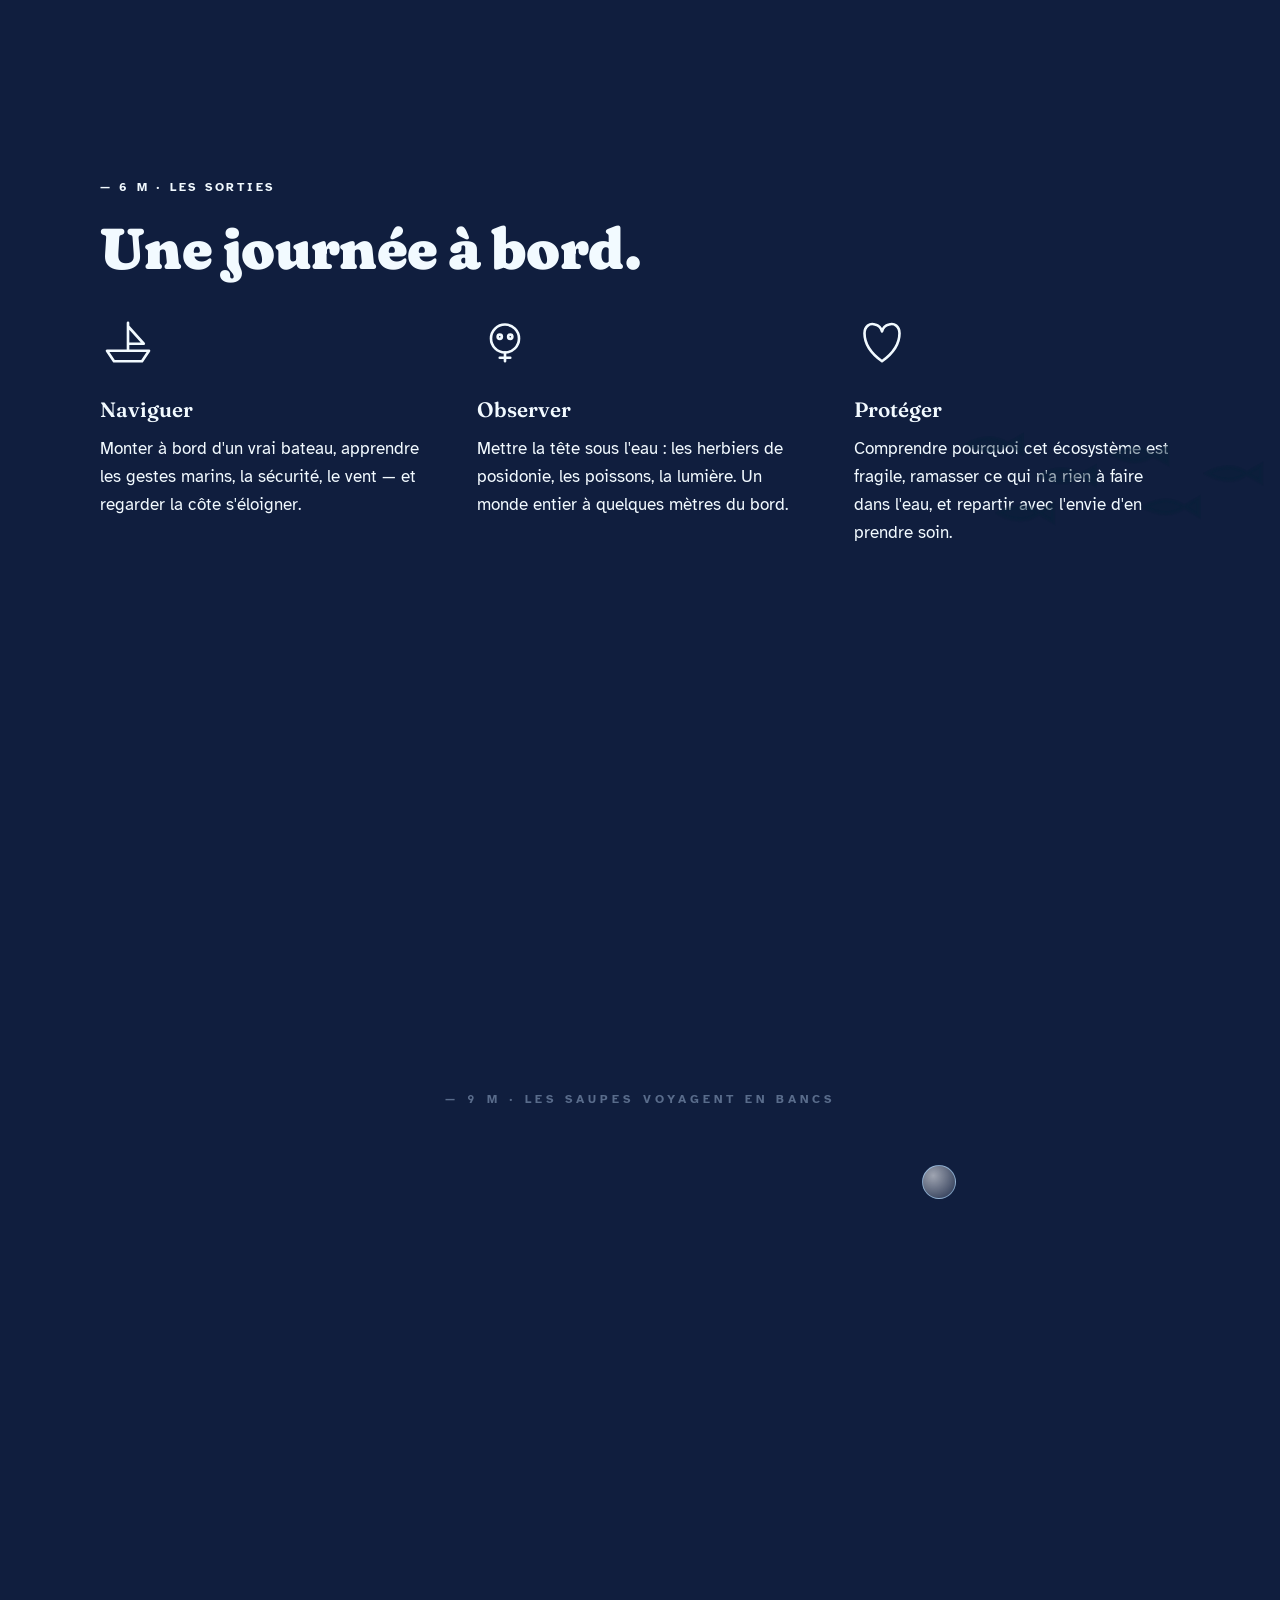
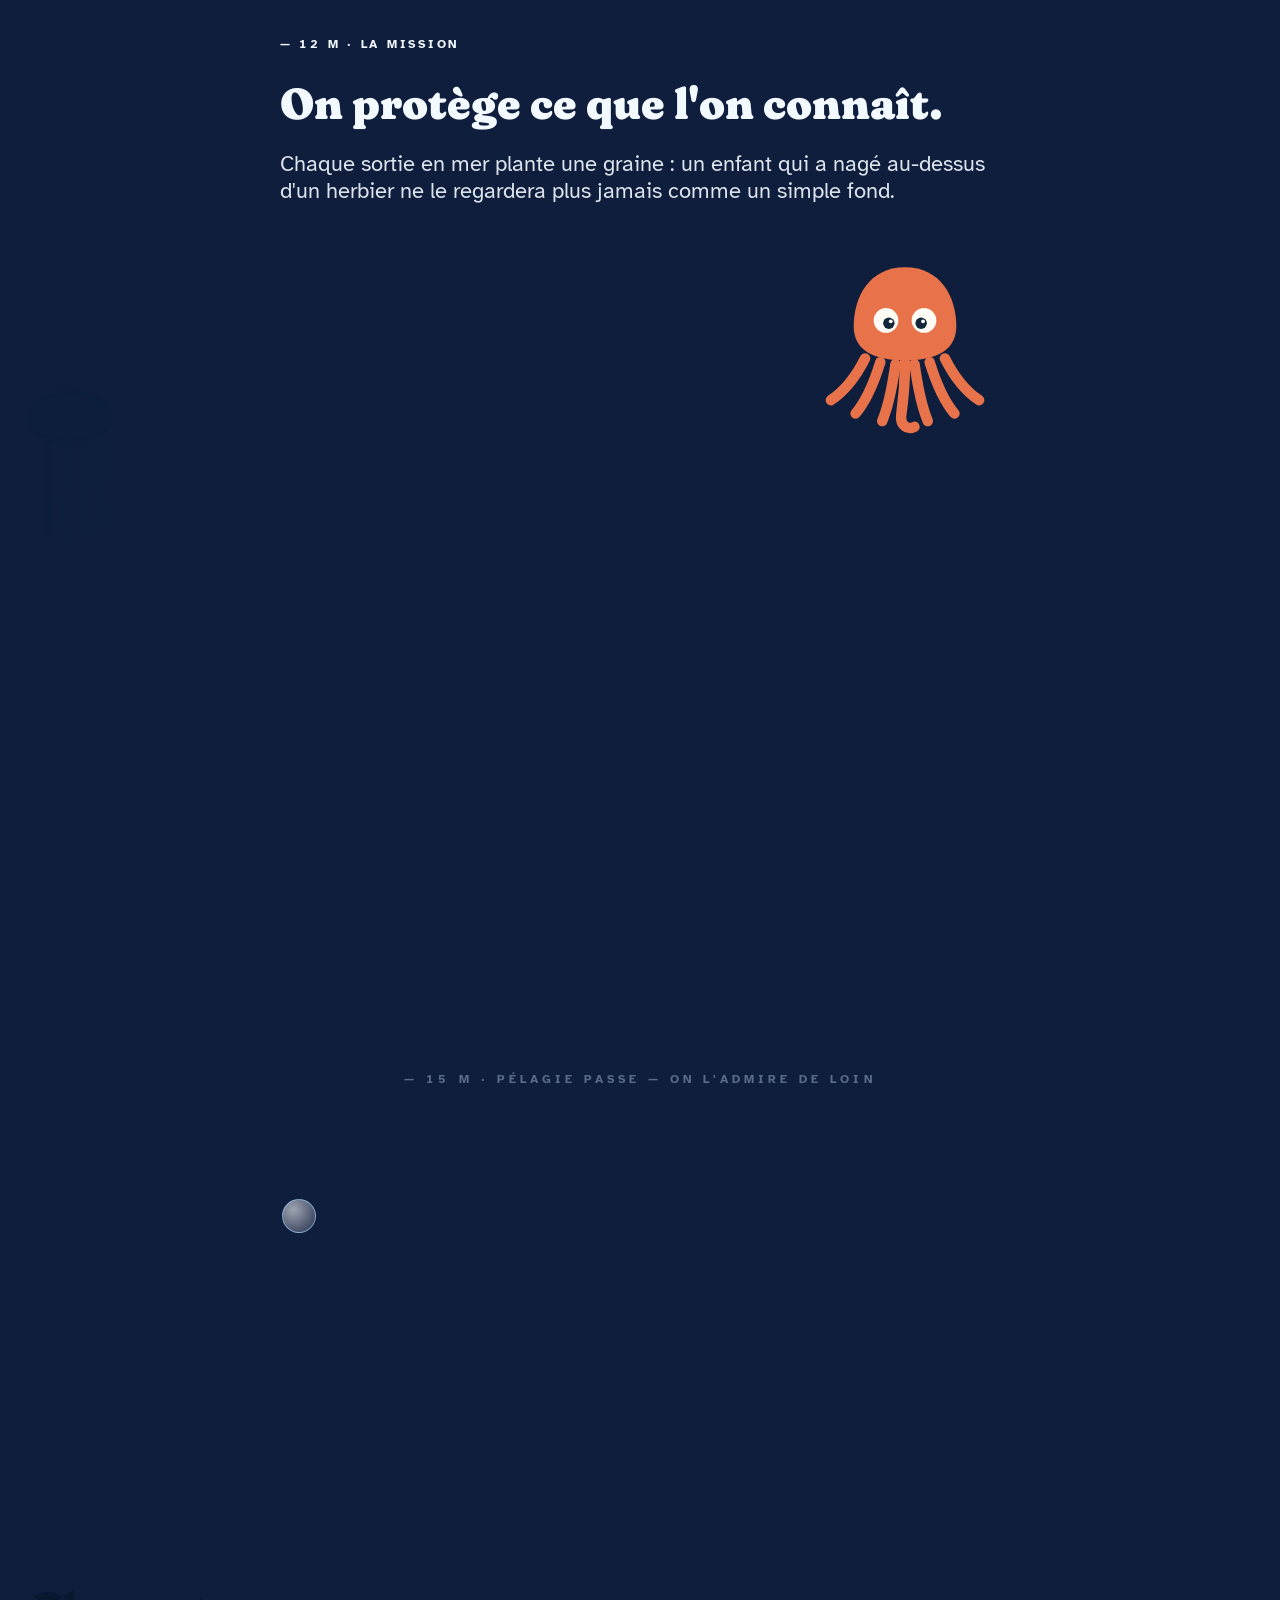
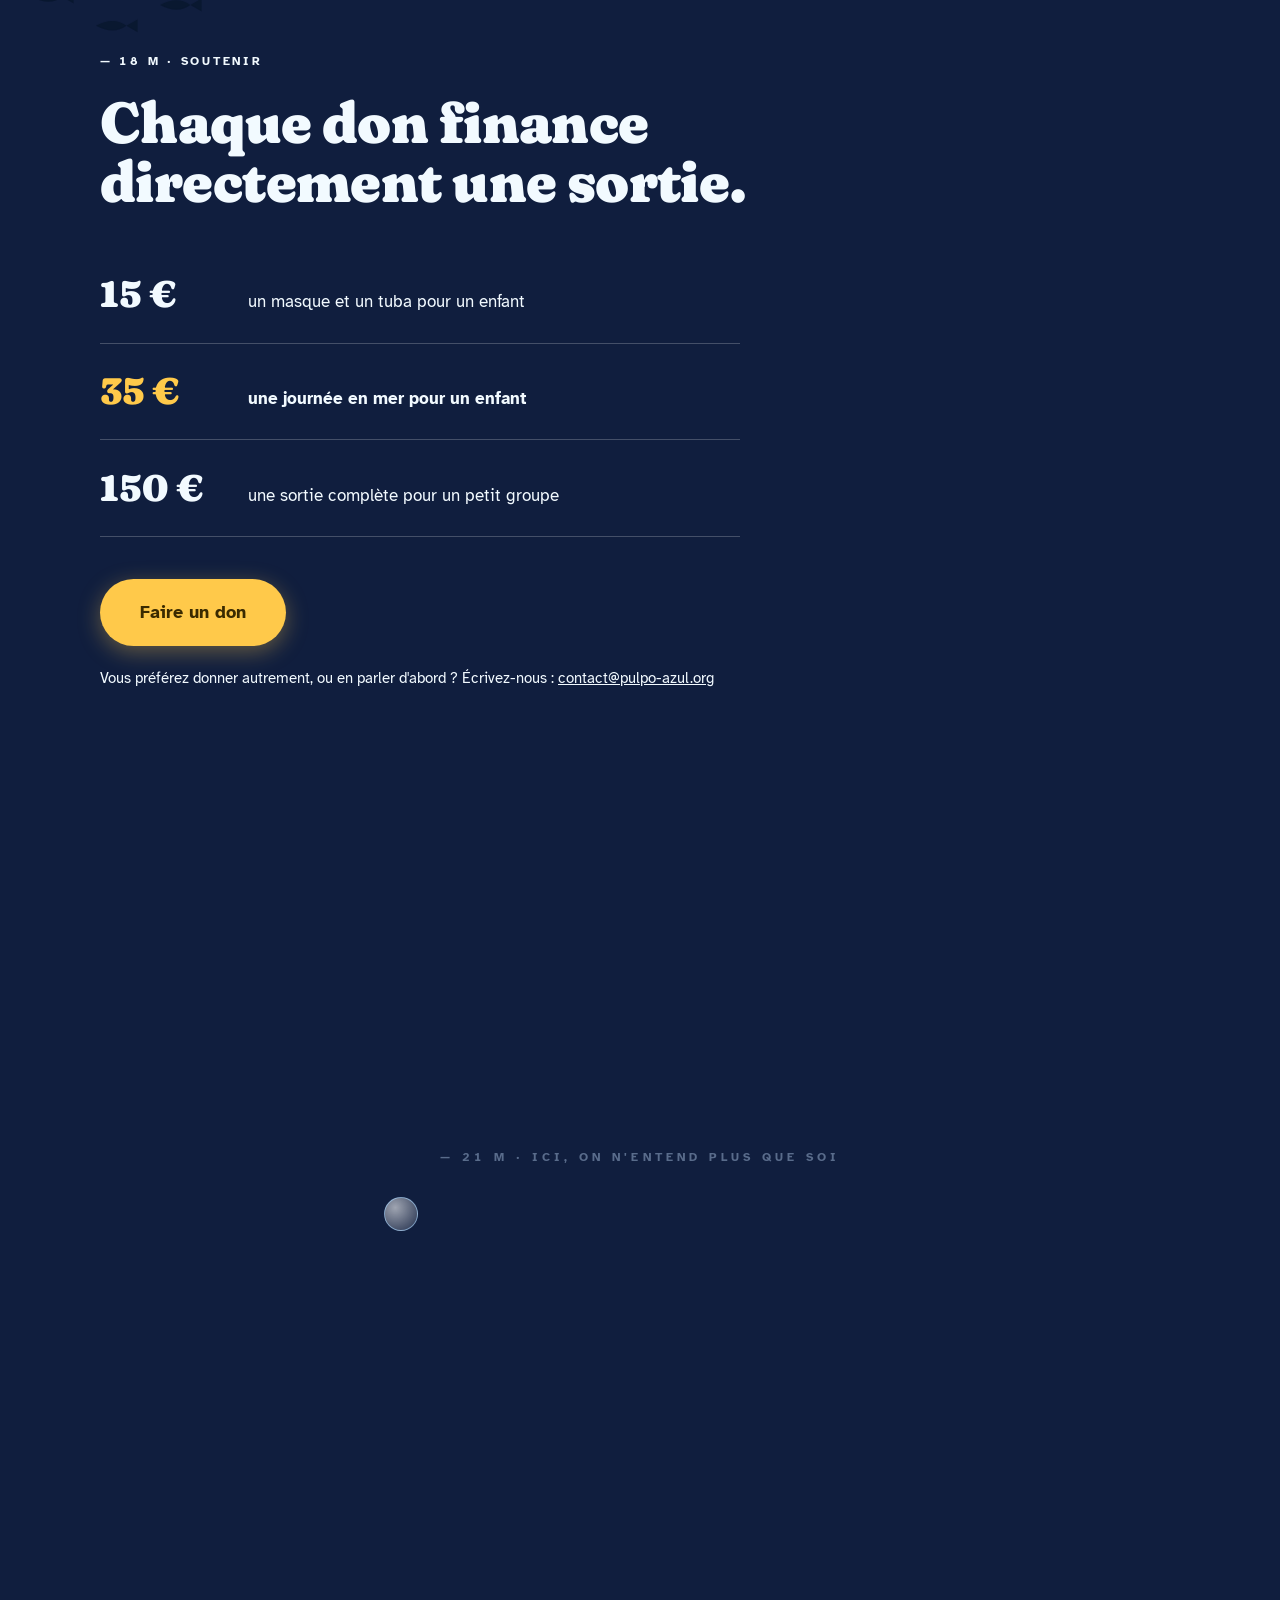
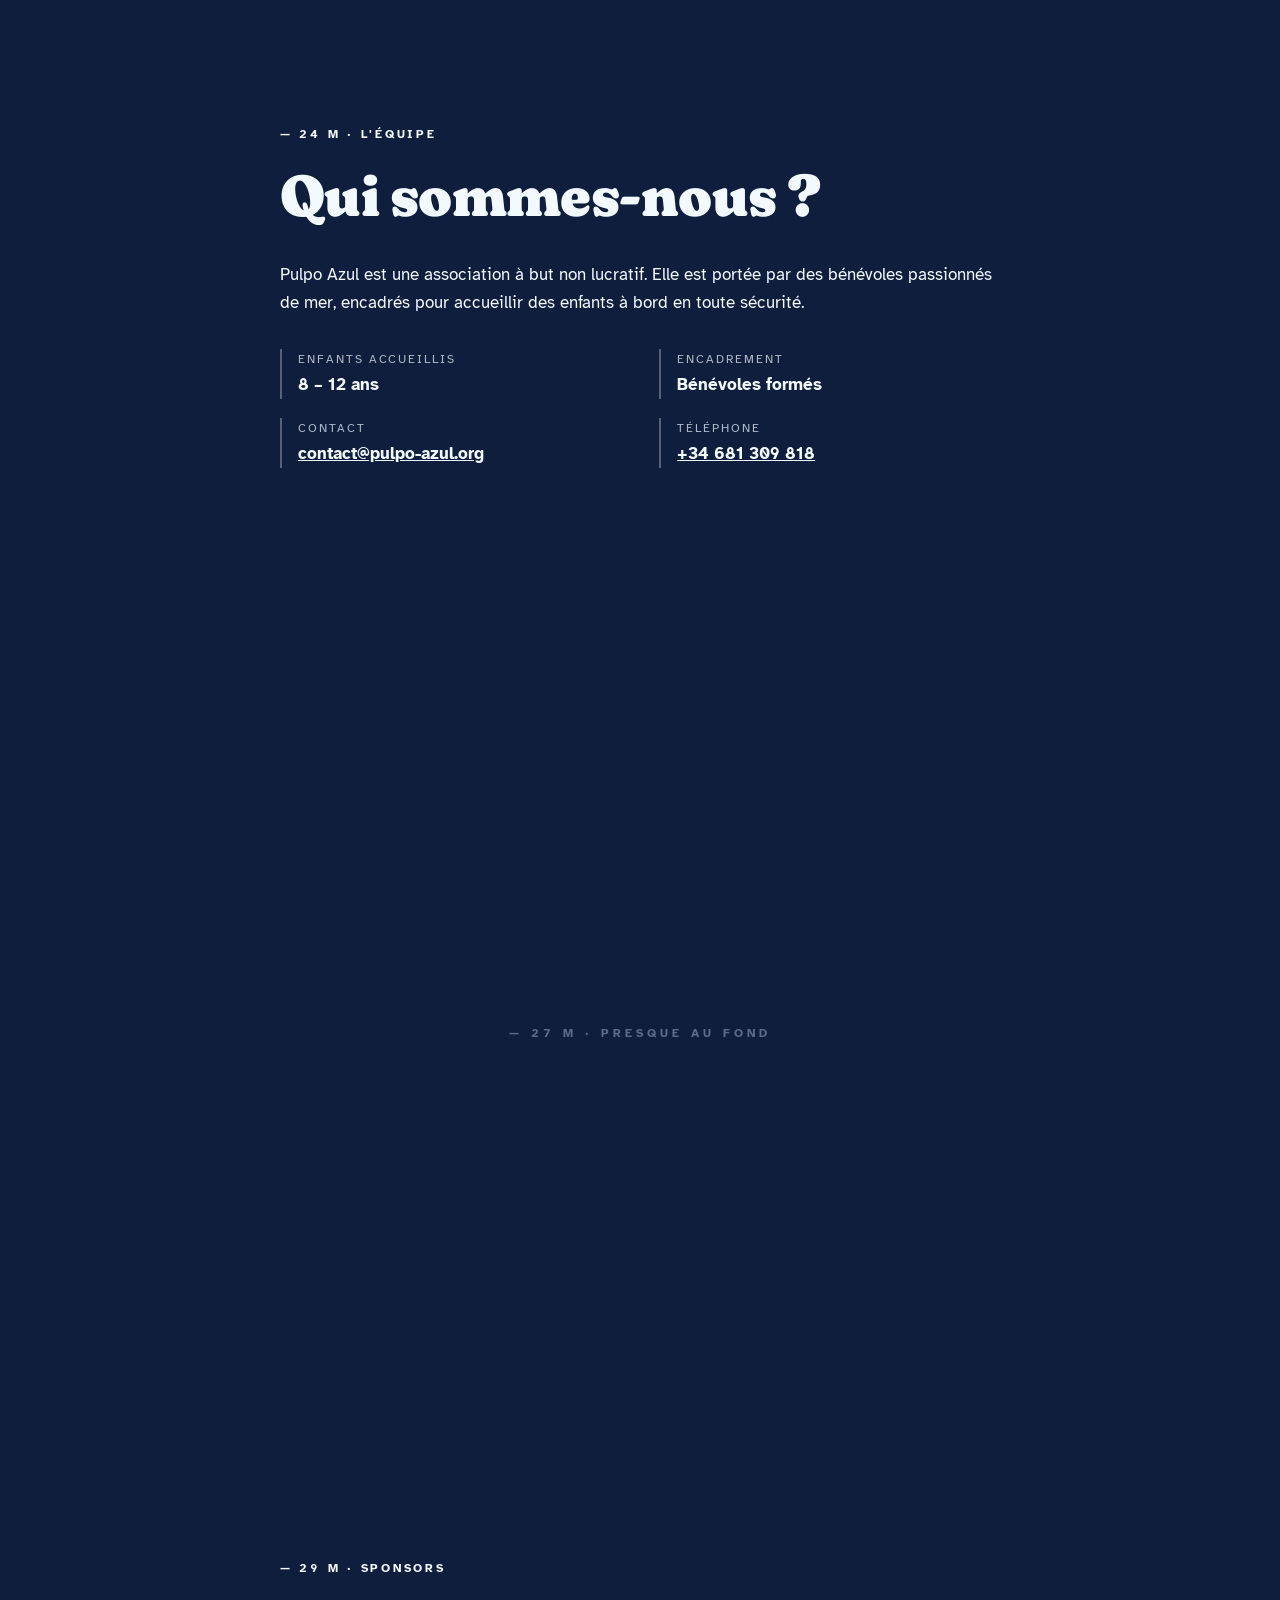
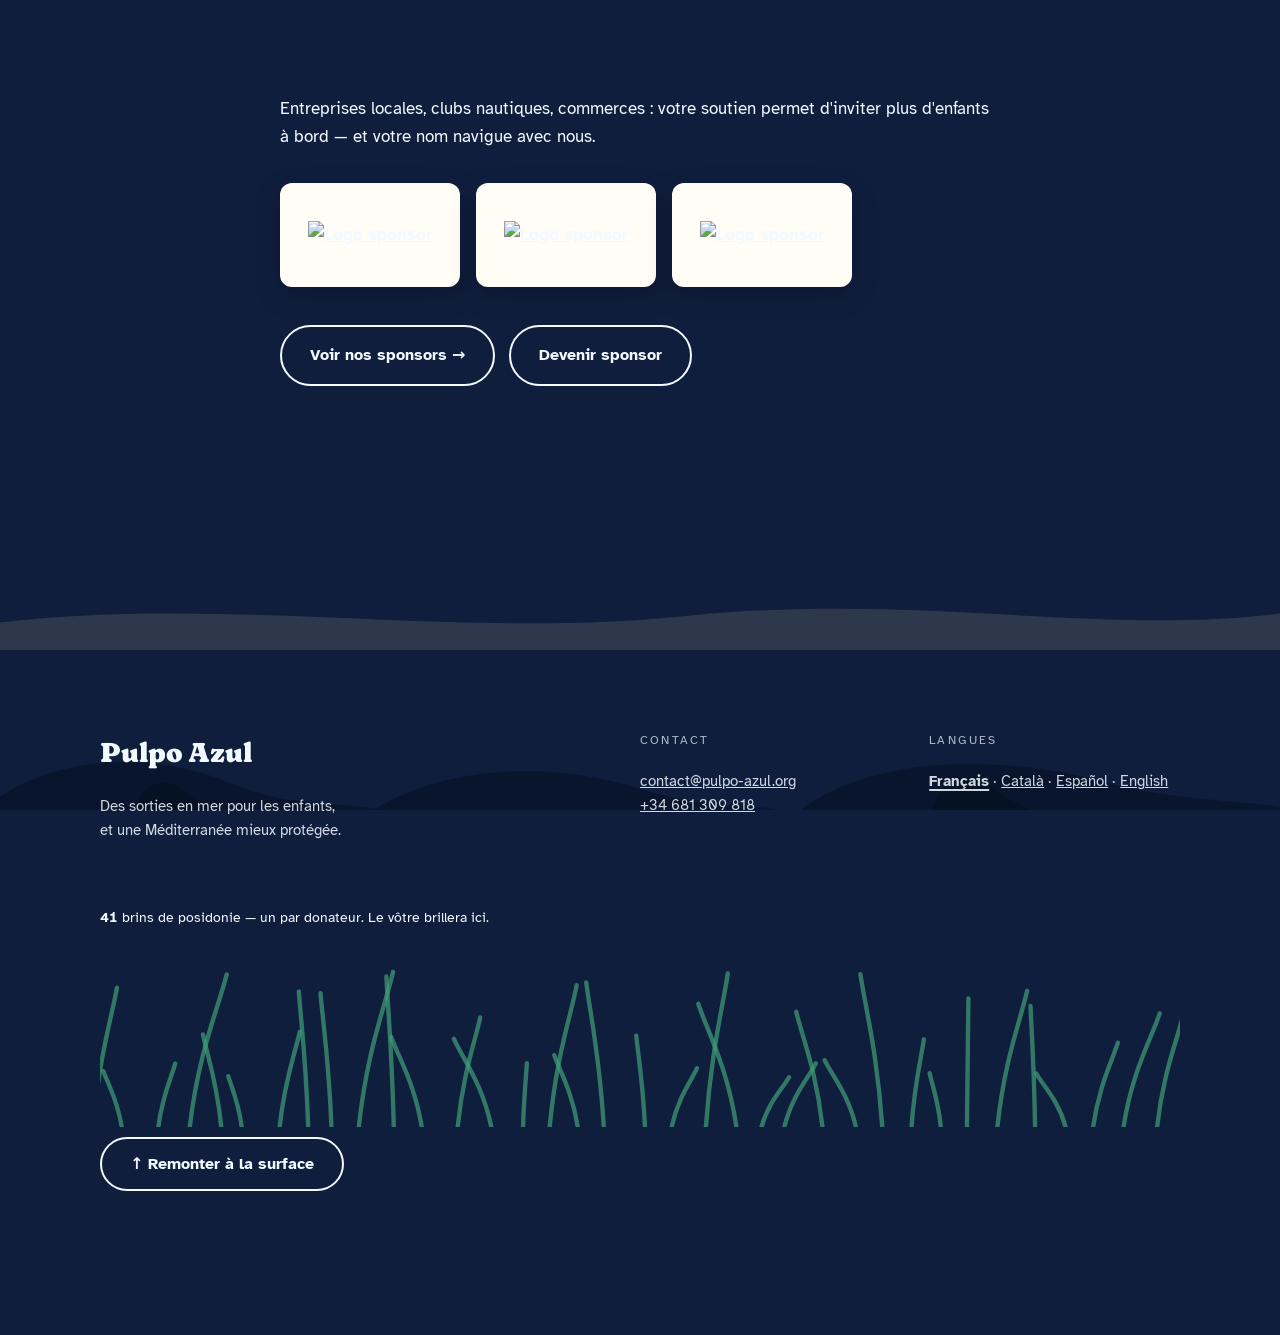
==== commit d34c0588: "Fix canonical/sitemap domain and add Alcúdia to titles and descriptions Point canonical, hreflang, s" ====
--- a/index.html
+++ b/index.html
@@ -3,18 +3,18 @@
 <head>
 <meta charset="UTF-8">
 <meta name="viewport" content="width=device-width, initial-scale=1.0">
-<title>Pulpo Azul — Des sorties en mer pour les enfants</title>
-<meta name="description" content="Pulpo Azul emmène des enfants de 8 à 12 ans en sortie en mer pour découvrir la Méditerranée et apprendre à la protéger. Soutenez une sortie.">
-<link rel="canonical" href="https://pulpo-azul.vercel.app/">
-<link rel="alternate" hreflang="fr" href="https://pulpo-azul.vercel.app/">
-<link rel="alternate" hreflang="ca" href="https://pulpo-azul.vercel.app/ca/">
-<link rel="alternate" hreflang="es" href="https://pulpo-azul.vercel.app/es/">
-<link rel="alternate" hreflang="en" href="https://pulpo-azul.vercel.app/en/">
-<link rel="alternate" hreflang="x-default" href="https://pulpo-azul.vercel.app/">
+<title>Pulpo Azul — Sorties en mer pour enfants à Alcúdia, Majorque</title>
+<meta name="description" content="Pulpo Azul, association basée à Alcúdia (Majorque), emmène des enfants de 8 à 12 ans en sortie en mer pour découvrir la Méditerranée et apprendre à la protéger. Soutenez une sortie.">
+<link rel="canonical" href="https://www.pulpo-azul.org/">
+<link rel="alternate" hreflang="fr" href="https://www.pulpo-azul.org/">
+<link rel="alternate" hreflang="ca" href="https://www.pulpo-azul.org/ca/">
+<link rel="alternate" hreflang="es" href="https://www.pulpo-azul.org/es/">
+<link rel="alternate" hreflang="en" href="https://www.pulpo-azul.org/en/">
+<link rel="alternate" hreflang="x-default" href="https://www.pulpo-azul.org/">
 
 <!-- social sharing -->
 <meta property="og:type" content="website">
-<meta property="og:title" content="Pulpo Azul — Des sorties en mer pour les enfants">
+<meta property="og:title" content="Pulpo Azul — Sorties en mer pour enfants à Alcúdia, Majorque">
 <meta property="og:description" content="Chaque don finance directement une journée en mer pour un enfant. Plongez.">
 <meta name="twitter:card" content="summary_large_image">
 <meta name="theme-color" content="#0E3D66">
@@ -26,9 +26,18 @@
   "@context": "https://schema.org",
   "@type": "NGO",
   "name": "Pulpo Azul",
-  "description": "Pulpo Azul emmène des enfants de 8 à 12 ans en sortie en mer pour découvrir la Méditerranée et apprendre à la protéger.",
+  "description": "Pulpo Azul, association basée à Alcúdia (Majorque), emmène des enfants de 8 à 12 ans en sortie en mer pour découvrir la Méditerranée et apprendre à la protéger.",
   "email": "contact@pulpo-azul.org",
   "telephone": "+34 681 309 818",
+  "url": "https://www.pulpo-azul.org/",
+  "address": {
+    "@type": "PostalAddress",
+    "streetAddress": "Calle Bisbe Pont, 4",
+    "postalCode": "07400",
+    "addressLocality": "Alcúdia",
+    "addressRegion": "Illes Balears",
+    "addressCountry": "ES"
+  },
   "nonprofitStatus": "NonprofitType"
 }
 </script>
@@ -85,7 +94,7 @@
     <div class="wrap">
       <p class="eyebrow">Pulpo Azul · Association</p>
       <h1>Découvrez<br>la Méditerranée.</h1>
-      <p class="lede">Nous emmenons des enfants de 8 à 12&nbsp;ans en sortie en mer pour découvrir la Méditerranée et apprendre à la protéger.</p>
+      <p class="lede">Association basée à Alcúdia (Majorque), nous emmenons des enfants de 8 à 12&nbsp;ans en sortie en mer pour découvrir la Méditerranée et apprendre à la protéger.</p>
       <div class="actions">
         <a class="btn btn-sun" href="#soutenir">Soutenir une sortie</a>
         <a class="btn btn-ghost" id="breath-btn" href="#sorties">Prendre une grande inspiration&nbsp;↓</a>
